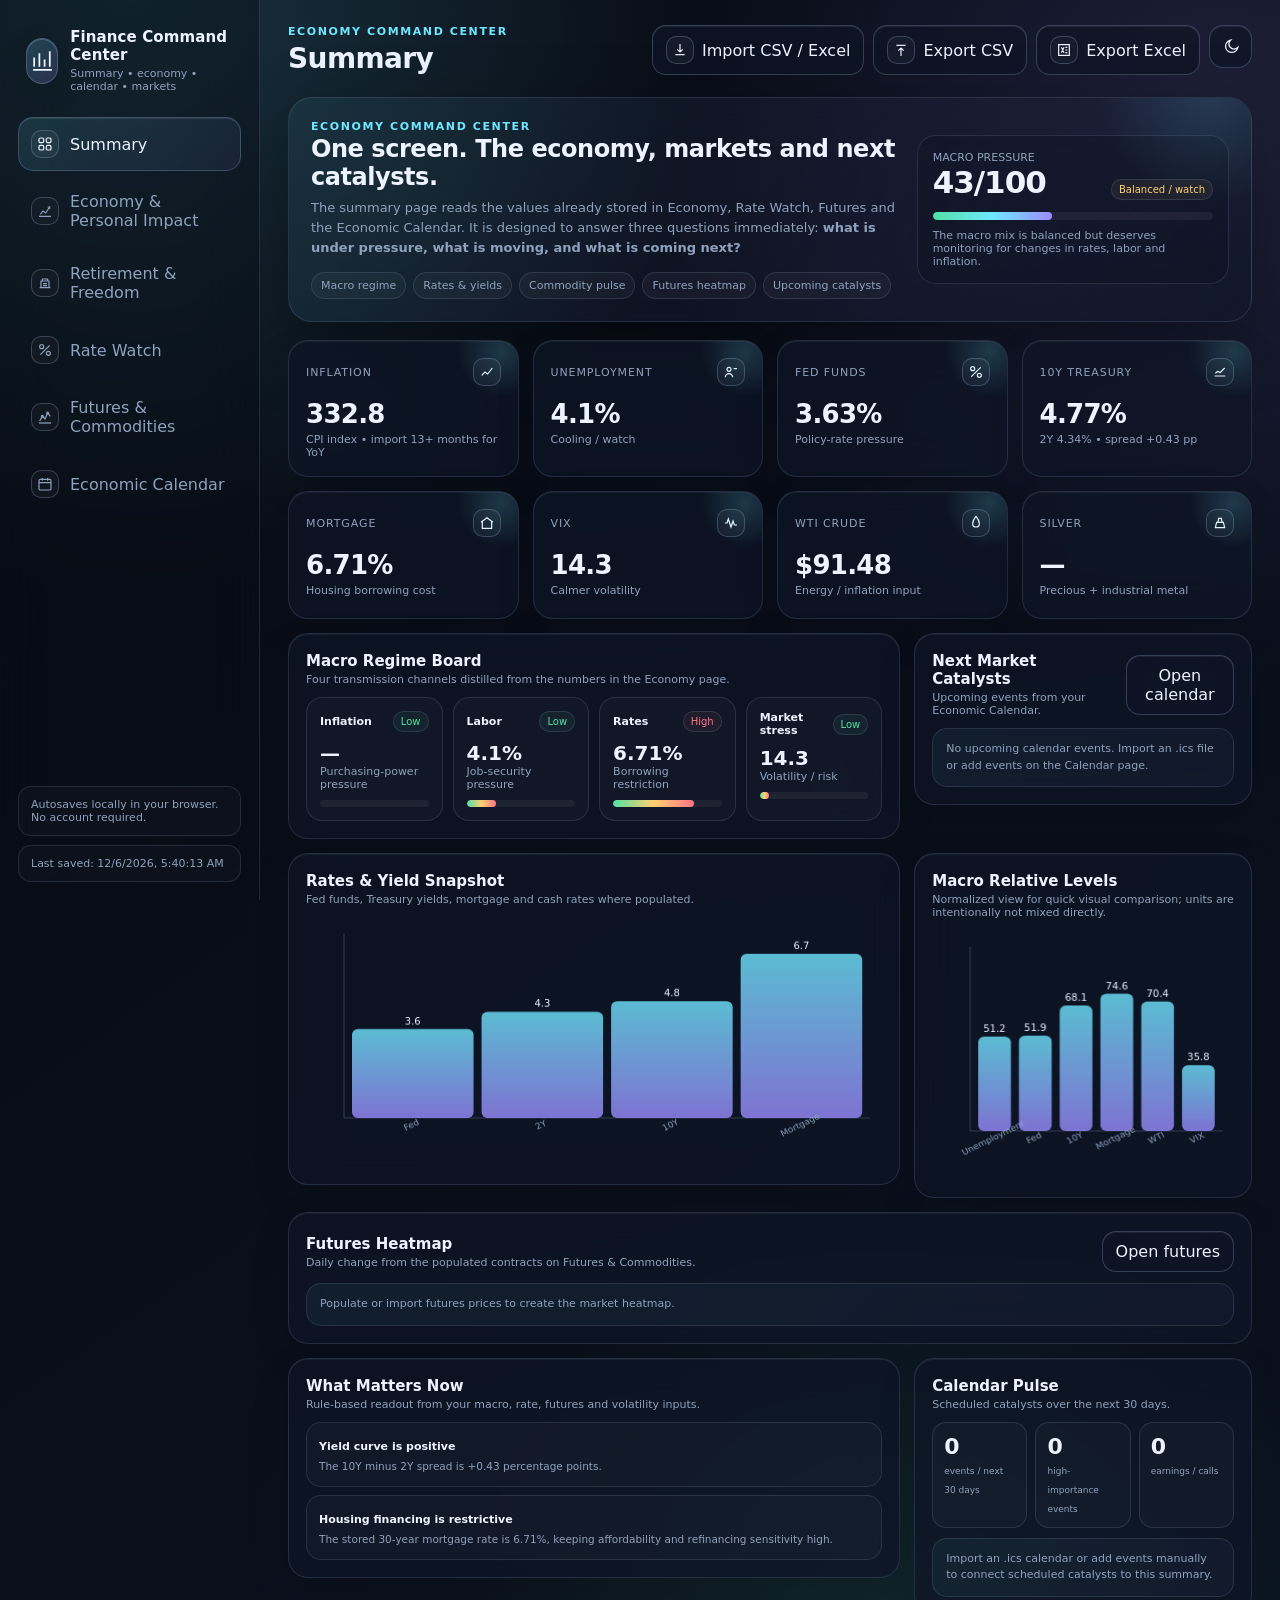
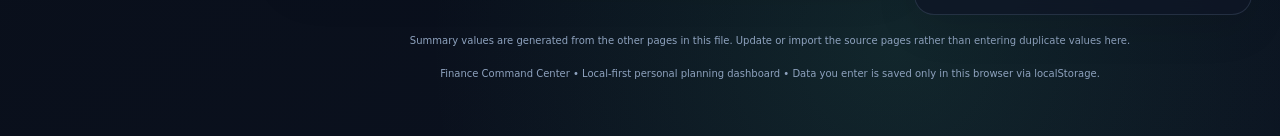
==== index.html @ bc437858 "Add files via upload" ====
<!DOCTYPE html>
<html lang="en" data-theme="dark">
<head>
<meta charset="UTF-8" />
<meta name="viewport" content="width=device-width, initial-scale=1.0" />
<title>Finance Command Center</title>
<style>
:root{
  --bg:#070b14;--bg2:#0b1220;--panel:rgba(14,22,38,.72);--panel2:rgba(18,29,49,.78);
  --text:#edf4ff;--muted:#8ea2be;--line:rgba(154,180,215,.16);--line2:rgba(154,180,215,.28);
  --accent:#6fe7ff;--accent2:#9b8cff;--good:#52e1a4;--warn:#ffd06f;--bad:#ff7485;--info:#6fb3ff;
  --shadow:0 24px 70px rgba(0,0,0,.35);--input:rgba(6,12,23,.55);--chip:rgba(111,231,255,.08);
  --orb1:rgba(111,231,255,.18);--orb2:rgba(155,140,255,.15);--orb3:rgba(82,225,164,.10);
}
html[data-theme="light"]{
  --bg:#eef4fb;--bg2:#f8fbff;--panel:rgba(255,255,255,.76);--panel2:rgba(255,255,255,.90);
  --text:#132238;--muted:#61738a;--line:rgba(33,71,112,.12);--line2:rgba(33,71,112,.23);
  --accent:#008dad;--accent2:#6d55d8;--good:#0d9d69;--warn:#b47a00;--bad:#d34255;--info:#246fc2;
  --shadow:0 24px 60px rgba(49,80,112,.15);--input:rgba(247,251,255,.86);--chip:rgba(0,141,173,.07);
  --orb1:rgba(0,141,173,.10);--orb2:rgba(109,85,216,.10);--orb3:rgba(13,157,105,.07);
}
*{box-sizing:border-box}html{scroll-behavior:smooth}body{margin:0;min-height:100vh;font-family:Inter,ui-sans-serif,system-ui,-apple-system,BlinkMacSystemFont,"Segoe UI",sans-serif;background:
 radial-gradient(circle at 10% 0%,var(--orb1),transparent 28%),radial-gradient(circle at 95% 8%,var(--orb2),transparent 27%),radial-gradient(circle at 70% 95%,var(--orb3),transparent 25%),linear-gradient(145deg,var(--bg),var(--bg2));color:var(--text);transition:.25s background,.25s color}
button,input,select{font:inherit}.app{display:grid;grid-template-columns:260px minmax(0,1fr);min-height:100vh}.sidebar{position:sticky;top:0;height:100vh;border-right:1px solid var(--line);background:rgba(8,13,23,.42);backdrop-filter:blur(26px);padding:24px 18px;z-index:20}.brand{display:flex;gap:12px;align-items:center;padding:4px 8px 24px}.brandmark{width:46px;height:46px;border:1px solid var(--line2);border-radius:16px;background:linear-gradient(135deg,rgba(111,231,255,.19),rgba(155,140,255,.18));box-shadow:inset 0 1px rgba(255,255,255,.18),0 10px 30px rgba(0,0,0,.15);display:grid;place-items:center}.brandmark svg{width:25px;height:25px}.brand h1{font-size:15px;margin:0;letter-spacing:.1px}.brand small{display:block;color:var(--muted);font-size:11px;margin-top:3px}.nav{display:flex;flex-direction:column;gap:8px}.nav-btn{width:100%;border:1px solid transparent;background:transparent;color:var(--muted);padding:12px 12px;border-radius:15px;display:flex;gap:11px;align-items:center;cursor:pointer;text-align:left;transition:.18s}.nav-btn:hover{background:var(--chip);color:var(--text);border-color:var(--line)}.nav-btn.active{color:var(--text);border-color:var(--line2);background:linear-gradient(135deg,rgba(111,231,255,.12),rgba(155,140,255,.08));box-shadow:inset 0 1px rgba(255,255,255,.09)}.nav-btn .ico,.icon-btn .ico,.btn .ico,.kpi-icon{width:28px;height:28px;border-radius:10px;border:1px solid var(--line2);display:grid;place-items:center;background:rgba(255,255,255,.035);backdrop-filter:blur(8px);flex:0 0 auto}.ico svg,.kpi-icon svg{width:16px;height:16px}.side-foot{position:absolute;left:18px;right:18px;bottom:18px;display:grid;gap:9px}.mini{font-size:11px;color:var(--muted);padding:11px 12px;border:1px solid var(--line);border-radius:13px;background:rgba(255,255,255,.025)}.main{min-width:0;padding:25px 28px 55px}.topbar{display:flex;justify-content:space-between;gap:16px;align-items:center;margin-bottom:22px}.eyebrow{font-size:11px;letter-spacing:1.6px;text-transform:uppercase;color:var(--accent);font-weight:700}.topbar h2{margin:4px 0 0;font-size:28px;letter-spacing:-.6px}.top-actions{display:flex;gap:9px;flex-wrap:wrap;justify-content:flex-end}.icon-btn,.btn{border:1px solid var(--line2);background:var(--panel);backdrop-filter:blur(18px);color:var(--text);border-radius:14px;cursor:pointer;display:inline-flex;align-items:center;gap:8px;box-shadow:inset 0 1px rgba(255,255,255,.07);transition:.18s}.icon-btn{width:43px;height:43px;justify-content:center}.btn{padding:10px 13px}.btn:hover,.icon-btn:hover{transform:translateY(-1px);border-color:rgba(111,231,255,.42)}.btn.primary{background:linear-gradient(135deg,rgba(111,231,255,.17),rgba(155,140,255,.15));border-color:rgba(111,231,255,.30)}.btn.danger{color:var(--bad)}.page{display:none;animation:fade .22s ease}.page.active{display:block}@keyframes fade{from{opacity:.3;transform:translateY(4px)}to{opacity:1;transform:none}}
.hero{border:1px solid var(--line);background:linear-gradient(135deg,rgba(111,231,255,.07),rgba(155,140,255,.05),var(--panel));backdrop-filter:blur(26px);border-radius:24px;padding:22px;box-shadow:var(--shadow);margin-bottom:18px;position:relative;overflow:hidden}.hero:after{content:"";position:absolute;width:240px;height:240px;border-radius:50%;right:-80px;top:-130px;background:radial-gradient(circle,rgba(111,231,255,.15),transparent 68%);pointer-events:none}.hero-grid{display:grid;grid-template-columns:minmax(0,1.5fr) minmax(260px,.8fr);gap:20px;align-items:center}.hero h3{margin:2px 0 7px;font-size:24px;letter-spacing:-.45px}.hero p{color:var(--muted);margin:0;max-width:830px;line-height:1.55;font-size:13px}.hero-badges{display:flex;gap:7px;flex-wrap:wrap;margin-top:14px}.badge{border:1px solid var(--line);background:rgba(255,255,255,.035);border-radius:999px;padding:6px 9px;color:var(--muted);font-size:11px}.hero-score{border:1px solid var(--line);border-radius:19px;padding:15px;background:rgba(3,8,17,.18)}.score-row{display:flex;justify-content:space-between;gap:12px;align-items:end}.score-big{font-size:31px;font-weight:800;letter-spacing:-1px}.muted{color:var(--muted)}.tiny{font-size:11px}.progress{height:8px;background:rgba(255,255,255,.055);border-radius:99px;overflow:hidden;margin-top:12px}.progress>span{display:block;height:100%;border-radius:99px;background:linear-gradient(90deg,var(--good),var(--accent),var(--accent2));width:50%;transition:.25s width}
.grid{display:grid;gap:14px}.kpi-grid{grid-template-columns:repeat(4,minmax(0,1fr));margin-bottom:14px}.card{border:1px solid var(--line);background:var(--panel);backdrop-filter:blur(22px);border-radius:20px;box-shadow:inset 0 1px rgba(255,255,255,.06),0 14px 40px rgba(0,0,0,.10);padding:17px}.kpi{min-height:128px;position:relative;overflow:hidden}.kpi:after{content:"";position:absolute;width:90px;height:90px;border-radius:50%;right:-28px;top:-34px;background:radial-gradient(circle,var(--orb1),transparent 72%)}.kpi-head{display:flex;align-items:center;justify-content:space-between;gap:8px}.kpi-title{font-size:11px;color:var(--muted);text-transform:uppercase;letter-spacing:.9px}.kpi-value{font-size:26px;font-weight:800;letter-spacing:-.7px;margin-top:13px}.kpi-sub{font-size:11px;color:var(--muted);margin-top:4px}.delta{display:inline-flex;align-items:center;gap:4px;font-size:11px;margin-top:8px}.delta.up{color:var(--good)}.delta.down{color:var(--bad)}.delta.neutral{color:var(--muted)}
.two-col{grid-template-columns:minmax(0,1.45fr) minmax(320px,.8fr);align-items:start}.three-col{grid-template-columns:repeat(3,minmax(0,1fr))}.section-title{display:flex;justify-content:space-between;gap:12px;align-items:center;margin:1px 0 11px}.section-title h4{margin:0;font-size:15px}.section-title p{margin:3px 0 0;color:var(--muted);font-size:11px}.table-wrap{overflow:auto;border:1px solid var(--line);border-radius:16px}.data-table{border-collapse:collapse;width:100%;min-width:830px;font-size:12px}.data-table th,.data-table td{padding:11px 10px;border-bottom:1px solid var(--line);vertical-align:middle}.data-table th{font-size:10px;text-transform:uppercase;letter-spacing:.8px;color:var(--muted);font-weight:650;background:rgba(255,255,255,.025);position:sticky;top:0;z-index:1;text-align:left}.data-table tr:last-child td{border-bottom:0}.data-table tbody tr:hover{background:rgba(111,231,255,.035)}.series{display:flex;align-items:center;gap:9px}.series-dot{width:8px;height:8px;border-radius:50%;background:var(--accent);box-shadow:0 0 0 4px rgba(111,231,255,.09)}.series-name strong{display:block;font-size:12px}.series-name small{color:var(--muted)}.pill{display:inline-flex;padding:4px 7px;border-radius:99px;border:1px solid var(--line);font-size:10px;white-space:nowrap}.pill.good{color:var(--good);background:rgba(82,225,164,.06)}.pill.warn{color:var(--warn);background:rgba(255,208,111,.06)}.pill.bad{color:var(--bad);background:rgba(255,116,133,.06)}.pill.info{color:var(--info);background:rgba(111,179,255,.06)}.table-input{width:105px;border:1px solid var(--line);border-radius:10px;background:var(--input);color:var(--text);padding:7px 8px;outline:none}.table-input:focus,input:focus,select:focus{border-color:rgba(111,231,255,.48);box-shadow:0 0 0 3px rgba(111,231,255,.08)}
.form-grid{display:grid;grid-template-columns:repeat(2,minmax(0,1fr));gap:10px}.field label{display:block;color:var(--muted);font-size:10px;text-transform:uppercase;letter-spacing:.65px;margin:0 0 5px}.field input,.field select{width:100%;border:1px solid var(--line);background:var(--input);color:var(--text);border-radius:12px;padding:10px 11px;outline:none}.field .hint{font-size:9px;color:var(--muted);margin-top:4px;line-height:1.35}.money::before{content:"$"}.metric-box{border:1px solid var(--line);border-radius:16px;padding:13px;background:rgba(255,255,255,.025)}.metric-box .label{font-size:10px;color:var(--muted);text-transform:uppercase;letter-spacing:.7px}.metric-box .value{font-size:22px;font-weight:800;margin-top:5px}.metric-box .sub{font-size:10px;color:var(--muted);margin-top:4px}.metric-grid{display:grid;grid-template-columns:repeat(2,minmax(0,1fr));gap:9px}.callout{border:1px solid var(--line);border-radius:15px;padding:12px 13px;background:linear-gradient(135deg,rgba(111,231,255,.055),rgba(155,140,255,.04));font-size:11px;color:var(--muted);line-height:1.5}.callout strong{color:var(--text)}.impact-list{display:grid;gap:8px}.impact{border:1px solid var(--line);border-radius:14px;padding:10px 11px;background:rgba(255,255,255,.024)}.impact-head{display:flex;justify-content:space-between;gap:10px}.impact strong{font-size:11px}.impact p{font-size:10.5px;line-height:1.45;color:var(--muted);margin:5px 0 0}
.chart-card canvas{width:100%;height:250px;display:block}.chart-legend{display:flex;gap:12px;flex-wrap:wrap;font-size:10px;color:var(--muted);margin-top:8px}.legend-dot{display:inline-block;width:8px;height:8px;border-radius:50%;margin-right:5px;background:var(--accent)}
.retire-table{min-width:720px}.retire-age{font-size:20px;font-weight:800}.bar-cell{min-width:170px}.bar-bg{height:7px;border-radius:99px;background:rgba(255,255,255,.055);overflow:hidden;margin-top:5px}.bar-fill{height:100%;background:linear-gradient(90deg,var(--accent),var(--accent2));border-radius:99px}.highlight-row{background:rgba(111,231,255,.04)}
.rate-list{display:grid;grid-template-columns:repeat(3,minmax(0,1fr));gap:10px}.rate-item{border:1px solid var(--line);border-radius:16px;padding:13px;background:rgba(255,255,255,.025)}.rate-item-head{display:flex;justify-content:space-between;gap:9px;align-items:center}.rate-item h5{margin:0;font-size:12px}.rate-item input{width:100%;margin-top:10px;border:0;border-bottom:1px solid var(--line2);background:transparent;color:var(--text);font-size:22px;font-weight:800;padding:4px 0;outline:none}.rate-item small{display:block;color:var(--muted);font-size:9px;margin-top:5px}.source-link{color:var(--accent);text-decoration:none}.source-link:hover{text-decoration:underline}
.toast{position:fixed;right:22px;bottom:22px;background:var(--panel2);border:1px solid var(--line2);backdrop-filter:blur(20px);color:var(--text);border-radius:14px;padding:11px 14px;box-shadow:var(--shadow);font-size:12px;opacity:0;pointer-events:none;transform:translateY(8px);transition:.2s;z-index:60;max-width:360px}.toast.show{opacity:1;transform:none}.modal-back{position:fixed;inset:0;background:rgba(0,0,0,.46);backdrop-filter:blur(6px);z-index:50;display:none;place-items:center;padding:20px}.modal-back.show{display:grid}.modal{width:min(780px,100%);max-height:82vh;overflow:auto;border:1px solid var(--line2);border-radius:22px;background:var(--panel2);backdrop-filter:blur(30px);box-shadow:var(--shadow);padding:20px}.modal-head{display:flex;justify-content:space-between;gap:15px;align-items:start}.modal h3{margin:0;font-size:18px}.modal p{color:var(--muted);font-size:11px;line-height:1.5}.dropzone{border:1px dashed var(--line2);border-radius:17px;padding:25px;text-align:center;background:rgba(111,231,255,.035);margin-top:13px;cursor:pointer}.dropzone.drag{border-color:var(--accent);background:rgba(111,231,255,.07)}.dropzone input{display:none}.csv-note{font-size:10px;color:var(--muted);line-height:1.6}.code-sample{white-space:pre-wrap;background:rgba(0,0,0,.18);padding:12px;border-radius:12px;border:1px solid var(--line);font:10px ui-monospace,SFMono-Regular,Menlo,monospace;color:var(--muted)}
.footer{margin-top:18px;color:var(--muted);font-size:10px;text-align:center;line-height:1.5}.mobile-nav{display:none}.futures-toolbar{display:flex;gap:9px;flex-wrap:wrap;align-items:center}.futures-toolbar select{border:1px solid var(--line);background:var(--input);color:var(--text);border-radius:12px;padding:9px 11px;outline:none}.futures-table{min-width:1100px}.future-sym{font:700 12px ui-monospace,SFMono-Regular,Menlo,monospace;color:var(--accent)}.future-cat{font-size:9px;text-transform:uppercase;letter-spacing:.7px;color:var(--muted)}.future-change{font-weight:750}.future-change.up{color:var(--good)}.future-change.down{color:var(--bad)}.future-change.flat{color:var(--muted)}.data-status{display:inline-flex;align-items:center;gap:6px;font-size:10px;color:var(--muted)}.data-status i{width:7px;height:7px;border-radius:50%;background:var(--good);box-shadow:0 0 0 4px rgba(82,225,164,.08)}

/* Summary dashboard */
.summary-kpi-grid{grid-template-columns:repeat(4,minmax(0,1fr));margin-bottom:14px}.summary-signal-grid{display:grid;grid-template-columns:repeat(4,minmax(0,1fr));gap:10px}.signal-card{border:1px solid var(--line);border-radius:16px;padding:13px;background:rgba(255,255,255,.025)}.signal-top{display:flex;align-items:center;justify-content:space-between;gap:9px}.signal-top strong{font-size:11px}.signal-value{font-size:20px;font-weight:800;margin-top:9px}.signal-meter{height:7px;background:rgba(255,255,255,.055);border-radius:99px;overflow:hidden;margin-top:9px}.signal-meter span{display:block;height:100%;border-radius:99px;background:linear-gradient(90deg,var(--good),var(--warn),var(--bad))}.summary-futures{display:grid;grid-template-columns:repeat(5,minmax(0,1fr));gap:9px}.heat{border:1px solid var(--line);border-radius:15px;padding:12px;min-height:92px;background:rgba(255,255,255,.024);position:relative;overflow:hidden}.heat:after{content:"";position:absolute;inset:auto -24px -30px auto;width:78px;height:78px;border-radius:50%;background:radial-gradient(circle,var(--heat,rgba(111,231,255,.14)),transparent 68%)}.heat.up{--heat:rgba(82,225,164,.24);border-color:rgba(82,225,164,.20)}.heat.down{--heat:rgba(255,116,133,.24);border-color:rgba(255,116,133,.20)}.heat .sym{font:800 13px ui-monospace,SFMono-Regular,Menlo,monospace;color:var(--muted)}.heat .move{font-size:19px;font-weight:850;margin-top:8px}.heat.up .move{color:var(--good)}.heat.down .move{color:var(--bad)}.heat small{display:block;color:var(--muted);font-size:9px;margin-top:3px}.summary-events{display:grid;gap:8px}.event-row{display:grid;grid-template-columns:52px 10px minmax(0,1fr) auto;align-items:center;gap:9px;border:1px solid var(--line);border-radius:14px;padding:9px 10px;background:rgba(255,255,255,.022)}.event-date{text-align:center}.event-date strong{display:block;font-size:17px;line-height:1}.event-date small{font-size:9px;text-transform:uppercase;color:var(--muted)}.event-dot{width:9px;height:9px;border-radius:50%;background:var(--event-color,var(--info));box-shadow:0 0 0 4px color-mix(in srgb,var(--event-color,var(--info)) 12%,transparent)}.event-main strong{display:block;font-size:11px}.event-main small{display:block;color:var(--muted);font-size:9.5px;margin-top:3px}.summary-callouts{display:grid;gap:8px}.summary-callout{border:1px solid var(--line);border-radius:15px;padding:12px;background:rgba(255,255,255,.025)}.summary-callout strong{font-size:11px}.summary-callout p{margin:5px 0 0;color:var(--muted);font-size:10.5px;line-height:1.45}
/* Calendar */
.calendar-shell{border:1px solid var(--line);background:var(--panel);backdrop-filter:blur(22px);border-radius:22px;box-shadow:inset 0 1px rgba(255,255,255,.06),0 14px 40px rgba(0,0,0,.10);overflow:hidden}.calendar-toolbar{display:flex;align-items:center;justify-content:space-between;gap:12px;padding:15px 16px;border-bottom:1px solid var(--line);flex-wrap:wrap}.calendar-toolbar-left,.calendar-toolbar-right{display:flex;align-items:center;gap:8px;flex-wrap:wrap}.calendar-month-title{font-size:19px;font-weight:800;letter-spacing:-.4px;min-width:180px}.cal-btn{border:1px solid var(--line);background:rgba(255,255,255,.025);color:var(--text);border-radius:11px;min-width:36px;height:36px;padding:0 10px;cursor:pointer}.cal-btn:hover{border-color:rgba(111,231,255,.4);background:var(--chip)}.calendar-filter{border:1px solid var(--line);background:var(--input);color:var(--text);border-radius:11px;padding:9px 10px;outline:none}.calendar-scroll{overflow:auto}.calendar-grid{min-width:900px;display:grid;grid-template-columns:repeat(7,minmax(0,1fr));background:var(--line);gap:1px}.calendar-dow{background:var(--panel2);padding:9px 10px;color:var(--muted);font-size:10px;font-weight:700;text-transform:uppercase;letter-spacing:.7px;text-align:center}.calendar-day{background:color-mix(in srgb,var(--panel2) 92%,transparent);min-height:138px;padding:8px;position:relative;display:flex;flex-direction:column;gap:6px}.calendar-day.outside{opacity:.42}.calendar-day.today{box-shadow:inset 0 0 0 1px var(--accent)}.calendar-day-head{display:flex;justify-content:space-between;align-items:center;gap:6px}.day-number{width:28px;height:28px;border-radius:50%;display:grid;place-items:center;font-size:11px;font-weight:700}.calendar-day.today .day-number{background:var(--accent);color:var(--bg)}.day-add{border:0;background:transparent;color:var(--muted);border-radius:8px;width:28px;height:28px;cursor:pointer;font-size:18px;line-height:1}.day-add:hover{background:var(--chip);color:var(--text)}.calendar-event{width:100%;border:0;border-left:3px solid var(--event-color,var(--info));background:color-mix(in srgb,var(--event-color,var(--info)) 11%,transparent);color:var(--text);border-radius:7px;padding:5px 6px;text-align:left;cursor:pointer;font-size:9.5px;line-height:1.25;overflow:hidden}.calendar-event:hover{background:color-mix(in srgb,var(--event-color,var(--info)) 18%,transparent)}.calendar-event .time{color:var(--muted);font-size:8.5px;margin-right:4px}.calendar-more{font-size:9px;color:var(--muted);padding-left:6px}.cal-economic{--event-color:var(--bad)}.cal-earnings{--event-color:var(--accent)}.cal-call{--event-color:var(--accent2)}.cal-split{--event-color:var(--warn)}.cal-dividend{--event-color:var(--good)}.cal-ipo{--event-color:var(--info)}.cal-other{--event-color:#9aa9bd}.calendar-legend{display:flex;gap:8px;flex-wrap:wrap;padding:11px 15px;border-top:1px solid var(--line)}.legend-chip{display:inline-flex;align-items:center;gap:6px;font-size:9px;color:var(--muted)}.legend-chip i{width:8px;height:8px;border-radius:50%;background:var(--event-color)}.agenda-list{display:grid;gap:8px}.agenda-item{border:1px solid var(--line);border-left:3px solid var(--event-color,var(--info));border-radius:14px;padding:10px 11px;background:rgba(255,255,255,.024);cursor:pointer}.agenda-item:hover{background:var(--chip)}.agenda-item strong{font-size:11px}.agenda-item p{margin:4px 0 0;color:var(--muted);font-size:9.5px;line-height:1.4}.agenda-meta{display:flex;gap:6px;flex-wrap:wrap;margin-top:7px}.calendar-stats{display:grid;grid-template-columns:repeat(3,minmax(0,1fr));gap:8px}.calendar-stat{border:1px solid var(--line);border-radius:14px;padding:11px;background:rgba(255,255,255,.025)}.calendar-stat strong{display:block;font-size:22px}.calendar-stat small{color:var(--muted);font-size:9px}.event-form{display:grid;grid-template-columns:repeat(2,minmax(0,1fr));gap:10px}.event-form .full{grid-column:1/-1}.event-form textarea{width:100%;min-height:90px;resize:vertical;border:1px solid var(--line);background:var(--input);color:var(--text);border-radius:12px;padding:10px 11px;outline:none;font:inherit}.modal-actions{display:flex;justify-content:space-between;gap:10px;flex-wrap:wrap;margin-top:14px}.modal-actions .right{display:flex;gap:8px;flex-wrap:wrap}.ics-drop{border:1px dashed var(--line2);border-radius:15px;padding:14px;background:rgba(111,231,255,.025);font-size:10px;color:var(--muted)}
@media(max-width:1120px){.kpi-grid,.summary-kpi-grid{grid-template-columns:repeat(2,minmax(0,1fr))}.summary-signal-grid{grid-template-columns:repeat(2,minmax(0,1fr))}.summary-futures{grid-template-columns:repeat(4,minmax(0,1fr))}.two-col{grid-template-columns:1fr}.rate-list{grid-template-columns:repeat(2,minmax(0,1fr))}.hero-grid{grid-template-columns:1fr}.three-col{grid-template-columns:1fr 1fr}}
@media(max-width:760px){.app{display:block}.sidebar{display:none}.main{padding:18px 14px 150px}.topbar{align-items:flex-start}.topbar h2{font-size:23px}.top-actions .btn span.label{display:none}.kpi-grid,.summary-kpi-grid,.summary-signal-grid,.three-col,.form-grid,.rate-list,.event-form{grid-template-columns:1fr}.event-form .full{grid-column:auto}.summary-futures{grid-template-columns:repeat(2,minmax(0,1fr))}.calendar-stats{grid-template-columns:1fr}.event-row{grid-template-columns:46px 9px minmax(0,1fr)}.event-row>.pill{display:none}.mobile-nav{display:grid;grid-template-columns:repeat(3,1fr);position:fixed;left:10px;right:10px;bottom:10px;z-index:40;border:1px solid var(--line2);border-radius:18px;background:var(--panel2);backdrop-filter:blur(28px);padding:6px;box-shadow:var(--shadow)}.mobile-nav button{border:0;background:transparent;color:var(--muted);border-radius:13px;padding:8px 4px;font-size:9px}.mobile-nav button.active{background:var(--chip);color:var(--text)}.mobile-nav svg{display:block;margin:0 auto 3px;width:17px;height:17px}}
</style>
</head>
<body>
<div class="app">
  <aside class="sidebar">
    <div class="brand">
      <div class="brandmark"><svg viewBox="0 0 24 24" fill="none" stroke="currentColor" stroke-width="1.7"><path d="M4 18V9m5 9V5m5 13v-7m5 7V3"/><path d="M3 21h18"/></svg></div>
      <div><h1>Finance Command Center</h1><small>Summary • economy • calendar • markets</small></div>
    </div>
    <nav class="nav">
      <button class="nav-btn active" data-page="summary"><span class="ico"><svg viewBox="0 0 24 24" fill="none" stroke="currentColor" stroke-width="1.8"><rect x="3" y="3" width="7" height="7" rx="2"/><rect x="14" y="3" width="7" height="7" rx="2"/><rect x="3" y="14" width="7" height="7" rx="2"/><rect x="14" y="14" width="7" height="7" rx="2"/></svg></span><span>Summary</span></button>
      <button class="nav-btn" data-page="economy"><span class="ico"><svg viewBox="0 0 24 24" fill="none" stroke="currentColor" stroke-width="1.8"><path d="M3 20h18M5 17l4-5 4 3 6-9"/><path d="M16 6h3v3"/></svg></span><span>Economy & Personal Impact</span></button>
      <button class="nav-btn" data-page="retirement"><span class="ico"><svg viewBox="0 0 24 24" fill="none" stroke="currentColor" stroke-width="1.8"><path d="M4 19h16M6 19V9h12v10M8 9V6h8v3"/><path d="M9 13h6M9 16h6"/></svg></span><span>Retirement & Freedom</span></button>
      <button class="nav-btn" data-page="rates"><span class="ico"><svg viewBox="0 0 24 24" fill="none" stroke="currentColor" stroke-width="1.8"><circle cx="7" cy="7" r="3"/><circle cx="17" cy="17" r="3"/><path d="M5 19L19 5"/></svg></span><span>Rate Watch</span></button>
      <button class="nav-btn" data-page="futures"><span class="ico"><svg viewBox="0 0 24 24" fill="none" stroke="currentColor" stroke-width="1.8"><path d="M4 18l4-7 4 4 4-9 4 5"/><path d="M3 21h18"/><circle cx="8" cy="11" r="1.4"/><circle cx="16" cy="6" r="1.4"/></svg></span><span>Futures & Commodities</span></button>
      <button class="nav-btn" data-page="calendar"><span class="ico"><svg viewBox="0 0 24 24" fill="none" stroke="currentColor" stroke-width="1.8"><rect x="3" y="5" width="18" height="16" rx="2"/><path d="M16 3v4M8 3v4M3 10h18"/></svg></span><span>Economic Calendar</span></button>
    </nav>
    <div class="side-foot">
      <div class="mini">Autosaves locally in your browser. No account required.</div>
      <div class="mini" id="lastSaved">Last saved: —</div>
    </div>
  </aside>

  <main class="main">
    <header class="topbar">
      <div><div class="eyebrow" id="pageEyebrow">ECONOMY COMMAND CENTER</div><h2 id="pageTitle">Summary</h2></div>
      <div class="top-actions">
        <button class="btn" id="csvBtn"><span class="ico"><svg viewBox="0 0 24 24" fill="none" stroke="currentColor" stroke-width="1.8"><path d="M12 3v12m0 0 4-4m-4 4-4-4"/><path d="M5 19h14"/></svg></span><span class="label">Import CSV / Excel</span></button>
        <button class="btn" id="exportBtn"><span class="ico"><svg viewBox="0 0 24 24" fill="none" stroke="currentColor" stroke-width="1.8"><path d="M12 21V9m0 0 4 4m-4-4-4 4"/><path d="M5 5h14"/></svg></span><span class="label">Export CSV</span></button>
        <button class="btn" id="excelExportBtn"><span class="ico"><svg viewBox="0 0 24 24" fill="none" stroke="currentColor" stroke-width="1.8"><path d="M4 4h16v16H4z"/><path d="M8 8l4 8m0-8-4 8M14 8h3M14 12h3M14 16h3"/></svg></span><span class="label">Export Excel</span></button>
        <button class="icon-btn" id="themeBtn" title="Toggle light / dark"><svg id="themeIcon" viewBox="0 0 24 24" width="18" height="18" fill="none" stroke="currentColor" stroke-width="1.8"><path d="M21 12.8A8.2 8.2 0 1 1 11.2 3a6.2 6.2 0 0 0 9.8 9.8Z"/></svg></button>
      </div>
    </header>


    <section class="page active" id="page-summary">
      <div class="hero"><div class="hero-grid"><div><div class="eyebrow">ECONOMY COMMAND CENTER</div><h3>One screen. The economy, markets and next catalysts.</h3><p>The summary page reads the values already stored in Economy, Rate Watch, Futures and the Economic Calendar. It is designed to answer three questions immediately: <strong>what is under pressure, what is moving, and what is coming next?</strong></p><div class="hero-badges"><span class="badge">Macro regime</span><span class="badge">Rates & yields</span><span class="badge">Commodity pulse</span><span class="badge">Futures heatmap</span><span class="badge">Upcoming catalysts</span></div></div><div class="hero-score"><div class="tiny muted">MACRO PRESSURE</div><div class="score-row"><div class="score-big" id="summaryPressure">—</div><span class="pill info" id="summaryRegime">Waiting for data</span></div><div class="progress"><span id="summaryPressureBar" style="width:0%"></span></div><div class="tiny muted" style="margin-top:9px" id="summaryPressureText">Your economy data will feed this score automatically.</div></div></div></div>

      <div class="grid summary-kpi-grid">
        <div class="card kpi"><div class="kpi-head"><span class="kpi-title">Inflation</span><span class="kpi-icon"><svg viewBox="0 0 24 24" fill="none" stroke="currentColor" stroke-width="1.8"><path d="M4 17l5-5 4 3 7-9"/></svg></span></div><div class="kpi-value" id="sumInflation">—</div><div class="kpi-sub" id="sumInflationSub">CPI signal</div></div>
        <div class="card kpi"><div class="kpi-head"><span class="kpi-title">Unemployment</span><span class="kpi-icon"><svg viewBox="0 0 24 24" fill="none" stroke="currentColor" stroke-width="1.8"><circle cx="9" cy="8" r="3"/><path d="M3.5 20a5.5 5.5 0 0 1 11 0M16 7h5"/></svg></span></div><div class="kpi-value" id="sumUnemployment">—</div><div class="kpi-sub" id="sumUnemploymentSub">Labor-market temperature</div></div>
        <div class="card kpi"><div class="kpi-head"><span class="kpi-title">Fed funds</span><span class="kpi-icon"><svg viewBox="0 0 24 24" fill="none" stroke="currentColor" stroke-width="1.8"><circle cx="7" cy="7" r="3"/><circle cx="17" cy="17" r="3"/><path d="M5 19L19 5"/></svg></span></div><div class="kpi-value" id="sumFed">—</div><div class="kpi-sub">Policy-rate pressure</div></div>
        <div class="card kpi"><div class="kpi-head"><span class="kpi-title">10Y Treasury</span><span class="kpi-icon"><svg viewBox="0 0 24 24" fill="none" stroke="currentColor" stroke-width="1.8"><path d="M4 18h16M5 14l4-3 3 2 7-7"/></svg></span></div><div class="kpi-value" id="sum10Y">—</div><div class="kpi-sub" id="sumCurve">2Y / 10Y curve</div></div>
        <div class="card kpi"><div class="kpi-head"><span class="kpi-title">Mortgage</span><span class="kpi-icon"><svg viewBox="0 0 24 24" fill="none" stroke="currentColor" stroke-width="1.8"><path d="M3 11l9-7 9 7"/><path d="M5 10v10h14V10"/></svg></span></div><div class="kpi-value" id="sumMortgage">—</div><div class="kpi-sub">Housing borrowing cost</div></div>
        <div class="card kpi"><div class="kpi-head"><span class="kpi-title">VIX</span><span class="kpi-icon"><svg viewBox="0 0 24 24" fill="none" stroke="currentColor" stroke-width="1.8"><path d="M3 12h3l2-6 4 12 3-9 2 6h4"/></svg></span></div><div class="kpi-value" id="sumVix">—</div><div class="kpi-sub" id="sumVixSub">Market stress</div></div>
        <div class="card kpi"><div class="kpi-head"><span class="kpi-title">WTI Crude</span><span class="kpi-icon"><svg viewBox="0 0 24 24" fill="none" stroke="currentColor" stroke-width="1.8"><path d="M12 2s5 6 5 11a5 5 0 0 1-10 0c0-5 5-11 5-11Z"/></svg></span></div><div class="kpi-value" id="sumOil">—</div><div class="kpi-sub" id="sumOilSub">Energy / inflation input</div></div>
        <div class="card kpi"><div class="kpi-head"><span class="kpi-title">Silver</span><span class="kpi-icon"><svg viewBox="0 0 24 24" fill="none" stroke="currentColor" stroke-width="1.8"><path d="M5 19h14l-2-8H7l-2 8Z"/><path d="M9 11l1-6h4l1 6"/></svg></span></div><div class="kpi-value" id="sumSilver">—</div><div class="kpi-sub" id="sumSilverSub">Precious + industrial metal</div></div>
      </div>

      <div class="grid two-col">
        <div class="card"><div class="section-title"><div><h4>Macro Regime Board</h4><p>Four transmission channels distilled from the numbers in the Economy page.</p></div></div><div class="summary-signal-grid" id="summarySignals"></div></div>
        <div class="card"><div class="section-title"><div><h4>Next Market Catalysts</h4><p>Upcoming events from your Economic Calendar.</p></div><button class="btn" data-go-page="calendar">Open calendar</button></div><div class="summary-events" id="summaryEvents"></div></div>
      </div>

      <div class="grid two-col" style="margin-top:14px">
        <div class="card chart-card"><div class="section-title"><div><h4>Rates & Yield Snapshot</h4><p>Fed funds, Treasury yields, mortgage and cash rates where populated.</p></div></div><canvas id="summaryRatesChart" height="265"></canvas></div>
        <div class="card chart-card"><div class="section-title"><div><h4>Macro Relative Levels</h4><p>Normalized view for quick visual comparison; units are intentionally not mixed directly.</p></div></div><canvas id="summaryMacroChart" height="265"></canvas></div>
      </div>

      <div class="card" style="margin-top:14px"><div class="section-title"><div><h4>Futures Heatmap</h4><p>Daily change from the populated contracts on Futures & Commodities.</p></div><button class="btn" data-go-page="futures">Open futures</button></div><div class="summary-futures" id="summaryFutures"></div></div>

      <div class="grid two-col" style="margin-top:14px">
        <div class="card"><div class="section-title"><div><h4>What Matters Now</h4><p>Rule-based readout from your macro, rate, futures and volatility inputs.</p></div></div><div class="summary-callouts" id="summaryNarrative"></div></div>
        <div class="card"><div class="section-title"><div><h4>Calendar Pulse</h4><p>Scheduled catalysts over the next 30 days.</p></div></div><div class="calendar-stats"><div class="calendar-stat"><strong id="sumCal30">0</strong><small>events / next 30 days</small></div><div class="calendar-stat"><strong id="sumCalHigh">0</strong><small>high-importance events</small></div><div class="calendar-stat"><strong id="sumCalEarnings">0</strong><small>earnings / calls</small></div></div><div class="callout" style="margin-top:10px" id="sumNextEvent">Import an .ics calendar or add events manually to connect scheduled catalysts to this summary.</div></div>
      </div>
      <div class="footer">Summary values are generated from the other pages in this file. Update or import the source pages rather than entering duplicate values here.</div>
    </section>

    <section class="page" id="page-economy">
      <div class="hero">
        <div class="hero-grid">
          <div>
            <div class="eyebrow">WHAT THE ECONOMY MEANS FOR YOU</div>
            <h3>Turn macro data into personal decisions.</h3>
            <p>This page tracks the economy and translates each signal into likely pressure on living costs, job security, borrowing, cash returns and investment risk. Enter values manually, import a CSV, or try the optional official-data refresh.</p>
            <div class="hero-badges"><span class="badge">Official snapshot preloaded</span><span class="badge">FRED / BLS series ready</span><span class="badge">CSV import</span><span class="badge">Local history</span><span class="badge">Personal impact engine</span></div>
          </div>
          <div class="hero-score">
            <div class="score-row"><div><div class="tiny muted">ECONOMIC PRESSURE METER</div><div class="score-big" id="ecoScore">—</div></div><span class="pill info" id="ecoRegime">Waiting for data</span></div>
            <div class="progress"><span id="ecoProgress" style="width:0%"></span></div>
            <div class="tiny muted" style="margin-top:9px" id="ecoScoreText">Fill or import indicators to generate your personal-impact reading.</div>
          </div>
        </div>
      </div>

      <div class="grid kpi-grid">
        <div class="card kpi"><div class="kpi-head"><span class="kpi-title">Inflation pressure</span><span class="kpi-icon"><svg viewBox="0 0 24 24" fill="none" stroke="currentColor" stroke-width="1.8"><path d="M12 3v18M8 7h6.5a3 3 0 0 1 0 6H9.5a3 3 0 0 0 0 6H16"/></svg></span></div><div class="kpi-value" id="kpiInfl">—</div><div class="kpi-sub">CPI YoY derived from imported history when available</div><div class="delta neutral" id="kpiInflDelta">Needs CPI history</div></div>
        <div class="card kpi"><div class="kpi-head"><span class="kpi-title">Labor signal</span><span class="kpi-icon"><svg viewBox="0 0 24 24" fill="none" stroke="currentColor" stroke-width="1.8"><circle cx="9" cy="8" r="3"/><path d="M3.5 20a5.5 5.5 0 0 1 11 0M16 7h5M18.5 4.5v5"/></svg></span></div><div class="kpi-value" id="kpiLabor">—</div><div class="kpi-sub">Unemployment + payroll trend + claims</div><div class="delta neutral" id="kpiLaborDelta">Waiting for labor inputs</div></div>
        <div class="card kpi"><div class="kpi-head"><span class="kpi-title">Borrowing pressure</span><span class="kpi-icon"><svg viewBox="0 0 24 24" fill="none" stroke="currentColor" stroke-width="1.8"><path d="M4 7h16M6 4h12a2 2 0 0 1 2 2v12a2 2 0 0 1-2 2H6a2 2 0 0 1-2-2V6a2 2 0 0 1 2-2Z"/><path d="M7 15h4"/></svg></span></div><div class="kpi-value" id="kpiBorrow">—</div><div class="kpi-sub">Fed funds + 10Y + mortgage rate</div><div class="delta neutral" id="kpiBorrowDelta">Waiting for rate inputs</div></div>
        <div class="card kpi"><div class="kpi-head"><span class="kpi-title">Market stress</span><span class="kpi-icon"><svg viewBox="0 0 24 24" fill="none" stroke="currentColor" stroke-width="1.8"><path d="M3 12h3l2-6 4 12 3-9 2 6h4"/></svg></span></div><div class="kpi-value" id="kpiStress">—</div><div class="kpi-sub">VIX + oil + yield-curve context</div><div class="delta neutral" id="kpiStressDelta">Waiting for market inputs</div></div>
      </div>

      <div class="grid two-col">
        <div class="card">
          <div class="section-title"><div><h4>Economic Indicator Board</h4><p>Latest value + previous value drive the trend and impact engine.</p></div><button class="btn primary" id="refreshFred"><span class="ico"><svg viewBox="0 0 24 24" fill="none" stroke="currentColor" stroke-width="1.8"><path d="M20 6v5h-5M4 18v-5h5"/><path d="M6.1 9a7 7 0 0 1 11.8-2.5L20 11M4 13l2.1 4.5A7 7 0 0 0 18 15"/></svg></span>Refresh official data</button></div>
          <div class="table-wrap"><table class="data-table"><thead><tr><th>Indicator</th><th>Latest</th><th>Previous</th><th>Trend</th><th>Personal impact</th><th>As of</th></tr></thead><tbody id="ecoTable"></tbody></table></div>
          <div class="csv-note" style="margin-top:9px">Official refresh uses public FRED CSV endpoints and may be blocked by browser/network policy when opened as a local file. CSV import/manual entry remains fully functional.</div>
        </div>
        <div class="grid">
          <div class="card"><div class="section-title"><div><h4>Your Personal Exposure</h4><p>Make the macro commentary specific to your situation.</p></div></div>
            <div class="form-grid">
              <div class="field"><label>Monthly essential bills</label><input class="fmt" data-key="personal.monthlyBills" inputmode="decimal" placeholder="3,500"></div>
              <div class="field"><label>Cash savings</label><input class="fmt" data-key="personal.cashSavings" inputmode="decimal" placeholder="25,000"></div>
              <div class="field"><label>Variable-rate debt</label><input class="fmt" data-key="personal.variableDebt" inputmode="decimal" placeholder="8,000"></div>
              <div class="field"><label>Mortgage / loan balance</label><input class="fmt" data-key="personal.loanBalance" inputmode="decimal" placeholder="250,000"></div>
              <div class="field"><label>Investment balance</label><input class="fmt" data-key="personal.investments" inputmode="decimal" placeholder="75,000"></div>
              <div class="field"><label>Job sensitivity</label><select data-key="personal.jobSensitivity"><option value="medium">Medium</option><option value="low">Low</option><option value="high">High</option></select></div>
            </div>
          </div>
          <div class="card"><div class="section-title"><div><h4>Impact Brief</h4><p>Dynamic explanation based on the values above.</p></div></div><div class="impact-list" id="impactList"></div></div>
        </div>
      </div>

      <div class="grid two-col" style="margin-top:14px">
        <div class="card chart-card"><div class="section-title"><div><h4>Macro Snapshot</h4><p>Normalized relative level — not a common unit scale.</p></div></div><canvas id="macroChart" height="250"></canvas><div class="chart-legend"><span><i class="legend-dot"></i>Current normalized level</span><span>Higher bars are not automatically “better.”</span></div></div>
        <div class="card"><div class="section-title"><div><h4>Economic Playbook</h4><p>Simple actions to review as conditions change.</p></div></div><div id="playbook" class="impact-list"></div></div>
      </div>
    </section>

    <section class="page" id="page-retirement">
      <div class="hero">
        <div class="hero-grid"><div><div class="eyebrow">RETIREMENT & FINANCIAL FREEDOM</div><h3>Compare your path to 50, 55, 60 and 65.</h3><p>Model 401(k) contributions, employer match, IRA deposits, taxable investing, salary growth, inflation, Social Security assumptions and a sustainable withdrawal rate. Results show both future dollars and today’s purchasing power.</p><div class="hero-badges"><span class="badge">401(k) + employer match</span><span class="badge">IRA</span><span class="badge">Social Security assumption</span><span class="badge">Inflation-adjusted income</span></div></div><div class="hero-score"><div class="tiny muted">PROJECTED BALANCE AT SELECTED AGE</div><div class="score-big" id="selectedRetireBalance">$0</div><div class="tiny muted" id="selectedRetireIncome">Choose assumptions below</div><div class="progress"><span id="retireProgress" style="width:0%"></span></div></div></div>
      </div>
      <div class="grid two-col">
        <div class="card">
          <div class="section-title"><div><h4>Retirement Assumptions</h4><p>All dollar inputs display with comma formatting.</p></div><button class="btn" id="retireReset">Reset model</button></div>
          <div class="form-grid" id="retireForm">
            <div class="field"><label>Current age</label><input class="fmt" data-key="retire.currentAge" inputmode="numeric" placeholder="38"></div>
            <div class="field"><label>Current retirement balance</label><input class="fmt" data-key="retire.currentBalance" inputmode="decimal" placeholder="25,000"></div>
            <div class="field"><label>Annual salary</label><input class="fmt" data-key="retire.salary" inputmode="decimal" placeholder="100,000"></div>
            <div class="field"><label>Salary growth %</label><input class="fmt decimal" data-key="retire.salaryGrowth" inputmode="decimal" placeholder="2.0"></div>
            <div class="field"><label>401(k) contribution %</label><input class="fmt decimal" data-key="retire.employeePct" inputmode="decimal" placeholder="8.0"></div>
            <div class="field"><label>Employer match %</label><input class="fmt decimal" data-key="retire.matchPct" inputmode="decimal" placeholder="4.0"><div class="hint">Simplified: percent of salary, limited by match cap.</div></div>
            <div class="field"><label>Employer match cap %</label><input class="fmt decimal" data-key="retire.matchCap" inputmode="decimal" placeholder="4.0"></div>
            <div class="field"><label>Annual IRA contribution</label><input class="fmt" data-key="retire.iraAnnual" inputmode="decimal" placeholder="7,000"></div>
            <div class="field"><label>Annual taxable investing</label><input class="fmt" data-key="retire.taxableAnnual" inputmode="decimal" placeholder="3,600"></div>
            <div class="field"><label>Expected annual return %</label><input class="fmt decimal" data-key="retire.returnPct" inputmode="decimal" placeholder="7.0"></div>
            <div class="field"><label>Inflation %</label><input class="fmt decimal" data-key="retire.inflationPct" inputmode="decimal" placeholder="2.5"></div>
            <div class="field"><label>Withdrawal rate %</label><input class="fmt decimal" data-key="retire.withdrawalPct" inputmode="decimal" placeholder="4.0"></div>
            <div class="field"><label>Social Security / month at 67</label><input class="fmt" data-key="retire.ssMonthly67" inputmode="decimal" placeholder="2,500"><div class="hint">This is your assumption, not an SSA estimate.</div></div>
            <div class="field"><label>Desired retirement age</label><select data-key="retire.selectedAge"><option>50</option><option>55</option><option selected>60</option><option>65</option></select></div>
          </div>
        </div>
        <div class="grid">
          <div class="card"><div class="section-title"><div><h4>Selected-Age Results</h4><p>Nominal and inflation-adjusted estimates.</p></div></div><div class="metric-grid">
            <div class="metric-box"><div class="label">Projected balance</div><div class="value" id="retBalance">$0</div><div class="sub">Future dollars</div></div>
            <div class="metric-box"><div class="label">Today’s dollars</div><div class="value" id="retRealBalance">$0</div><div class="sub">Inflation adjusted</div></div>
            <div class="metric-box"><div class="label">Portfolio income / mo.</div><div class="value" id="retMonthlyIncome">$0</div><div class="sub">At chosen withdrawal rate</div></div>
            <div class="metric-box"><div class="label">Est. SS at age</div><div class="value" id="retSS">$0</div><div class="sub">Simple age-adjusted assumption</div></div>
          </div></div>
          <div class="card"><div class="section-title"><div><h4>Freedom Gap</h4><p>Compare projected real income with your target spending.</p></div></div><div class="field"><label>Target monthly retirement spending (today's $)</label><input class="fmt" data-key="retire.targetMonthly" inputmode="decimal" placeholder="5,000"></div><div style="height:10px"></div><div class="callout" id="freedomGap">Enter your assumptions to calculate the gap.</div></div>
          <div class="card chart-card"><div class="section-title"><div><h4>Balance Trajectory</h4><p>Projected nominal retirement assets by age.</p></div></div><canvas id="retireChart" height="240"></canvas></div>
        </div>
      </div>
      <div class="card" style="margin-top:14px"><div class="section-title"><div><h4>Retire at 50 vs 55 vs 60 vs 65</h4><p>Same assumptions, four stopping points.</p></div></div><div class="table-wrap"><table class="data-table retire-table"><thead><tr><th>Age</th><th>Years to invest</th><th>Projected balance</th><th>Balance in today's $</th><th>Portfolio income / mo.</th><th>Est. SS / mo.</th><th>Real total income / mo.</th><th>Progress</th></tr></thead><tbody id="retireTable"></tbody></table></div></div>
      <div class="footer">Planning model only. It does not include taxes, changing legal contribution limits, sequence-of-returns risk, healthcare costs, RMD rules, or an official Social Security benefit estimate.</div>
    </section>

    <section class="page" id="page-rates">
      <div class="hero"><div class="hero-grid"><div><div class="eyebrow">RATE WATCH</div><h3>Know when a better rate is actually worth switching for.</h3><p>Track deposit yields and borrowing costs, then calculate the dollars behind a move: savings-account interest, CD/Treasury alternatives, credit-card refinancing, auto loans and mortgages.</p><div class="hero-badges"><span class="badge">Savings & CDs</span><span class="badge">Treasury yields</span><span class="badge">Credit cards</span><span class="badge">Auto & mortgage refinance</span></div></div><div class="hero-score"><div class="tiny muted">BEST ENTERED CASH YIELD</div><div class="score-big" id="bestCashRate">—</div><div class="tiny muted" id="bestCashName">Add rates below</div><div class="progress"><span id="rateProgress" style="width:0%"></span></div></div></div>
      </div>
      <div class="card"><div class="section-title"><div><h4>Rate Board</h4><p>Store the rates you actually have or are considering.</p></div><button class="btn" id="rateExport">Export rate CSV</button></div><div class="rate-list" id="rateList"></div></div>

      <div class="grid two-col" style="margin-top:14px">
        <div class="card"><div class="section-title"><div><h4>Cash Switch Calculator</h4><p>How much more will a better savings/CD rate pay?</p></div></div><div class="form-grid">
          <div class="field"><label>Cash balance</label><input class="fmt" data-key="cashCalc.balance" inputmode="decimal" placeholder="25,000"></div>
          <div class="field"><label>Months held</label><input class="fmt" data-key="cashCalc.months" inputmode="numeric" placeholder="12"></div>
          <div class="field"><label>Current APY %</label><input class="fmt decimal" data-key="cashCalc.oldRate" inputmode="decimal" placeholder="0.50"></div>
          <div class="field"><label>New APY %</label><input class="fmt decimal" data-key="cashCalc.newRate" inputmode="decimal" placeholder="4.25"></div>
        </div><div style="height:12px"></div><div class="metric-grid"><div class="metric-box"><div class="label">Current interest</div><div class="value" id="oldInterest">$0</div><div class="sub">Approx. compounding</div></div><div class="metric-box"><div class="label">New interest</div><div class="value" id="newInterest">$0</div><div class="sub">Approx. compounding</div></div><div class="metric-box"><div class="label">Extra earned</div><div class="value" id="extraInterest">$0</div><div class="sub">Before taxes</div></div><div class="metric-box"><div class="label">Monthly equivalent</div><div class="value" id="extraMonthly">$0</div><div class="sub">Average benefit</div></div></div><div style="height:10px"></div><div class="callout" id="cashAdvice">Enter both rates to compare.</div></div>
        <div class="card"><div class="section-title"><div><h4>Refinance / Debt Switch</h4><p>Compare current loan vs a new rate including fees.</p></div></div><div class="form-grid">
          <div class="field"><label>Remaining balance</label><input class="fmt" data-key="refi.balance" inputmode="decimal" placeholder="25,000"></div>
          <div class="field"><label>Months remaining</label><input class="fmt" data-key="refi.months" inputmode="numeric" placeholder="60"></div>
          <div class="field"><label>Current APR %</label><input class="fmt decimal" data-key="refi.oldApr" inputmode="decimal" placeholder="8.50"></div>
          <div class="field"><label>New APR %</label><input class="fmt decimal" data-key="refi.newApr" inputmode="decimal" placeholder="6.25"></div>
          <div class="field"><label>Refinance / transfer fees</label><input class="fmt" data-key="refi.fees" inputmode="decimal" placeholder="500"></div>
          <div class="field"><label>New term months</label><input class="fmt" data-key="refi.newMonths" inputmode="numeric" placeholder="60"></div>
        </div><div style="height:12px"></div><div class="metric-grid"><div class="metric-box"><div class="label">Old payment</div><div class="value" id="oldPmt">$0</div></div><div class="metric-box"><div class="label">New payment</div><div class="value" id="newPmt">$0</div></div><div class="metric-box"><div class="label">Monthly savings</div><div class="value" id="pmtSavings">$0</div></div><div class="metric-box"><div class="label">Net total savings</div><div class="value" id="totalSavings">$0</div></div></div><div style="height:10px"></div><div class="callout" id="refiAdvice">Enter loan details to calculate break-even.</div></div>
      </div>

      <div class="grid two-col" style="margin-top:14px">
        <div class="card chart-card"><div class="section-title"><div><h4>Rate Comparison</h4><p>Entered APYs/APRs on one visual scale.</p></div></div><canvas id="rateChart" height="250"></canvas></div>
        <div class="card"><div class="section-title"><div><h4>Rate Decision Rules</h4><p>A checklist before moving money or refinancing.</p></div></div><div class="impact-list">
          <div class="impact"><div class="impact-head"><strong>Deposit rate</strong><span class="pill good">Compare after-tax value</span></div><p>Check minimum balances, withdrawal restrictions, insurance coverage, promotional expiration and whether the yield is APY rather than APR.</p></div>
          <div class="impact"><div class="impact-head"><strong>CD vs Treasury</strong><span class="pill info">Match the time horizon</span></div><p>Compare maturity, liquidity, early-withdrawal penalties, state-tax treatment and reinvestment risk rather than rate alone.</p></div>
          <div class="impact"><div class="impact-head"><strong>Refinance</strong><span class="pill warn">Fees can erase savings</span></div><p>Compare total interest and break-even months. A lower monthly payment can still cost more if the term is extended significantly.</p></div>
          <div class="impact"><div class="impact-head"><strong>Credit card</strong><span class="pill bad">APR compounds fast</span></div><p>Prioritize high APR debt. For balance transfers, include transfer fees and the post-promo rate before moving a balance.</p></div>
        </div></div>
      </div>
    </section>

    <section class="page" id="page-futures">
      <div class="hero"><div class="hero-grid"><div><div class="eyebrow">FUTURES & COMMODITIES</div><h3>Track the contracts that move inflation, markets and your monthly costs.</h3><p>Follow crude oil, natural gas, gasoline, silver and the other major futures that matter for inflation, transportation, industrial demand, interest rates and market risk. Enter values manually or import CSV / Excel files from a broker, data vendor or your own workbook.</p><div class="hero-badges"><span class="badge">WTI + Brent</span><span class="badge">Natural gas + RBOB gasoline</span><span class="badge">Gold + silver + copper</span><span class="badge">S&P / Nasdaq / Russell</span><span class="badge">Treasuries + dollar</span><span class="badge">Agriculture</span></div></div><div class="hero-score"><div class="tiny muted">FUTURES MARKET PULSE</div><div class="score-big" id="futurePulse">—</div><div class="tiny muted" id="futurePulseText">Import or enter futures prices</div><div class="progress"><span id="futureProgress" style="width:0%"></span></div></div></div></div>

      <div class="grid kpi-grid">
        <div class="card kpi"><div class="kpi-head"><span class="kpi-title">Oil & gasoline</span><span class="kpi-icon"><svg viewBox="0 0 24 24" fill="none" stroke="currentColor" stroke-width="1.8"><path d="M7 21h10M8 21V7h8v14M9 3h6l1 4H8l1-4Z"/><path d="M16 10h2l2 2v5a2 2 0 0 1-2 2h-2"/></svg></span></div><div class="kpi-value" id="energyPulse">—</div><div class="kpi-sub">WTI, Brent, RBOB and heating oil</div><div class="delta neutral" id="energyPulseText">Waiting for prices</div></div>
        <div class="card kpi"><div class="kpi-head"><span class="kpi-title">Natural gas</span><span class="kpi-icon"><svg viewBox="0 0 24 24" fill="none" stroke="currentColor" stroke-width="1.8"><path d="M13 2s1 4-2 7-4 5-4 8a5 5 0 0 0 10 0c0-2-1-4-4-7 0 3-1 4-2 5"/></svg></span></div><div class="kpi-value" id="gasPulse">—</div><div class="kpi-sub">Henry Hub natural gas</div><div class="delta neutral" id="gasPulseText">Waiting for NG</div></div>
        <div class="card kpi"><div class="kpi-head"><span class="kpi-title">Silver & metals</span><span class="kpi-icon"><svg viewBox="0 0 24 24" fill="none" stroke="currentColor" stroke-width="1.8"><path d="M5 19h14l-2-8H7l-2 8Z"/><path d="M9 11l1-6h4l1 6"/></svg></span></div><div class="kpi-value" id="metalsPulse">—</div><div class="kpi-sub">Gold, silver, copper and platinum</div><div class="delta neutral" id="metalsPulseText">Waiting for metals</div></div>
        <div class="card kpi"><div class="kpi-head"><span class="kpi-title">Risk appetite</span><span class="kpi-icon"><svg viewBox="0 0 24 24" fill="none" stroke="currentColor" stroke-width="1.8"><path d="M3 17l5-5 4 3 7-9"/><path d="M15 6h4v4"/></svg></span></div><div class="kpi-value" id="riskPulse">—</div><div class="kpi-sub">ES, NQ, YM and RTY index futures</div><div class="delta neutral" id="riskPulseText">Waiting for indexes</div></div>
      </div>

      <div class="grid two-col">
        <div class="card">
          <div class="section-title"><div><h4>Futures Watchlist</h4><p>Latest / previous values calculate daily change automatically. High, low and volume are optional.</p></div><div class="futures-toolbar"><select id="futureFilter" aria-label="Filter futures category"><option value="all">All contracts</option><option value="Energy">Energy</option><option value="Metals">Metals</option><option value="Equity Index">Equity Index</option><option value="Rates & FX">Rates & FX</option><option value="Agriculture">Agriculture</option></select><button class="btn" id="futureTemplate">Download import template</button></div></div>
          <div class="table-wrap"><table class="data-table futures-table"><thead><tr><th>Contract</th><th>Symbol</th><th>Category</th><th>Last</th><th>Previous</th><th>Day %</th><th>Open</th><th>High</th><th>Low</th><th>Volume</th><th>As of</th></tr></thead><tbody id="futureTable"></tbody></table></div>
          <div class="csv-note" style="margin-top:9px"><span class="data-status"><i></i>Data stays in this browser.</span> Importer understands common broker / Yahoo-style symbols including <strong>CL=F, NG=F, RB=F, GC=F, SI=F, HG=F, ES=F, NQ=F</strong>. For an OHLC history sheet with no symbol column, name the sheet or file with the contract symbol and the dashboard will use the latest two closes.</div>
        </div>
        <div class="grid">
          <div class="card chart-card"><div class="section-title"><div><h4>Daily Futures Move</h4><p>Percentage change vs previous value for populated contracts.</p></div></div><canvas id="futureChart" height="260"></canvas></div>
          <div class="card"><div class="section-title"><div><h4>Why These Futures Matter</h4><p>Automatic interpretation of the values you enter.</p></div></div><div class="impact-list" id="futureImpact"></div></div>
        </div>
      </div>

      <div class="card" style="margin-top:14px"><div class="section-title"><div><h4>Built-in Contract Coverage</h4><p>The watchlist is designed to cover inflation, consumer costs, industrial demand, interest rates and broad risk sentiment.</p></div></div><div class="impact-list">
        <div class="impact"><div class="impact-head"><strong>Energy</strong><span class="pill warn">Consumer inflation</span></div><p>WTI (CL), Brent (BZ), Natural Gas (NG), RBOB Gasoline (RB) and Heating Oil / ULSD (HO). These can flow into fuel, utility, freight and goods costs.</p></div>
        <div class="impact"><div class="impact-head"><strong>Metals</strong><span class="pill info">Inflation + growth</span></div><p>Gold (GC), Silver (SI), Copper (HG) and Platinum (PL). Copper is closely watched for industrial demand while precious metals often react to real rates, the dollar and risk demand.</p></div>
        <div class="impact"><div class="impact-head"><strong>Equity index futures</strong><span class="pill good">Risk sentiment</span></div><p>S&P 500 E-mini (ES), Nasdaq-100 E-mini (NQ), Dow E-mini (YM) and Russell 2000 E-mini (RTY) show broad U.S. equity risk appetite before and during the cash session.</p></div>
        <div class="impact"><div class="impact-head"><strong>Rates, dollar & agriculture</strong><span class="pill info">Macro transmission</span></div><p>2Y / 10Y / 30Y Treasury futures (ZT / ZN / ZB), Dollar Index (DX), Corn (ZC), Wheat (ZW) and Soybeans (ZS) add policy-rate, currency and food-price context.</p></div>
      </div></div>
      <div class="footer">Futures prices can be volatile and contract specifications differ. This page is a tracker and interpretation tool, not trading advice or a live exchange feed.</div>
    </section>


    <section class="page" id="page-calendar">
      <div class="hero"><div class="hero-grid"><div><div class="eyebrow">ECONOMIC & MARKET CALENDAR</div><h3>Your catalyst calendar for the economy and the companies you follow.</h3><p>Track CPI, PCE, jobs, FOMC, GDP, Treasury events, earnings reports, conference calls, stock splits, dividends, IPO dates and any custom market event. Import standard <strong>.ics</strong> calendar files or add events directly.</p><div class="hero-badges"><span class="badge">Economic releases</span><span class="badge">Earnings</span><span class="badge">Conference calls</span><span class="badge">Stock splits</span><span class="badge">.ICS import</span><span class="badge">Local calendar</span></div></div><div class="hero-score"><div class="tiny muted">NEXT 30 DAYS</div><div class="score-big" id="calEventCount">0</div><div class="tiny muted" id="calNextText">No upcoming events yet</div><div class="progress"><span id="calEventProgress" style="width:0%"></span></div></div></div></div>

      <div class="calendar-shell">
        <div class="calendar-toolbar">
          <div class="calendar-toolbar-left"><button class="cal-btn" id="calPrev" title="Previous month">‹</button><button class="cal-btn" id="calToday">Today</button><button class="cal-btn" id="calNext" title="Next month">›</button><div class="calendar-month-title" id="calendarMonthTitle">Month Year</div></div>
          <div class="calendar-toolbar-right"><select class="calendar-filter" id="calendarFilter"><option value="all">All events</option><option value="economic">Economic</option><option value="earnings">Earnings</option><option value="call">Conference calls</option><option value="split">Stock splits</option><option value="dividend">Dividends</option><option value="ipo">IPO / listing</option><option value="other">Other</option></select><button class="btn" id="icsImportBtn">Import .ics</button><button class="btn" id="icsExportBtn">Export .ics</button><button class="btn primary" id="addEventBtn">+ Add event</button><input type="file" id="icsFile" accept=".ics,text/calendar" hidden></div>
        </div>
        <div class="calendar-scroll"><div class="calendar-grid" id="calendarGrid"></div></div>
        <div class="calendar-legend"><span class="legend-chip cal-economic"><i></i>Economic</span><span class="legend-chip cal-earnings"><i></i>Earnings</span><span class="legend-chip cal-call"><i></i>Conference call</span><span class="legend-chip cal-split"><i></i>Stock split</span><span class="legend-chip cal-dividend"><i></i>Dividend</span><span class="legend-chip cal-ipo"><i></i>IPO / listing</span><span class="legend-chip cal-other"><i></i>Other</span></div>
      </div>

      <div class="grid two-col" style="margin-top:14px">
        <div class="card"><div class="section-title"><div><h4>Upcoming Agenda</h4><p>Next scheduled market-moving items from the calendar.</p></div></div><div class="agenda-list" id="calendarAgenda"></div></div>
        <div class="grid">
          <div class="card"><div class="section-title"><div><h4>Calendar Stats</h4><p>Fast count of what is on your radar.</p></div></div><div class="calendar-stats"><div class="calendar-stat"><strong id="calHighCount">0</strong><small>high importance</small></div><div class="calendar-stat"><strong id="calEconomicCount">0</strong><small>economic releases</small></div><div class="calendar-stat"><strong id="calCompanyCount">0</strong><small>company catalysts</small></div></div></div>
          <div class="card"><div class="section-title"><div><h4>.ICS Import</h4><p>Compatible with exported calendars from Google Calendar, Apple Calendar, Outlook and many market-calendar tools.</p></div></div><div class="ics-drop">The importer reads VEVENT entries, preserves title/date/time/location/description where available, and automatically classifies common economic, earnings, conference-call, split and dividend keywords. Duplicate UIDs are skipped.</div></div>
        </div>
      </div>
      <div class="footer">Calendar data is stored locally in this browser. Event classification is automatic but editable; always verify dates/times against the original source for trading-critical events.</div>
    </section>

    <div class="footer">Finance Command Center • Local-first personal planning dashboard • Data you enter is saved only in this browser via localStorage.</div>
  </main>
</div>

<nav class="mobile-nav">
  <button class="active" data-page="summary"><svg viewBox="0 0 24 24" fill="none" stroke="currentColor" stroke-width="1.8"><rect x="3" y="3" width="7" height="7" rx="2"/><rect x="14" y="3" width="7" height="7" rx="2"/><rect x="3" y="14" width="7" height="7" rx="2"/><rect x="14" y="14" width="7" height="7" rx="2"/></svg>Summary</button>
  <button data-page="economy"><svg viewBox="0 0 24 24" fill="none" stroke="currentColor" stroke-width="1.8"><path d="M3 20h18M5 17l4-5 4 3 6-9"/></svg>Economy</button>
  <button data-page="calendar"><svg viewBox="0 0 24 24" fill="none" stroke="currentColor" stroke-width="1.8"><rect x="3" y="5" width="18" height="16" rx="2"/><path d="M3 10h18M8 3v4M16 3v4"/></svg>Calendar</button>
  <button data-page="futures"><svg viewBox="0 0 24 24" fill="none" stroke="currentColor" stroke-width="1.8"><path d="M4 18l4-7 4 4 4-9 4 5"/><path d="M3 21h18"/></svg>Futures</button>
  <button data-page="rates"><svg viewBox="0 0 24 24" fill="none" stroke="currentColor" stroke-width="1.8"><circle cx="7" cy="7" r="3"/><circle cx="17" cy="17" r="3"/><path d="M5 19L19 5"/></svg>Rates</button>
  <button data-page="retirement"><svg viewBox="0 0 24 24" fill="none" stroke="currentColor" stroke-width="1.8"><path d="M4 19h16M6 19V9h12v10M8 9V6h8v3"/></svg>Freedom</button>
</nav>

<div class="modal-back" id="csvModal"><div class="modal">
  <div class="modal-head"><div><div class="eyebrow">CSV / EXCEL IMPORT</div><h3>Import dashboard data or futures files</h3><p>Choose CSV, XLSX or XLS. The importer scans every Excel sheet and recognizes common financial column names. Existing values are preserved unless a matching field or symbol is found.</p></div><button class="icon-btn" id="closeModal">×</button></div>
  <label class="dropzone" id="dropzone"><input type="file" id="csvFile" accept=".ics,.csv,.xlsx,.xls,.xlsb,text/calendar,text/csv,application/vnd.openxmlformats-officedocument.spreadsheetml.sheet,application/vnd.ms-excel"><strong>Drop ICS, CSV or Excel here, or click to choose</strong><div class="tiny muted" style="margin-top:7px">CSV is fully local. Excel is parsed locally by the SheetJS engine loaded by this page; your workbook is not uploaded.</div></label>
  <p class="csv-note"><strong>Futures:</strong> use Symbol/Ticker/Contract + Last/Price/Close, Previous/Prev Close, Date, Open, High, Low, Volume. Yahoo-style symbols such as CL=F, NG=F and SI=F are recognized. A single-contract OHLC file can omit Symbol if its filename or Excel sheet is named with the contract.<br><strong>Economy:</strong> indicator/series, latest/value, previous, date. <strong>Rates:</strong> category/name and rate/value. <strong>Retirement:</strong> field and value.</p>
  <div class="code-sample">section,symbol,date,last,previous,open,high,low,volume
futures,CL,2026-09-04,91.25,90.10,90.20,92.00,89.90,325000
futures,NG,2026-09-04,3.18,3.09,3.10,3.23,3.06,180000
futures,SI,2026-09-04,41.80,41.20,41.25,42.10,41.00,95000

series,date,value,previous
UNRATE,2026-08-01,4.1,4.1</div>
  <p class="csv-note"><strong>Excel note:</strong> this file references SheetJS CE 0.20.3 for XLSX/XLS support. If you open the dashboard without internet and the library has not loaded, CSV import/export still works.</p>
</div></div>

<div class="modal-back" id="eventModal"><div class="modal" style="width:min(650px,100%)">
  <div class="modal-head"><div><div class="eyebrow">CALENDAR EVENT</div><h3 id="eventModalTitle">Add market event</h3><p>Add an economic release, earnings report, conference call, split or any date you want on the radar.</p></div><button class="icon-btn" id="closeEventModal">×</button></div>
  <div class="event-form" style="margin-top:13px">
    <div class="field full"><label>Event title</label><input id="eventTitle" placeholder="CPI report / AAPL earnings / FOMC decision"></div>
    <div class="field"><label>Date</label><input id="eventDate" type="date"></div><div class="field"><label>Type</label><select id="eventType"><option value="economic">Economic</option><option value="earnings">Earnings</option><option value="call">Conference call</option><option value="split">Stock split</option><option value="dividend">Dividend</option><option value="ipo">IPO / listing</option><option value="other">Other</option></select></div>
    <div class="field"><label>Start time</label><input id="eventStart" type="time"></div><div class="field"><label>End time</label><input id="eventEnd" type="time"></div>
    <div class="field"><label>Ticker / symbol</label><input id="eventTicker" placeholder="AAPL"></div><div class="field"><label>Importance</label><select id="eventImportance"><option value="High">High</option><option value="Medium" selected>Medium</option><option value="Low">Low</option></select></div>
    <div class="field full"><label>Location / link note</label><input id="eventLocation" placeholder="BLS release / earnings webcast / conference"></div>
    <div class="field full"><label>Notes</label><textarea id="eventNotes" placeholder="Consensus, previous reading, what to watch, expected EPS, call details…"></textarea></div>
  </div>
  <div class="modal-actions"><button class="btn danger" id="deleteEventBtn" style="visibility:hidden">Delete event</button><div class="right"><button class="btn" id="cancelEventBtn">Cancel</button><button class="btn primary" id="saveEventBtn">Save event</button></div></div>
</div></div>
<div class="toast" id="toast"></div>

<script src="https://cdn.sheetjs.com/xlsx-0.20.3/package/dist/xlsx.full.min.js"></script>
<script>
(()=>{
'use strict';
const STORAGE='finance-command-center-v1';
const $=s=>document.querySelector(s), $$=s=>[...document.querySelectorAll(s)];
const defaultState={
  theme:'dark',page:'summary',personal:{jobSensitivity:'medium'},retire:{selectedAge:'60'},cashCalc:{},refi:{},calendarEvents:[],calendarFilter:'all',calendarMonth:'',_summaryHomeSet:false,
  rates:{t2y:{rate:4.34},mortgage:{rate:6.71}},futures:{},futureHistory:{},futureFilter:'all',
  eco:{
    CPIAUCSL:{latest:332.813,previous:332.568,date:'2026-07-01'},
    UNRATE:{latest:4.1,previous:4.1,date:'2026-08-01'},
    PAYEMS:{latest:159075,previous:158913,date:'2026-08-01'},
    DFF:{latest:3.63,previous:3.63,date:'2026-08-31'},
    DGS2:{latest:4.34,previous:4.39,date:'2026-09-03'},
    DGS10:{latest:4.77,previous:4.79,date:'2026-09-03'},
    MORTGAGE30US:{latest:6.71,previous:6.66,date:'2026-09-03'},
    HOUST:{latest:1239,previous:1415,date:'2026-07-01'},
    DCOILWTICO:{latest:91.48,previous:87.03,date:'2026-09-01'},
    DTWEXBGS:{latest:118.0628,previous:118.2548,date:'2026-08-21'},
    VIXCLS:{latest:14.32,previous:15.20,date:'2026-09-03'}
  },history:{},lastSaved:null
};
let state=load();
const ecoDefs=[
 {id:'CPIAUCSL',name:'Consumer Price Index',unit:'Index',group:'inflation',source:'BLS via FRED',impact:'Higher inflation reduces purchasing power and tends to keep borrowing rates restrictive.',direction:'upBad'},
 {id:'UNRATE',name:'Unemployment Rate',unit:'%',group:'labor',source:'BLS via FRED',impact:'A rising unemployment rate can signal weaker job security and slower wage growth.',direction:'upBad'},
 {id:'PAYEMS',name:'Total Nonfarm Payrolls',unit:'000s',group:'labor',source:'BLS via FRED',impact:'Growing payrolls generally support household income and job stability.',direction:'upGood'},
 {id:'ICSA',name:'Initial Jobless Claims',unit:'claims',group:'labor',source:'DOL via FRED',impact:'A persistent rise can be an early warning that layoffs are increasing.',direction:'upBad'},
 {id:'DFF',name:'Effective Fed Funds Rate',unit:'%',group:'rates',source:'Federal Reserve via FRED',impact:'Higher policy rates can lift savings yields but make variable debt and new borrowing more expensive.',direction:'upMixed'},
 {id:'DGS2',name:'2-Year Treasury Yield',unit:'%',group:'rates',source:'Federal Reserve via FRED',impact:'Reflects near-term rate expectations and competes with cash/CD yields.',direction:'upMixed'},
 {id:'DGS10',name:'10-Year Treasury Yield',unit:'%',group:'rates',source:'Federal Reserve via FRED',impact:'Influences longer-term borrowing costs and is an important reference for mortgage and asset valuation.',direction:'upMixed'},
 {id:'MORTGAGE30US',name:'30-Year Mortgage Rate',unit:'%',group:'rates',source:'Freddie Mac via FRED',impact:'Higher mortgage rates raise home affordability pressure and refinancing hurdles.',direction:'upBad'},
 {id:'HOUST',name:'Housing Starts',unit:'000s SAAR',group:'housing',source:'Census/HUD via FRED',impact:'Falling construction can signal housing weakness; rising supply may eventually ease some housing pressure.',direction:'upMixed'},
 {id:'DCOILWTICO',name:'WTI Crude Oil',unit:'$/bbl',group:'market',source:'EIA via FRED',impact:'Higher oil can feed gasoline, transport and goods costs, affecting monthly bills.',direction:'upBad'},
 {id:'GOLDAMGBD228NLBM',name:'Gold',unit:'$/oz',group:'market',source:'LBMA via FRED',impact:'Often watched as a defensive or inflation-sensitive asset; sharp moves can reflect risk demand.',direction:'upMixed'},
 {id:'DTWEXBGS',name:'Broad U.S. Dollar Index',unit:'Index',group:'market',source:'Federal Reserve via FRED',impact:'A stronger dollar can reduce import-price pressure but may weigh on overseas earnings for U.S. companies.',direction:'upMixed'},
 {id:'VIXCLS',name:'VIX',unit:'Index',group:'market',source:'CBOE via FRED',impact:'Higher VIX means markets expect more near-term volatility and portfolio swings.',direction:'upBad'}
];
const rateDefs=[
 ['savings','High-Yield Savings','APY %'],['cd','CD','APY %'],['t3m','3-Month Treasury','Yield %'],['t1y','1-Year Treasury','Yield %'],['t2y','2-Year Treasury','Yield %'],['card','Credit Card','APR %'],['auto','Auto Loan','APR %'],['mortgage','30-Year Mortgage','Rate %'],['heloc','HELOC','APR %']
];
const futureDefs=[
 ['CL','WTI Crude Oil','Energy','$/bbl'],['BZ','Brent Crude Oil','Energy','$/bbl'],['NG','Natural Gas','Energy','$/MMBtu'],['RB','RBOB Gasoline','Energy','$/gal'],['HO','Heating Oil / ULSD','Energy','$/gal'],
 ['GC','Gold','Metals','$/oz'],['SI','Silver','Metals','$/oz'],['HG','Copper','Metals','$/lb'],['PL','Platinum','Metals','$/oz'],
 ['ES','S&P 500 E-mini','Equity Index','Index'],['NQ','Nasdaq-100 E-mini','Equity Index','Index'],['YM','Dow E-mini','Equity Index','Index'],['RTY','Russell 2000 E-mini','Equity Index','Index'],
 ['ZT','2-Year Treasury Note','Rates & FX','Price'],['ZN','10-Year Treasury Note','Rates & FX','Price'],['ZB','30-Year Treasury Bond','Rates & FX','Price'],['DX','U.S. Dollar Index','Rates & FX','Index'],
 ['ZC','Corn','Agriculture','¢/bu'],['ZW','Wheat','Agriculture','¢/bu'],['ZS','Soybeans','Agriculture','¢/bu']
];
const futureMap=Object.fromEntries(futureDefs.map(d=>[d[0],d]));
function merge(a,b){for(const k in b){if(b[k]&&typeof b[k]==='object'&&!Array.isArray(b[k])){a[k]=merge(a[k]||{},b[k])}else a[k]=b[k]}return a}
function load(){try{return merge(structuredClone(defaultState),JSON.parse(localStorage.getItem(STORAGE)||'{}'))}catch{return structuredClone(defaultState)}}
function save(){state.lastSaved=new Date().toISOString();localStorage.setItem(STORAGE,JSON.stringify(state));$('#lastSaved').textContent='Last saved: '+new Date(state.lastSaved).toLocaleString();}
function toast(msg){const t=$('#toast');t.textContent=msg;t.classList.add('show');clearTimeout(toast.tm);toast.tm=setTimeout(()=>t.classList.remove('show'),2600)}
function n(v){if(v===null||v===undefined||v==='')return 0;return Number(String(v).replace(/[$,%\s]/g,'').replace(/,/g,''))||0}
function fmt(v,d=0){if(v===null||v===undefined||v===''||!isFinite(v))return '—';return Number(v).toLocaleString(undefined,{minimumFractionDigits:d,maximumFractionDigits:d})}
function money(v,d=0){return '$'+fmt(v,d)}
function pct(v,d=2){return fmt(v,d)+'%'}
function compact(v){if(!isFinite(v))return '—';return new Intl.NumberFormat('en-US',{notation:'compact',maximumFractionDigits:1}).format(v)}
function getPath(path){return path.split('.').reduce((o,k)=>o?.[k],state)}
function setPath(path,val){const p=path.split('.');let o=state;for(let i=0;i<p.length-1;i++)o=o[p[i]]||(o[p[i]]={});o[p.at(-1)]=val}
function formatInput(el){const val=n(el.value);if(el.value.trim()==='')return;const decimals=el.classList.contains('decimal');el.value=val.toLocaleString('en-US',{maximumFractionDigits:decimals?4:0});}
function bindInputs(){$$('[data-key]').forEach(el=>{const v=getPath(el.dataset.key);if(v!==undefined&&v!==null&&v!==''){el.value=v;if(el.classList.contains('fmt'))formatInput(el)}el.addEventListener('focus',()=>{if(el.classList.contains('fmt'))el.value=String(n(el.value)||'')});el.addEventListener('blur',()=>{if(el.classList.contains('fmt'))formatInput(el)});el.addEventListener('input',()=>{setPath(el.dataset.key,el.tagName==='SELECT'?el.value:n(el.value));save();recalcAll()});el.addEventListener('change',()=>{if(el.tagName==='SELECT')setPath(el.dataset.key,el.value);save();recalcAll()})})}
function setTheme(theme){state.theme=theme;document.documentElement.dataset.theme=theme;$('#themeIcon').innerHTML=theme==='dark'?'<path d="M21 12.8A8.2 8.2 0 1 1 11.2 3a6.2 6.2 0 0 0 9.8 9.8Z"/>':'<circle cx="12" cy="12" r="4"/><path d="M12 2v2M12 20v2M4.93 4.93l1.42 1.42M17.66 17.66l1.41 1.41M2 12h2M20 12h2M4.93 19.07l1.42-1.42M17.66 6.34l1.41-1.41"/>';save();drawAllCharts()}
function setPage(page){state.page=page;$$('.page').forEach(x=>x.classList.toggle('active',x.id==='page-'+page));$$('[data-page]').forEach(x=>x.classList.toggle('active',x.dataset.page===page));const titles={summary:['ECONOMY COMMAND CENTER','Summary'],economy:['PERSONAL MACRO DASHBOARD','Economy & Personal Impact'],retirement:['LONG-TERM PLAN','Retirement & Financial Freedom'],rates:['BORROWING & CASH YIELDS','Rate Watch'],futures:['COMMODITIES & MARKET SIGNALS','Futures & Commodities'],calendar:['CATALYST SCHEDULE','Economic & Market Calendar']};const t=titles[page]||titles.summary;$('#pageEyebrow').textContent=t[0];$('#pageTitle').textContent=t[1];save();if(page==='calendar')renderCalendar();if(page==='summary')renderSummary();setTimeout(drawAllCharts,50)}
function trend(def,v,p){if(!isFinite(v)||!isFinite(p)||p===0)return {text:'No comparison',cls:'info',arrow:'•'};const ch=(v-p)/Math.abs(p)*100;let good;if(def.direction==='upGood')good=ch>=0;else if(def.direction==='upBad')good=ch<=0;else good=null;return {text:(ch>=0?'▲ ':'▼ ')+Math.abs(ch).toFixed(2)+'%',cls:good===null?'info':good?'good':'bad',arrow:ch>=0?'▲':'▼',change:ch}}
function impactClass(def,v,p){const t=trend(def,v,p);return t.cls}
function renderEcoTable(){const tb=$('#ecoTable');tb.innerHTML='';ecoDefs.forEach(def=>{const d=state.eco[def.id]||{};const tr=trend(def,n(d.latest),n(d.previous));const row=document.createElement('tr');row.innerHTML=`<td><div class="series"><span class="series-dot"></span><div class="series-name"><strong>${def.name}</strong><small>${def.id} • ${def.source}</small></div></div></td><td><input class="table-input eco-input" data-id="${def.id}" data-field="latest" value="${d.latest!==undefined&&d.latest!==null&&d.latest!==''?Number(d.latest).toLocaleString('en-US',{maximumFractionDigits:4}):''}" placeholder="—"></td><td><input class="table-input eco-input" data-id="${def.id}" data-field="previous" value="${d.previous!==undefined&&d.previous!==null&&d.previous!==''?Number(d.previous).toLocaleString('en-US',{maximumFractionDigits:4}):''}" placeholder="—"></td><td><span class="pill ${tr.cls}">${tr.text}</span></td><td><span class="pill ${impactClass(def,n(d.latest),n(d.previous))}">${impactClass(def,n(d.latest),n(d.previous))==='good'?'Favorable':impactClass(def,n(d.latest),n(d.previous))==='bad'?'Pressure':'Mixed'}</span></td><td><input class="table-input eco-date" data-id="${def.id}" data-field="date" value="${d.date??''}" placeholder="YYYY-MM-DD"></td>`;tb.appendChild(row)});
 $$('.eco-input').forEach(el=>{el.addEventListener('focus',()=>el.value=String(n(el.value)||''));el.addEventListener('blur',()=>{if(el.value.trim()!=='')el.value=n(el.value).toLocaleString('en-US',{maximumFractionDigits:4})})});
 $$('.eco-input,.eco-date').forEach(el=>el.addEventListener('change',()=>{const id=el.dataset.id;state.eco[id]=state.eco[id]||{};state.eco[id][el.dataset.field]=el.classList.contains('eco-input')?n(el.value):el.value;save();recalcEconomy()}));
}
function deriveCpiYoY(){const hist=state.history.CPIAUCSL||[];if(hist.length<13)return null;const arr=[...hist].filter(x=>isFinite(n(x.value))).sort((a,b)=>new Date(a.date)-new Date(b.date));if(arr.length<13)return null;const last=arr.at(-1),target=new Date(last.date);target.setFullYear(target.getFullYear()-1);let prev=arr.reduce((best,x)=>Math.abs(new Date(x.date)-target)<Math.abs(new Date(best.date)-target)?x:best,arr[0]);return (n(last.value)/n(prev.value)-1)*100}
function recalcEconomy(){renderEcoTable();const vals=id=>state.eco[id]||{};const un=n(vals('UNRATE').latest),claims=n(vals('ICSA').latest),fed=n(vals('DFF').latest||vals('EFFR').latest),m30=n(vals('MORTGAGE30US').latest),vix=n(vals('VIXCLS').latest),oil=n(vals('DCOILWTICO').latest),y2=n(vals('DGS2').latest),y10=n(vals('DGS10').latest);const cpiYoY=deriveCpiYoY();
 $('#kpiInfl').textContent=cpiYoY!==null?pct(cpiYoY,1):vals('CPIAUCSL').latest?fmt(n(vals('CPIAUCSL').latest),1):'—';$('#kpiInflDelta').textContent=cpiYoY!==null?(cpiYoY>3?'Above a 3% reference level':cpiYoY<2?'Low inflation reading':'Moderate inflation reading'):'Import 13+ CPI observations for YoY';$('#kpiInflDelta').className='delta '+(cpiYoY===null?'neutral':cpiYoY>3?'down':'up');
 let laborText='—',laborSub='Waiting for labor inputs';if(un){laborText=pct(un,1);laborSub=un>=5?'Job market risk elevated':un>=4?'Watch labor cooling':'Low unemployment'}$('#kpiLabor').textContent=laborText;$('#kpiLaborDelta').textContent=laborSub;$('#kpiLaborDelta').className='delta '+(un>=5?'down':un?'up':'neutral');
 if(m30||fed){$('#kpiBorrow').textContent=m30?pct(m30,2):pct(fed,2);$('#kpiBorrowDelta').textContent=m30>=7?'Expensive borrowing':m30>=5.5?'Borrowing still restrictive':'Lower borrowing pressure';$('#kpiBorrowDelta').className='delta '+(m30>=7?'down':m30?'neutral':'neutral')}else{$('#kpiBorrow').textContent='—'}
 if(vix){$('#kpiStress').textContent=fmt(vix,1);$('#kpiStressDelta').textContent=vix>=30?'High volatility':vix>=20?'Elevated volatility':'Calmer volatility';$('#kpiStressDelta').className='delta '+(vix>=30?'down':vix<20?'up':'neutral')}else $('#kpiStress').textContent='—';
 let score=0,weights=0;const add=(val,w)=>{if(isFinite(val)){score+=Math.max(0,Math.min(100,val))*w;weights+=w}};if(cpiYoY!==null)add((cpiYoY/6)*100,1.3);if(un)add(((un-3)/4)*100,1.2);if(m30)add(((m30-3)/5)*100,1.1);if(vix)add(((vix-12)/28)*100,.9);if(fed)add((fed/7)*100,.7);if(oil)add(((oil-45)/80)*100,.5);if(claims)add(((claims-180000)/220000)*100,.8);let final=weights?score/weights:null;$('#ecoScore').textContent=final===null?'—':Math.round(final)+'/100';$('#ecoProgress').style.width=(final||0)+'%';let regime=final===null?'Waiting for data':final<35?'Low pressure':final<55?'Balanced / watch':final<72?'Elevated pressure':'High pressure';$('#ecoRegime').textContent=regime;$('#ecoRegime').className='pill '+(final===null?'info':final<35?'good':final<72?'warn':'bad');$('#ecoScoreText').textContent=final===null?'Fill or import indicators to generate your personal-impact reading.':final<35?'Current inputs suggest relatively manageable macro pressure.':final<55?'Conditions are mixed; focus on rate shopping and maintaining flexibility.':final<72?'Macro pressure is elevated; protect cash flow and be selective with new debt.':'High-pressure mix: prioritize liquidity, expensive debt and downside resilience.';
 renderImpacts({cpiYoY,un,claims,fed,m30,vix,oil,y2,y10,final});drawMacroChart();renderPlaybook({cpiYoY,un,claims,fed,m30,vix,oil,y2,y10,final});}
function renderImpacts(x){const bills=n(state.personal.monthlyBills),cash=n(state.personal.cashSavings),debt=n(state.personal.variableDebt),loan=n(state.personal.loanBalance),inv=n(state.personal.investments),sens=state.personal.jobSensitivity||'medium';const items=[];
 if(x.cpiYoY!==null){const annual=bills*12*x.cpiYoY/100;items.push(['Bills & purchasing power',x.cpiYoY>3?'warn':'good',`At ${pct(x.cpiYoY,1)} CPI inflation, a rough same-basket illustration on ${money(bills)} monthly essentials is about ${money(annual)} of annual price pressure if your personal basket moved at the same rate.`])}else items.push(['Bills & purchasing power','info','Import CPI history (13+ observations) to estimate year-over-year inflation pressure.']);
 if(x.un){let msg=x.un>=5?'Labor conditions look softer; increasing your emergency runway may deserve priority.':'Unemployment is not at a high-stress level from this input alone.';if(sens==='high')msg+=' Your selected job sensitivity is high, so use a larger cash buffer target.';items.push(['Job security',x.un>=5?'bad':x.un>=4?'warn':'good',msg])}
 if(x.fed&&debt){const yearly=debt*x.fed/100;items.push(['Variable-rate debt',x.fed>=4?'warn':'info',`${money(debt)} of variable debt is especially sensitive when policy rates are high. A rate equal to ${pct(x.fed,2)} would represent roughly ${money(yearly)}/yr of simple interest before fees and compounding.`])}
 if(x.m30&&loan)items.push(['Housing / refinancing',x.m30>=6.5?'bad':'warn',`${pct(x.m30,2)} mortgage rates make refinancing harder. On a ${money(loan)} balance, even a 1-point rate difference is roughly ${money(loan*.01)} per year of simple interest before amortization effects.`]);
 if(cash&&x.y2)items.push(['Cash & savings','good',`${money(cash)} in cash should be rate-shopped when Treasury/cash yields are meaningful. A 1 percentage-point APY improvement is roughly ${money(cash*.01)} per year before tax.`]);
 if(inv&&x.vix)items.push(['Investments',x.vix>=25?'warn':'info',`With ${money(inv)} invested and VIX at ${fmt(x.vix,1)}, expect ${x.vix>=25?'larger':'normal-to-moderate'} short-term price swings. VIX is a volatility signal, not a direction forecast.`]);
 $('#impactList').innerHTML=items.map(([t,c,p])=>`<div class="impact"><div class="impact-head"><strong>${t}</strong><span class="pill ${c}">${c==='good'?'Supportive':c==='bad'?'Pressure':c==='warn'?'Watch':'Context'}</span></div><p>${p}</p></div>`).join('')||'<div class="callout">Add economic and personal inputs to generate your impact brief.</div>'}
function renderPlaybook(x){const a=[];if(x.m30>=6.5||x.fed>=4)a.push(['New debt','warn','Compare APR and total cost aggressively; expensive rates make poor financing terms more damaging.']);if(x.cpiYoY>3)a.push(['Monthly budget','warn','Review recurring essentials and insurance/utilities where inflation can silently raise the baseline.']);if(x.un>=4.7||x.claims>260000)a.push(['Emergency fund','bad','Favor liquidity and a stronger cash runway while labor indicators weaken.']);if(x.y2>=3.5)a.push(['Idle cash','good','Check whether cash is sitting in a low-yield account while short-term market yields are higher.']);if(x.vix>=25)a.push(['Portfolio risk','warn','Recheck position sizing and near-term cash needs before volatility forces a sale.']);if(!a.length)a.push(['Next step','info','Add or refresh more indicators. The playbook will surface the highest-priority money actions.']);$('#playbook').innerHTML=a.map(([t,c,p])=>`<div class="impact"><div class="impact-head"><strong>${t}</strong><span class="pill ${c}">${c==='good'?'Opportunity':c==='bad'?'Priority':'Review'}</span></div><p>${p}</p></div>`).join('')}
function canvasSetup(canvas){const dpr=devicePixelRatio||1,r=canvas.getBoundingClientRect();canvas.width=Math.max(300,r.width*dpr);canvas.height=Math.max(180,Number(canvas.getAttribute('height')||250)*dpr);const c=canvas.getContext('2d');c.setTransform(dpr,0,0,dpr,0,0);return {c,w:r.width,h:Number(canvas.getAttribute('height')||250)}}
function css(name){return getComputedStyle(document.documentElement).getPropertyValue(name).trim()}
function emptyChart(c,w,h,msg){c.clearRect(0,0,w,h);c.fillStyle=css('--muted');c.font='12px system-ui';c.textAlign='center';c.fillText(msg,w/2,h/2)}
function drawBars(canvas,labels,values,max=null){const {c,w,h}=canvasSetup(canvas);c.clearRect(0,0,w,h);const valid=values.some(v=>isFinite(v)&&v!==0);if(!valid)return emptyChart(c,w,h,'Add data to populate this chart');const pad={l:38,r:12,t:18,b:52},cw=w-pad.l-pad.r,ch=h-pad.t-pad.b;max=max||Math.max(...values.filter(isFinite),1)*1.12;c.strokeStyle=css('--line2');c.lineWidth=1;c.beginPath();c.moveTo(pad.l,pad.t);c.lineTo(pad.l,pad.t+ch);c.lineTo(pad.l+cw,pad.t+ch);c.stroke();const gap=8,bw=(cw-gap*(values.length+1))/values.length;values.forEach((v,i)=>{v=isFinite(v)?v:0;const bh=Math.max(0,v/max*ch),x=pad.l+gap+i*(bw+gap),y=pad.t+ch-bh;const g=c.createLinearGradient(0,y,0,y+bh);g.addColorStop(0,css('--accent'));g.addColorStop(1,css('--accent2'));c.fillStyle=g;c.globalAlpha=.8;c.beginPath();if(c.roundRect)c.roundRect(x,y,bw,bh,6);else c.rect(x,y,bw,bh);c.fill();c.globalAlpha=1;c.fillStyle=css('--muted');c.font='9px system-ui';c.textAlign='center';c.save();c.translate(x+bw/2,pad.t+ch+10);c.rotate(-.48);c.fillText(labels[i],0,0);c.restore();c.fillStyle=css('--text');c.font='10px system-ui';c.fillText(fmt(v,1),x+bw/2,Math.max(pad.t+10,y-5))})}
function drawLine(canvas,points){const {c,w,h}=canvasSetup(canvas);c.clearRect(0,0,w,h);if(points.length<2)return emptyChart(c,w,h,'Enter retirement assumptions');const pad={l:46,r:14,t:18,b:32},cw=w-pad.l-pad.r,ch=h-pad.t-pad.b,vals=points.map(p=>p.v),min=0,max=Math.max(...vals,1)*1.06;c.strokeStyle=css('--line');c.fillStyle=css('--muted');c.font='9px system-ui';c.textAlign='right';for(let i=0;i<5;i++){const y=pad.t+ch*i/4,val=max*(1-i/4);c.beginPath();c.moveTo(pad.l,y);c.lineTo(pad.l+cw,y);c.stroke();c.fillText(compact(val),pad.l-6,y+3)}const xAt=i=>pad.l+cw*i/(points.length-1),yAt=v=>pad.t+ch-(v-min)/(max-min)*ch;c.beginPath();points.forEach((p,i)=>i?c.lineTo(xAt(i),yAt(p.v)):c.moveTo(xAt(i),yAt(p.v)));c.strokeStyle=css('--accent');c.lineWidth=2.2;c.stroke();const g=c.createLinearGradient(0,pad.t,0,pad.t+ch);g.addColorStop(0,'rgba(111,231,255,.20)');g.addColorStop(1,'rgba(111,231,255,0)');c.lineTo(pad.l+cw,pad.t+ch);c.lineTo(pad.l,pad.t+ch);c.closePath();c.fillStyle=g;c.fill();c.fillStyle=css('--muted');c.font='9px system-ui';c.textAlign='center';points.forEach((p,i)=>{if(i===0||i===points.length-1||p.age%5===0)c.fillText(p.age,xAt(i),h-9)})}
function drawMacroChart(){const vals=[];const labels=[];ecoDefs.forEach(d=>{const v=n(state.eco[d.id]?.latest);if(v){labels.push(d.id);let norm=50;if(d.id==='UNRATE')norm=Math.min(100,v/8*100);else if(d.id==='DFF'||d.id==='DGS2'||d.id==='DGS10'||d.id==='MORTGAGE30US')norm=Math.min(100,v/8*100);else if(d.id==='VIXCLS')norm=Math.min(100,v/40*100);else if(d.id==='DCOILWTICO')norm=Math.min(100,v/130*100);else norm=50;vals.push(norm)}});drawBars($('#macroChart'),labels,vals,100)}
function calcRetirement(ageTarget){const r=state.retire,age=n(r.currentAge),bal0=n(r.currentBalance),salary0=n(r.salary),sg=n(r.salaryGrowth)/100,emp=n(r.employeePct)/100,match=Math.min(n(r.matchPct),n(r.matchCap))/100,ira=n(r.iraAnnual),taxable=n(r.taxableAnnual),ret=n(r.returnPct)/100,inf=n(r.inflationPct)/100,wd=n(r.withdrawalPct)/100;if(!age||ageTarget<=age)return {age:ageTarget,years:Math.max(0,ageTarget-age),balance:bal0,real:bal0,monthly:bal0*wd/12,ss:0,realTotal:0,trajectory:[]};let bal=bal0,salary=salary0,tr=[];for(let a=age;a<ageTarget;a++){const contrib=salary*(emp+match)+ira+taxable;bal=(bal+contrib)*(1+ret);salary*=1+sg;tr.push({age:a+1,v:bal})}const years=ageTarget-age,real=bal/Math.pow(1+inf,years),monthly=bal*wd/12;let ss67=n(r.ssMonthly67),ss=0;if(ss67){if(ageTarget<62)ss=0;else if(ageTarget<67)ss=ss67*(.70+(ageTarget-62)*.06);else if(ageTarget===67)ss=ss67;else ss=ss67*(1+Math.min(ageTarget-67,3)*.08)}const realMonthly=monthly/Math.pow(1+inf,years),realSS=ss/Math.pow(1+inf,years),realTotal=realMonthly+realSS;return {age:ageTarget,years,balance:bal,real,monthly,ss,realMonthly,realSS,realTotal,trajectory:tr}}
function recalcRetirement(){const ages=[50,55,60,65],results=ages.map(calcRetirement),selected=n(state.retire.selectedAge)||60,res=calcRetirement(selected),wd=n(state.retire.withdrawalPct)/100,inf=n(state.retire.inflationPct)/100;$('#selectedRetireBalance').textContent=money(res.balance);$('#selectedRetireIncome').textContent=`≈ ${money(res.realTotal)}/mo in today's dollars incl. SS assumption`;$('#retBalance').textContent=money(res.balance);$('#retRealBalance').textContent=money(res.real);$('#retMonthlyIncome').textContent=money(res.monthly);$('#retSS').textContent=money(res.ss);const target=n(state.retire.targetMonthly),gap=res.realTotal-target;if(target){$('#freedomGap').innerHTML=gap>=0?`<strong>Projected cushion: ${money(gap)}/month.</strong> Your estimated inflation-adjusted portfolio + Social Security income is above the target by this amount.`:`<strong>Projected gap: ${money(Math.abs(gap))}/month.</strong> At these assumptions, you would need more savings, more time, a higher sustainable income source, or a lower spending target.`}else $('#freedomGap').textContent='Enter target monthly retirement spending to calculate the freedom gap.';$('#retireProgress').style.width=target?Math.min(100,res.realTotal/target*100)+'%':'0%';const maxBal=Math.max(...results.map(x=>x.balance),1);$('#retireTable').innerHTML=results.map(x=>`<tr class="${x.age===selected?'highlight-row':''}"><td><span class="retire-age">${x.age}</span></td><td>${x.years}</td><td>${money(x.balance)}</td><td>${money(x.real)}</td><td>${money(x.monthly)}</td><td>${money(x.ss)}</td><td><strong>${money(x.realTotal)}</strong></td><td class="bar-cell"><div class="tiny muted">${Math.round(x.balance/maxBal*100)}% of age-65 path</div><div class="bar-bg"><div class="bar-fill" style="width:${x.balance/maxBal*100}%"></div></div></td></tr>`).join('');drawLine($('#retireChart'),res.trajectory)}
function renderRates(){const el=$('#rateList');el.innerHTML=rateDefs.map(([id,name,unit])=>{const v=state.rates[id]?.rate??'';return `<div class="rate-item"><div class="rate-item-head"><h5>${name}</h5><span class="pill ${['savings','cd','t3m','t1y','t2y'].includes(id)?'good':'warn'}">${unit}</span></div><input class="rate-input" data-rate="${id}" inputmode="decimal" value="${v}" placeholder="0.00"><small>${['savings','cd','t3m','t1y','t2y'].includes(id)?'Cash / yield opportunity':'Borrowing cost'}</small></div>`}).join('');$$('.rate-input').forEach(inp=>inp.addEventListener('input',()=>{state.rates[inp.dataset.rate]=state.rates[inp.dataset.rate]||{};state.rates[inp.dataset.rate].rate=n(inp.value);save();recalcRates()}))}
function loanPmt(balance,apr,months){if(!balance||!months)return 0;const r=apr/100/12;if(!r)return balance/months;return balance*r/(1-Math.pow(1+r,-months))}
function recalcRates(){const cashIds=['savings','cd','t3m','t1y','t2y'],best=cashIds.map(id=>[id,n(state.rates[id]?.rate)]).sort((a,b)=>b[1]-a[1])[0];if(best&&best[1]){$('#bestCashRate').textContent=pct(best[1],2);$('#bestCashName').textContent=rateDefs.find(x=>x[0]===best[0])?.[1]||'';$('#rateProgress').style.width=Math.min(100,best[1]/7*100)+'%'}else{$('#bestCashRate').textContent='—';$('#bestCashName').textContent='Add rates below';$('#rateProgress').style.width='0%'}
 const b=n(state.cashCalc.balance),m=n(state.cashCalc.months),o=n(state.cashCalc.oldRate)/100,nn=n(state.cashCalc.newRate)/100;const old=b*(Math.pow(1+o/12,m)-1),neu=b*(Math.pow(1+nn/12,m)-1),extra=neu-old;$('#oldInterest').textContent=money(old);$('#newInterest').textContent=money(neu);$('#extraInterest').textContent=money(extra);$('#extraMonthly').textContent=money(m?extra/m:0);$('#cashAdvice').innerHTML=b&&m&&nn?`<strong>${extra>=0?'Switching improves yield':'The entered new rate is lower'}.</strong> Estimated difference over ${m} months: ${money(Math.abs(extra))} before tax, account fees or rate changes.`:'Enter balance, period and both rates to compare.';
 const rb=n(state.refi.balance),rm=n(state.refi.months),ro=n(state.refi.oldApr),rn=n(state.refi.newApr),fees=n(state.refi.fees),rnm=n(state.refi.newMonths)||rm,op=loanPmt(rb,ro,rm),np=loanPmt(rb+fees,rn,rnm),oldTotal=op*rm,newTotal=np*rnm,totalSave=oldTotal-newTotal;$('#oldPmt').textContent=money(op);$('#newPmt').textContent=money(np);$('#pmtSavings').textContent=money(op-np);$('#totalSavings').textContent=money(totalSave);let breakEven=(op-np)>0?fees/(op-np):Infinity;$('#refiAdvice').innerHTML=rb&&rm&&rn?`<strong>${totalSave>0?'Potential net savings: '+money(totalSave):'No total-cost savings under these inputs.'}</strong> ${isFinite(breakEven)?`Fee-only break-even is roughly ${breakEven.toFixed(1)} months based on payment difference.`:'Monthly payment does not fall enough to create a fee break-even.'} Extending the term can reduce payment while increasing total interest.`:'Enter balance, rates and remaining term to compare.';drawRateChart()}
function drawRateChart(){const labels=[],values=[];rateDefs.forEach(([id,name])=>{const v=n(state.rates[id]?.rate);if(v){labels.push(name);values.push(v)}});drawBars($('#rateChart'),labels,values)}
function normalizeFutureSymbol(s){let x=String(s||'').trim().toUpperCase().replace(/\s+/g,' ');x=x.replace(/=F$/,'').replace(/^CME[: ]/,'').replace(/^NYMEX[: ]/,'').replace(/^COMEX[: ]/,'');const aliases={'WTI':'CL','WTI CRUDE':'CL','WTI CRUDE OIL':'CL','CRUDE':'CL','CRUDE OIL':'CL','OIL':'CL','BRENT':'BZ','BRENT CRUDE':'BZ','NAT GAS':'NG','NATURAL GAS':'NG','HENRY HUB':'NG','RBOB':'RB','RBOB GASOLINE':'RB','GASOLINE':'RB','HEATING OIL':'HO','ULSD':'HO','GOLD':'GC','SILVER':'SI','COPPER':'HG','PLATINUM':'PL','SP500':'ES','S&P 500':'ES','S&P500':'ES','E-MINI S&P 500':'ES','NASDAQ':'NQ','NASDAQ 100':'NQ','NASDAQ-100':'NQ','DOW':'YM','DOW JONES':'YM','RUSSELL':'RTY','RUSSELL 2000':'RTY','2Y TREASURY':'ZT','2 YEAR TREASURY':'ZT','10Y TREASURY':'ZN','10 YEAR TREASURY':'ZN','30Y TREASURY':'ZB','30 YEAR TREASURY':'ZB','DOLLAR INDEX':'DX','US DOLLAR INDEX':'DX','DXY':'DX','CORN':'ZC','WHEAT':'ZW','SOYBEANS':'ZS','SOYBEAN':'ZS'};if(aliases[x])return aliases[x];if(futureMap[x])return x;const m=x.match(/^(CL|BZ|NG|RB|HO|GC|SI|HG|PL|ES|NQ|YM|RTY|ZT|ZN|ZB|DX|ZC|ZW|ZS)(?:[FGHJKMNQUVXZ]\d{1,2})?$/);return m?m[1]:''}
function lowerRow(r){const out={};Object.entries(r||{}).forEach(([k,v])=>out[String(k).trim().toLowerCase()]=v);return out}
function firstVal(r,keys){for(const k of keys){if(r[k]!==undefined&&r[k]!==null&&String(r[k]).trim()!=='')return r[k]}return ''}
function futureChange(sym){const d=state.futures[sym]||{},v=n(d.latest),p=n(d.previous);return v&&p?(v-p)/Math.abs(p)*100:null}
function renderFutureTable(){const filter=state.futureFilter||'all',tb=$('#futureTable');if(!tb)return;tb.innerHTML='';futureDefs.filter(d=>filter==='all'||d[2]===filter).forEach(([sym,name,cat,unit])=>{const d=state.futures[sym]||{},chg=futureChange(sym),cls=chg===null?'flat':chg>0?'up':chg<0?'down':'flat';const row=document.createElement('tr');row.innerHTML=`<td><div class="series"><span class="series-dot"></span><div class="series-name"><strong>${name}</strong><small>${unit}</small></div></div></td><td><span class="future-sym">${sym}</span></td><td><span class="future-cat">${cat}</span></td><td><input class="table-input future-num" data-symbol="${sym}" data-field="latest" value="${d.latest!==undefined&&d.latest!==''?Number(d.latest).toLocaleString('en-US',{maximumFractionDigits:6}):''}" placeholder="—"></td><td><input class="table-input future-num" data-symbol="${sym}" data-field="previous" value="${d.previous!==undefined&&d.previous!==''?Number(d.previous).toLocaleString('en-US',{maximumFractionDigits:6}):''}" placeholder="—"></td><td><span class="future-change ${cls}">${chg===null?'—':(chg>=0?'+':'')+chg.toFixed(2)+'%'}</span></td><td><input class="table-input future-num" data-symbol="${sym}" data-field="open" value="${d.open!==undefined&&d.open!==''?Number(d.open).toLocaleString('en-US',{maximumFractionDigits:6}):''}" placeholder="—"></td><td><input class="table-input future-num" data-symbol="${sym}" data-field="high" value="${d.high!==undefined&&d.high!==''?Number(d.high).toLocaleString('en-US',{maximumFractionDigits:6}):''}" placeholder="—"></td><td><input class="table-input future-num" data-symbol="${sym}" data-field="low" value="${d.low!==undefined&&d.low!==''?Number(d.low).toLocaleString('en-US',{maximumFractionDigits:6}):''}" placeholder="—"></td><td><input class="table-input future-num" data-symbol="${sym}" data-field="volume" value="${d.volume!==undefined&&d.volume!==''?Number(d.volume).toLocaleString('en-US',{maximumFractionDigits:0}):''}" placeholder="—"></td><td><input class="table-input future-date" data-symbol="${sym}" data-field="date" value="${d.date||''}" placeholder="YYYY-MM-DD"></td>`;tb.appendChild(row)});$$('.future-num').forEach(el=>{el.addEventListener('focus',()=>el.value=String(n(el.value)||''));el.addEventListener('blur',()=>{if(el.value.trim()!=='')el.value=n(el.value).toLocaleString('en-US',{maximumFractionDigits:el.dataset.field==='volume'?0:6})});el.addEventListener('change',()=>{const sym=el.dataset.symbol;state.futures[sym]=state.futures[sym]||{};state.futures[sym][el.dataset.field]=n(el.value);save();recalcFutures()})});$$('.future-date').forEach(el=>el.addEventListener('change',()=>{state.futures[el.dataset.symbol]=state.futures[el.dataset.symbol]||{};state.futures[el.dataset.symbol].date=el.value;save();recalcFutures()}))}
function avgFutureChanges(symbols){const vals=symbols.map(futureChange).filter(v=>v!==null&&isFinite(v));return vals.length?vals.reduce((a,b)=>a+b,0)/vals.length:null}
function setPulse(id,textId,val,positiveText,negativeText){const ve=$(id),te=$(textId);if(val===null){ve.textContent='—';te.textContent='Waiting for prices';te.className='delta neutral';return}ve.textContent=(val>=0?'+':'')+val.toFixed(2)+'%';te.textContent=val>0?positiveText:val<0?negativeText:'Flat';te.className='delta '+(val>0?'up':val<0?'down':'neutral')}
function recalcFutures(){if(!$('#futureTable'))return;renderFutureTable();const energy=avgFutureChanges(['CL','BZ','RB','HO']),gas=futureChange('NG'),metals=avgFutureChanges(['GC','SI','HG','PL']),risk=avgFutureChanges(['ES','NQ','YM','RTY']);setPulse('#energyPulse','#energyPulseText',energy,'Energy complex higher','Energy complex lower');setPulse('#gasPulse','#gasPulseText',gas,'Natural gas higher','Natural gas lower');setPulse('#metalsPulse','#metalsPulseText',metals,'Metals complex higher','Metals complex lower');setPulse('#riskPulse','#riskPulseText',risk,'Risk appetite stronger','Risk appetite weaker');const all=futureDefs.map(d=>futureChange(d[0])).filter(v=>v!==null&&isFinite(v));if(all.length){const avg=all.reduce((a,b)=>a+b,0)/all.length,mag=all.reduce((a,b)=>a+Math.abs(b),0)/all.length;$('#futurePulse').textContent=(avg>=0?'+':'')+avg.toFixed(2)+'%';$('#futurePulseText').textContent=`${all.length} populated contracts • average absolute move ${mag.toFixed(2)}%`;$('#futureProgress').style.width=Math.min(100,mag*18)+'%'}else{$('#futurePulse').textContent='—';$('#futurePulseText').textContent='Import or enter futures prices';$('#futureProgress').style.width='0%'}renderFutureImpact({energy,gas,metals,risk,silver:futureChange('SI'),copper:futureChange('HG'),dollar:futureChange('DX'),tenyear:futureChange('ZN')});if(state.page==='futures')drawFutureChart()}
function renderFutureImpact(x){const out=[];if(x.energy!==null)out.push(['Energy & your bills',x.energy>1?'warn':x.energy< -1?'good':'info',x.energy>0?`Energy futures are averaging ${x.energy.toFixed(2)}% higher. If the move persists, gasoline, transportation and freight-sensitive costs can face upward pressure.`:`Energy futures are averaging ${Math.abs(x.energy).toFixed(2)}% lower, which can ease fuel and freight pressure if sustained.`]);else out.push(['Energy & your bills','info','Enter or import CL, BZ, RB and HO prices to read the energy-cost signal.']);if(x.gas!==null)out.push(['Natural gas','info',`NG is ${x.gas>=0?'+':''}${x.gas.toFixed(2)}% versus the previous value. Natural-gas moves matter for heating, electricity generation and some industrial input costs.`]);if(x.silver!==null||x.copper!==null){const pieces=[];if(x.silver!==null)pieces.push(`silver ${x.silver>=0?'+':''}${x.silver.toFixed(2)}%`);if(x.copper!==null)pieces.push(`copper ${x.copper>=0?'+':''}${x.copper.toFixed(2)}%`);out.push(['Silver & industrial metals','info',`${pieces.join(' • ')}. Silver combines precious-metal and industrial demand exposure; copper is widely watched as a cyclical industrial-demand signal.`])}if(x.risk!==null)out.push(['Equity risk sentiment',x.risk>=0?'good':'bad',`Major U.S. index futures are averaging ${x.risk>=0?'+':''}${x.risk.toFixed(2)}%. This is a quick risk-on / risk-off read, not a forecast of the cash-session close.`]);if(x.dollar!==null||x.tenyear!==null)out.push(['Rates & dollar transmission','info','Treasury futures and Dollar Index futures help connect policy expectations to borrowing conditions, commodity pricing and multinational earnings. Treasury futures prices generally move opposite yields.']);$('#futureImpact').innerHTML=out.map(([t,c,p])=>`<div class="impact"><div class="impact-head"><strong>${t}</strong><span class="pill ${c}">${c==='good'?'Favorable':c==='bad'?'Risk-off':c==='warn'?'Watch':'Context'}</span></div><p>${p}</p></div>`).join('')}
function drawFutureChart(){const labels=[],values=[];futureDefs.forEach(([sym,name])=>{const c=futureChange(sym);if(c!==null){labels.push(sym);values.push(c)}});const c=$('#futureChart');if(c)drawBars(c,labels,values)}
function futureTemplateCSV(){let csv='section,symbol,name,category,date,last,previous,open,high,low,volume\n';futureDefs.forEach(([sym,name,cat])=>csv+=`futures,${sym},"${name}","${cat}",,,,,,,\n`);download('futures-import-template.csv',csv,'text/csv')}

function ecoSnapshot(){const g=id=>state.eco[id]||{},un=n(g('UNRATE').latest),claims=n(g('ICSA').latest),fed=n(g('DFF').latest),m30=n(g('MORTGAGE30US').latest),vix=n(g('VIXCLS').latest),oil=n(g('DCOILWTICO').latest),y2=n(g('DGS2').latest),y10=n(g('DGS10').latest),cpiYoY=deriveCpiYoY();let score=0,weights=0;const add=(val,w)=>{if(isFinite(val)){score+=Math.max(0,Math.min(100,val))*w;weights+=w}};if(cpiYoY!==null)add((cpiYoY/6)*100,1.3);if(un)add(((un-3)/4)*100,1.2);if(m30)add(((m30-3)/5)*100,1.1);if(vix)add(((vix-12)/28)*100,.9);if(fed)add((fed/7)*100,.7);if(oil)add(((oil-45)/80)*100,.5);if(claims)add(((claims-180000)/220000)*100,.8);return {cpiYoY,un,claims,fed,m30,vix,oil,y2,y10,final:weights?score/weights:null}}
function signalCard(title,value,sub,level){const pctv=Math.max(0,Math.min(100,level||0));const cls=pctv<35?'good':pctv<65?'warn':'bad';return `<div class="signal-card"><div class="signal-top"><strong>${title}</strong><span class="pill ${cls}">${pctv<35?'Low':pctv<65?'Watch':'High'}</span></div><div class="signal-value">${value}</div><div class="tiny muted">${sub}</div><div class="signal-meter"><span style="width:${pctv}%"></span></div></div>`}
function renderSummary(){if(!$('#page-summary'))return;const x=ecoSnapshot(),f=id=>state.eco[id]||{},silver=state.futures.SI||{},silverCh=futureChange('SI'),oilF=state.futures.CL||{},oilVal=n(oilF.latest)||x.oil;$('#summaryPressure').textContent=x.final===null?'—':Math.round(x.final)+'/100';$('#summaryPressureBar').style.width=(x.final||0)+'%';const regime=x.final===null?'Waiting for data':x.final<35?'Low pressure':x.final<55?'Balanced / watch':x.final<72?'Elevated pressure':'High pressure';$('#summaryRegime').textContent=regime;$('#summaryRegime').className='pill '+(x.final===null?'info':x.final<35?'good':x.final<72?'warn':'bad');$('#summaryPressureText').textContent=x.final===null?'Update the Economy page to build the macro score.':x.final<35?'Inflation, labor, rates and volatility are relatively manageable under the current inputs.':x.final<55?'The macro mix is balanced but deserves monitoring for changes in rates, labor and inflation.':x.final<72?'Conditions are restrictive enough to pressure borrowing, cash flow or risk assets.':'The current mix is high-pressure; liquidity, debt cost and downside risk deserve attention.';
 $('#sumInflation').textContent=x.cpiYoY!==null?pct(x.cpiYoY,1):(n(f('CPIAUCSL').latest)?fmt(n(f('CPIAUCSL').latest),1):'—');$('#sumInflationSub').textContent=x.cpiYoY!==null?'CPI year over year':'CPI index • import 13+ months for YoY';$('#sumUnemployment').textContent=x.un?pct(x.un,1):'—';$('#sumUnemploymentSub').textContent=x.un>=5?'Labor risk elevated':x.un>=4?'Cooling / watch':'Labor relatively firm';$('#sumFed').textContent=x.fed?pct(x.fed,2):'—';$('#sum10Y').textContent=x.y10?pct(x.y10,2):'—';$('#sumCurve').textContent=x.y2&&x.y10?`2Y ${pct(x.y2,2)} • spread ${(x.y10-x.y2>=0?'+':'')+(x.y10-x.y2).toFixed(2)} pp`:'2Y / 10Y curve';$('#sumMortgage').textContent=x.m30?pct(x.m30,2):'—';$('#sumVix').textContent=x.vix?fmt(x.vix,1):'—';$('#sumVixSub').textContent=x.vix>=30?'High stress':x.vix>=20?'Elevated volatility':x.vix?'Calmer volatility':'Market stress';$('#sumOil').textContent=oilVal?money(oilVal,2):'—';const och=futureChange('CL');$('#sumOilSub').textContent=och!==null?`${och>=0?'+':''}${och.toFixed(2)}% vs previous`:'Energy / inflation input';$('#sumSilver').textContent=n(silver.latest)?money(n(silver.latest),2):'—';$('#sumSilverSub').textContent=silverCh!==null?`${silverCh>=0?'+':''}${silverCh.toFixed(2)}% vs previous`:'Precious + industrial metal';
 const inflLevel=x.cpiYoY===null?0:Math.min(100,x.cpiYoY/6*100),laborLevel=x.un?Math.max(0,Math.min(100,(x.un-3)/4*100)):0,ratesLevel=x.m30?Math.max(0,Math.min(100,(x.m30-3)/5*100)):x.fed?Math.min(100,x.fed/7*100):0,stressLevel=x.vix?Math.max(0,Math.min(100,(x.vix-12)/28*100)):0;$('#summarySignals').innerHTML=[signalCard('Inflation',x.cpiYoY!==null?pct(x.cpiYoY,1):'—','Purchasing-power pressure',inflLevel),signalCard('Labor',x.un?pct(x.un,1):'—','Job-security pressure',laborLevel),signalCard('Rates',x.m30?pct(x.m30,2):x.fed?pct(x.fed,2):'—','Borrowing restriction',ratesLevel),signalCard('Market stress',x.vix?fmt(x.vix,1):'—','Volatility / risk',stressLevel)].join('');
 const futures=futureDefs.map(([sym,name,cat])=>({sym,name,cat,change:futureChange(sym),latest:n(state.futures[sym]?.latest)})).filter(x=>x.change!==null).sort((a,b)=>Math.abs(b.change)-Math.abs(a.change)).slice(0,15);$('#summaryFutures').innerHTML=futures.length?futures.map(o=>`<div class="heat ${o.change>0?'up':o.change<0?'down':''}"><div class="sym">${o.sym}</div><div class="move">${o.change>=0?'+':''}${o.change.toFixed(2)}%</div><small>${o.name}</small></div>`).join(''):'<div class="callout" style="grid-column:1/-1">Populate or import futures prices to create the market heatmap.</div>';
 const now=startOfDay(new Date()),in30=addDays(now,30),up=calendarEventsSorted().filter(e=>eventDateObj(e)>=now&&eventDateObj(e)<=in30),high=up.filter(e=>e.importance==='High').length,co=up.filter(e=>['earnings','call'].includes(e.type)).length;$('#sumCal30').textContent=up.length;$('#sumCalHigh').textContent=high;$('#sumCalEarnings').textContent=co;$('#summaryEvents').innerHTML=up.slice(0,6).map(summaryEventRow).join('')||'<div class="callout">No upcoming calendar events. Import an .ics file or add events on the Calendar page.</div>';$('#sumNextEvent').innerHTML=up.length?`<strong>Next:</strong> ${escapeHtml(up[0].title)} • ${formatEventDate(up[0],true)}`:'Import an .ics calendar or add events manually to connect scheduled catalysts to this summary.';
 const nar=[];if(x.cpiYoY!==null&&x.cpiYoY>3)nar.push(['Inflation remains a constraint',`CPI is running at ${pct(x.cpiYoY,1)} YoY in the stored history. Watch whether energy and wage-sensitive data reinforce or ease that pressure.`]);if(x.y2&&x.y10)nar.push([x.y10<x.y2?'Yield curve is inverted':'Yield curve is positive',`The 10Y minus 2Y spread is ${(x.y10-x.y2>=0?'+':'')+(x.y10-x.y2).toFixed(2)} percentage points.`]);if(x.m30>=6)nar.push(['Housing financing is restrictive',`The stored 30-year mortgage rate is ${pct(x.m30,2)}, keeping affordability and refinancing sensitivity high.`]);if(x.vix>=20)nar.push(['Volatility deserves attention',`VIX is ${fmt(x.vix,1)}, above calmer-market territory.`]);if(och!==null&&Math.abs(och)>=2)nar.push(['Energy is moving',`WTI futures are ${och>=0?'up':'down'} ${Math.abs(och).toFixed(2)}% versus the previous stored value, relevant to inflation expectations and transportation costs.`]);if(up[0])nar.push(['Next catalyst',`${up[0].title} is scheduled ${formatEventDate(up[0],true)}${up[0].importance==='High'?' and is marked high importance':''}.`]);if(!nar.length)nar.push(['Build the readout','Add more economy history, futures prices and calendar events. This panel will automatically surface the strongest signals.']);$('#summaryNarrative').innerHTML=nar.slice(0,6).map(([t,p])=>`<div class="summary-callout"><strong>${escapeHtml(t)}</strong><p>${escapeHtml(p)}</p></div>`).join('');drawSummaryCharts()}
function drawSummaryCharts(){if(state.page!=='summary')return;const rates=[['Fed',n(state.eco.DFF?.latest)],['2Y',n(state.eco.DGS2?.latest)||n(state.rates.t2y?.rate)],['10Y',n(state.eco.DGS10?.latest)],['Mortgage',n(state.eco.MORTGAGE30US?.latest)||n(state.rates.mortgage?.rate)],['Savings',n(state.rates.savings?.rate)],['CD',n(state.rates.cd?.rate)]].filter(x=>x[1]);drawBars($('#summaryRatesChart'),rates.map(x=>x[0]),rates.map(x=>x[1]));const x=ecoSnapshot(),series=[];if(x.cpiYoY!==null)series.push(['CPI YoY',Math.min(100,x.cpiYoY/6*100)]);if(x.un)series.push(['Unemployment',Math.min(100,x.un/8*100)]);if(x.fed)series.push(['Fed',Math.min(100,x.fed/7*100)]);if(x.y10)series.push(['10Y',Math.min(100,x.y10/7*100)]);if(x.m30)series.push(['Mortgage',Math.min(100,x.m30/9*100)]);if(x.oil)series.push(['WTI',Math.min(100,x.oil/130*100)]);if(x.vix)series.push(['VIX',Math.min(100,x.vix/40*100)]);drawBars($('#summaryMacroChart'),series.map(x=>x[0]),series.map(x=>x[1]),100)}
function escapeHtml(v){return String(v??'').replace(/[&<>"']/g,m=>({'&':'&amp;','<':'&lt;','>':'&gt;','"':'&quot;',"'":'&#39;'}[m]))}
function startOfDay(d){return new Date(d.getFullYear(),d.getMonth(),d.getDate())}function addDays(d,n){const x=new Date(d);x.setDate(x.getDate()+n);return x}function isoDateLocal(d){return `${d.getFullYear()}-${String(d.getMonth()+1).padStart(2,'0')}-${String(d.getDate()).padStart(2,'0')}`}
function eventDateObj(e){const [y,m,d]=String(e.date||'').split('-').map(Number);return y?new Date(y,m-1,d):new Date(8640000000000000)}
function calendarEventsSorted(){return [...(state.calendarEvents||[])].filter(e=>e&&e.date).sort((a,b)=>{const da=eventDateObj(a)-eventDateObj(b);return da||String(a.start||'').localeCompare(String(b.start||''))||String(a.title||'').localeCompare(String(b.title||''))})}
function typeLabel(t){return ({economic:'Economic',earnings:'Earnings',call:'Conference call',split:'Stock split',dividend:'Dividend',ipo:'IPO / listing',other:'Other'})[t]||'Other'}
function normalizeEventType(v){const x=String(v||'').trim().toLowerCase();if(x.includes('econ'))return 'economic';if(x.includes('earning')||x.includes('profit'))return 'earnings';if(x.includes('conference')||x.includes('call')||x.includes('webcast'))return 'call';if(x.includes('split'))return 'split';if(x.includes('dividend'))return 'dividend';if(x.includes('ipo')||x.includes('listing'))return 'ipo';return ['economic','earnings','call','split','dividend','ipo','other'].includes(x)?x:'other'}
function inferTickerFromTitle(title,type){if(!['earnings','call','split','dividend','ipo'].includes(type))return '';const t=String(title||'');let m=t.match(/\(([A-Z]{1,5})\)/);if(m)return m[1];m=t.match(/^([A-Z]{1,5})(?=\s|:|\-|$)/);if(m&&!['EARNINGS','CALL','STOCK','SPLIT','IPO'].includes(m[1]))return m[1];return ''}
function eventClass(t){return 'cal-'+(t||'other')}
function formatEventDate(e,withYear=false){const d=eventDateObj(e),date=d.toLocaleDateString(undefined,{month:'short',day:'numeric',year:withYear?'numeric':undefined});return `${date}${e.start?' • '+formatTime(e.start):''}`}
function formatTime(v){if(!v)return '';const [h,m]=v.split(':').map(Number),d=new Date(2000,0,1,h||0,m||0);return d.toLocaleTimeString(undefined,{hour:'numeric',minute:'2-digit'})}
function summaryEventRow(e){const d=eventDateObj(e);return `<div class="event-row ${eventClass(e.type)}"><div class="event-date"><strong>${d.getDate()}</strong><small>${d.toLocaleDateString(undefined,{month:'short'})}</small></div><span class="event-dot"></span><div class="event-main"><strong>${escapeHtml(e.title)}</strong><small>${escapeHtml(typeLabel(e.type))}${e.ticker?' • '+escapeHtml(e.ticker):''}${e.start?' • '+formatTime(e.start):''}</small></div><span class="pill ${e.importance==='High'?'bad':e.importance==='Low'?'info':'warn'}">${escapeHtml(e.importance||'Medium')}</span></div>`}
function monthBase(){if(state.calendarMonth&&/^\d{4}-\d{2}$/.test(state.calendarMonth)){const [y,m]=state.calendarMonth.split('-').map(Number);return new Date(y,m-1,1)}const d=new Date();return new Date(d.getFullYear(),d.getMonth(),1)}
function setCalendarMonth(d){state.calendarMonth=`${d.getFullYear()}-${String(d.getMonth()+1).padStart(2,'0')}`;save();renderCalendar()}
function renderCalendar(){if(!$('#calendarGrid'))return;const base=monthBase(),year=base.getFullYear(),month=base.getMonth(),first=new Date(year,month,1),start=new Date(year,month,1-first.getDay()),today=isoDateLocal(new Date()),filter=state.calendarFilter||'all';$('#calendarMonthTitle').textContent=base.toLocaleDateString(undefined,{month:'long',year:'numeric'});$('#calendarFilter').value=filter;const dow=['Sun','Mon','Tue','Wed','Thu','Fri','Sat'];let html=dow.map(x=>`<div class="calendar-dow">${x}</div>`).join('');const evs=calendarEventsSorted().filter(e=>filter==='all'||e.type===filter);for(let i=0;i<42;i++){const d=addDays(start,i),iso=isoDateLocal(d),dayEvents=evs.filter(e=>e.date===iso);html+=`<div class="calendar-day ${d.getMonth()===month?'':'outside'} ${iso===today?'today':''}" data-date="${iso}"><div class="calendar-day-head"><span class="day-number">${d.getDate()}</span><button class="day-add" type="button" data-add-date="${iso}" aria-label="Add event on ${iso}">+</button></div>${dayEvents.slice(0,4).map(e=>`<button class="calendar-event ${eventClass(e.type)}" type="button" data-event-id="${escapeHtml(e.id)}" title="${escapeHtml(e.title)}"><span class="time">${e.start?formatTime(e.start):'All day'}</span>${escapeHtml(e.title)}</button>`).join('')}${dayEvents.length>4?`<div class="calendar-more">+${dayEvents.length-4} more</div>`:''}</div>`}$('#calendarGrid').innerHTML=html;$$('[data-add-date]').forEach(b=>b.addEventListener('click',()=>openEventModal(null,b.dataset.addDate)));$$('[data-event-id]').forEach(b=>b.addEventListener('click',()=>openEventModal(b.dataset.eventId)));renderAgenda();renderCalendarStats()}
function renderAgenda(){const now=startOfDay(new Date()),evs=calendarEventsSorted().filter(e=>eventDateObj(e)>=now).slice(0,15);$('#calendarAgenda').innerHTML=evs.length?evs.map(e=>`<div class="agenda-item ${eventClass(e.type)}" data-agenda-id="${escapeHtml(e.id)}"><strong>${escapeHtml(e.title)}</strong><p>${formatEventDate(e,true)}${e.ticker?' • '+escapeHtml(e.ticker):''}${e.location?' • '+escapeHtml(e.location):''}</p><div class="agenda-meta"><span class="pill info">${typeLabel(e.type)}</span><span class="pill ${e.importance==='High'?'bad':e.importance==='Low'?'info':'warn'}">${escapeHtml(e.importance||'Medium')}</span></div></div>`).join(''):'<div class="callout">No upcoming events. Import an .ics calendar or add one manually.</div>';$$('[data-agenda-id]').forEach(x=>x.addEventListener('click',()=>openEventModal(x.dataset.agendaId)))}
function renderCalendarStats(){const now=startOfDay(new Date()),in30=addDays(now,30),evs=calendarEventsSorted().filter(e=>eventDateObj(e)>=now&&eventDateObj(e)<=in30);$('#calEventCount').textContent=evs.length;$('#calEventProgress').style.width=Math.min(100,evs.length*5)+'%';$('#calNextText').textContent=evs[0]?`Next: ${evs[0].title} • ${formatEventDate(evs[0])}`:'No upcoming events yet';$('#calHighCount').textContent=evs.filter(e=>e.importance==='High').length;$('#calEconomicCount').textContent=evs.filter(e=>e.type==='economic').length;$('#calCompanyCount').textContent=evs.filter(e=>['earnings','call','split','dividend','ipo'].includes(e.type)).length}
let editingEventId=null;function openEventModal(id=null,date=''){editingEventId=id;const e=id?(state.calendarEvents||[]).find(x=>x.id===id):null;$('#eventModalTitle').textContent=e?'Edit market event':'Add market event';$('#eventTitle').value=e?.title||'';$('#eventDate').value=e?.date||date||isoDateLocal(new Date());$('#eventType').value=e?.type||'economic';$('#eventStart').value=e?.start||'';$('#eventEnd').value=e?.end||'';$('#eventTicker').value=e?.ticker||'';$('#eventImportance').value=e?.importance||'Medium';$('#eventLocation').value=e?.location||'';$('#eventNotes').value=e?.notes||'';$('#deleteEventBtn').style.visibility=e?'visible':'hidden';$('#eventModal').classList.add('show');setTimeout(()=>$('#eventTitle').focus(),20)}
function closeEventModal(){$('#eventModal').classList.remove('show');editingEventId=null}
function saveEventFromModal(){const title=$('#eventTitle').value.trim(),date=$('#eventDate').value;if(!title||!date)return toast('Event title and date are required.');const obj={id:editingEventId||('evt-'+Date.now().toString(36)+'-'+Math.random().toString(36).slice(2,7)),uid:editingEventId?((state.calendarEvents||[]).find(x=>x.id===editingEventId)?.uid||''):'',title,date,type:$('#eventType').value,start:$('#eventStart').value,end:$('#eventEnd').value,ticker:$('#eventTicker').value.trim().toUpperCase(),importance:$('#eventImportance').value,location:$('#eventLocation').value.trim(),notes:$('#eventNotes').value.trim()};state.calendarEvents=state.calendarEvents||[];const ix=state.calendarEvents.findIndex(x=>x.id===editingEventId);if(ix>=0)state.calendarEvents[ix]=obj;else state.calendarEvents.push(obj);save();closeEventModal();renderCalendar();renderSummary();toast(ix>=0?'Event updated.':'Event added.')}
function deleteEditingEvent(){if(!editingEventId)return;state.calendarEvents=(state.calendarEvents||[]).filter(e=>e.id!==editingEventId);save();closeEventModal();renderCalendar();renderSummary();toast('Event deleted.')}
function classifyCalendarEvent(title,desc=''){const x=(title+' '+desc).toLowerCase();if(/conference call|earnings call|investor call|webcast|investor day/.test(x))return 'call';if(/stock split|reverse split|split ratio/.test(x))return 'split';if(/ex-dividend|ex dividend|dividend/.test(x))return 'dividend';if(/\bipo\b|initial public offering|listing day|direct listing/.test(x))return 'ipo';if(/earnings|quarterly results|financial results|\beps\b|q[1-4]\s+(results|earnings)/.test(x))return 'earnings';if(/cpi|consumer price|pce|inflation|fomc|federal reserve|fed decision|payroll|nonfarm|jobless|unemployment|employment report|gdp|ppi|retail sales|ism|pmi|jolts|housing starts|consumer confidence|treasury auction|economic/.test(x))return 'economic';return 'other'}
function inferImportance(title,desc=''){const x=(title+' '+desc).toLowerCase();if(/fomc|cpi|pce|nonfarm|payroll|employment report|gdp|fed decision|rate decision|earnings/.test(x))return 'High';if(/ppi|retail sales|jobless|ism|pmi|jolts|conference call|stock split/.test(x))return 'Medium';return 'Medium'}
function icsUnescape(v){return String(v||'').replace(/\\n/gi,'\n').replace(/\\,/g,',').replace(/\\;/g,';').replace(/\\\\/g,'\\')}
function parseIcsDate(value,prop=''){const v=String(value||'').trim();if(/^\d{8}$/.test(v))return {date:`${v.slice(0,4)}-${v.slice(4,6)}-${v.slice(6,8)}`,time:''};const m=v.match(/^(\d{4})(\d{2})(\d{2})T(\d{2})(\d{2})(\d{2})?Z?$/);if(!m)return {date:'',time:''};if(v.endsWith('Z')){const d=new Date(Date.UTC(+m[1],+m[2]-1,+m[3],+m[4],+m[5],+(m[6]||0)));return {date:isoDateLocal(d),time:`${String(d.getHours()).padStart(2,'0')}:${String(d.getMinutes()).padStart(2,'0')}`}}return {date:`${m[1]}-${m[2]}-${m[3]}`,time:`${m[4]}:${m[5]}`}}
function parseICS(text){const unfolded=String(text||'').replace(/\r?\n[ \t]/g,''),lines=unfolded.split(/\r?\n/),events=[];let cur=null;for(const line of lines){if(line==='BEGIN:VEVENT'){cur={};continue}if(line==='END:VEVENT'){if(cur){const st=parseIcsDate(cur.DTSTART||'',cur.DTSTART_PROP||''),en=parseIcsDate(cur.DTEND||'',cur.DTEND_PROP||''),title=icsUnescape(cur.SUMMARY||'Untitled event'),notes=icsUnescape(cur.DESCRIPTION||''),type=classifyCalendarEvent(title,notes),ticker=inferTickerFromTitle(title,type);events.push({id:'ics-'+Date.now().toString(36)+'-'+Math.random().toString(36).slice(2,8),uid:cur.UID||'',title,date:st.date,start:st.time,end:en.time,type,ticker,importance:inferImportance(title,notes),location:icsUnescape(cur.LOCATION||''),notes})}cur=null;continue}if(!cur)continue;const i=line.indexOf(':');if(i<0)continue;const left=line.slice(0,i),value=line.slice(i+1),key=left.split(';')[0].toUpperCase();if(['DTSTART','DTEND'].includes(key)){cur[key]=value;cur[key+'_PROP']=left}else if(['SUMMARY','DESCRIPTION','LOCATION','UID'].includes(key))cur[key]=value}return events.filter(e=>e.date)}
async function importICSFile(file){if(!file)return;try{const parsed=parseICS(await file.text());if(!parsed.length)return toast('No VEVENT entries were found in that .ics file.');state.calendarEvents=state.calendarEvents||[];const seen=new Set(state.calendarEvents.map(e=>e.uid||`${e.date}|${e.start}|${e.title}`));let added=0;for(const e of parsed){const k=e.uid||`${e.date}|${e.start}|${e.title}`;if(seen.has(k))continue;seen.add(k);state.calendarEvents.push(e);added++}save();renderCalendar();renderSummary();toast(`Imported ${added} new calendar event${added===1?'':'s'}${parsed.length-added?`; ${parsed.length-added} duplicate${parsed.length-added===1?'':'s'} skipped`:''}.`)}catch(err){console.error(err);toast('Could not read that .ics file.')}}
function icsEscape(v){return String(v||'').replace(/\\/g,'\\\\').replace(/\n/g,'\\n').replace(/,/g,'\\,').replace(/;/g,'\\;')}
function exportICS(){const evs=calendarEventsSorted();if(!evs.length)return toast('There are no calendar events to export.');let out='BEGIN:VCALENDAR\r\nVERSION:2.0\r\nPRODID:-//Finance Command Center//Market Calendar//EN\r\nCALSCALE:GREGORIAN\r\nMETHOD:PUBLISH\r\n';const stamp=new Date().toISOString().replace(/[-:]/g,'').replace(/\.\d{3}Z$/,'Z');for(const e of evs){const ds=e.date.replace(/-/g,''),start=e.start?ds+'T'+e.start.replace(':','')+'00':ds,end=e.end?ds+'T'+e.end.replace(':','')+'00':'';out+='BEGIN:VEVENT\r\nUID:'+(e.uid||e.id+'@finance-command-center')+'\r\nDTSTAMP:'+stamp+'\r\n'+(e.start?'DTSTART:'+start+'\r\n':'DTSTART;VALUE=DATE:'+ds+'\r\n')+(end?'DTEND:'+end+'\r\n':'')+'SUMMARY:'+icsEscape(e.title)+'\r\n'+(e.location?'LOCATION:'+icsEscape(e.location)+'\r\n':'')+(e.notes?'DESCRIPTION:'+icsEscape(e.notes)+'\r\n':'')+'CATEGORIES:'+icsEscape(typeLabel(e.type))+','+icsEscape(e.importance||'Medium')+'\r\nEND:VEVENT\r\n'}out+='END:VCALENDAR\r\n';download('Finance_Command_Center_Calendar.ics',out,'text/calendar;charset=utf-8')}

function recalcAll(){recalcEconomy();recalcRetirement();recalcRates();recalcFutures();renderSummary();drawAllCharts()}
function drawAllCharts(){if(state.page==='summary')drawSummaryCharts();if(state.page==='economy')drawMacroChart();if(state.page==='retirement')recalcRetirement();if(state.page==='rates')drawRateChart();if(state.page==='futures')drawFutureChart();if(state.page==='calendar')renderCalendar()}
async function fetchFredSeries(id){const sid=id==='DFF'?'DFF':id;const url=`https://fred.stlouisfed.org/graph/fredgraph.csv?id=${encodeURIComponent(sid)}`;const res=await fetch(url,{cache:'no-store'});if(!res.ok)throw new Error('HTTP '+res.status);const text=await res.text();const lines=text.trim().split(/\r?\n/).slice(1).map(line=>{const i=line.indexOf(',');return {date:line.slice(0,i),value:line.slice(i+1)}}).filter(x=>x.value&&x.value!=='.'&&isFinite(n(x.value)));if(!lines.length)throw new Error('No data');return lines}
async function refreshFred(){const btn=$('#refreshFred');btn.disabled=true;btn.textContent='Refreshing…';let ok=0,fail=0;for(const def of ecoDefs){try{const arr=await fetchFredSeries(def.id);state.history[def.id]=arr.slice(-120);const latest=arr.at(-1),prev=arr.at(-2)||latest;state.eco[def.id]={latest:n(latest.value),previous:n(prev.value),date:latest.date};ok++}catch(e){fail++}}save();recalcEconomy();btn.disabled=false;btn.innerHTML='<span class="ico"><svg viewBox="0 0 24 24" fill="none" stroke="currentColor" stroke-width="1.8"><path d="M20 6v5h-5M4 18v-5h5"/><path d="M6.1 9a7 7 0 0 1 11.8-2.5L20 11M4 13l2.1 4.5A7 7 0 0 0 18 15"/></svg></span>Refresh official data';toast(ok?`Updated ${ok} series${fail?`; ${fail} blocked/unavailable`:''}`:'Browser blocked the official refresh. Use CSV import or manual entry.');}
function parseCSV(text){const rows=[];let row=[],cell='',q=false;for(let i=0;i<text.length;i++){const ch=text[i],nx=text[i+1];if(ch==='"'){if(q&&nx==='"'){cell+='"';i++}else q=!q}else if(ch===','&&!q){row.push(cell.trim());cell=''}else if((ch==='\n'||ch==='\r')&&!q){if(ch==='\r'&&nx==='\n')i++;row.push(cell.trim());if(row.some(Boolean))rows.push(row);row=[];cell=''}else cell+=ch}row.push(cell.trim());if(row.some(Boolean))rows.push(row);if(!rows.length)return [];const headers=rows.shift().map(h=>h.trim().toLowerCase());return rows.map(r=>Object.fromEntries(headers.map((h,i)=>[h,r[i]??''])))}
function normalizeSeries(s){s=String(s||'').trim().toUpperCase();const map={'CPI':'CPIAUCSL','UNEMPLOYMENT':'UNRATE','UNEMPLOYMENT RATE':'UNRATE','PAYROLLS':'PAYEMS','NONFARM PAYROLLS':'PAYEMS','JOBLESS CLAIMS':'ICSA','CLAIMS':'ICSA','FED FUNDS':'DFF','FEDERAL FUNDS':'DFF','2Y':'DGS2','2 YEAR':'DGS2','10Y':'DGS10','10 YEAR':'DGS10','MORTGAGE':'MORTGAGE30US','HOUSING STARTS':'HOUST','OIL':'DCOILWTICO','WTI':'DCOILWTICO','GOLD':'GOLDAMGBD228NLBM','DXY':'DTWEXBGS','DOLLAR':'DTWEXBGS','VIX':'VIXCLS'};return map[s]||s}
function contextFutureSymbol(meta={}){const txt=(String(meta.sheetName||'')+' '+String(meta.fileName||'')).toUpperCase().replace(/\.CSV$|\.XLSX$|\.XLS$|\.XLSB$/g,'');for(const [sym,name] of futureDefs){if(normalizeFutureSymbol(txt)===sym)return sym;if(txt.includes(sym+'=F')||txt===sym||txt.includes(' '+sym+' ')||txt.includes(name.toUpperCase()))return sym}return normalizeFutureSymbol(txt)}
function importRows(inputRows,meta={}){const rows=inputRows.map(lowerRow),ctxSym=contextFutureSymbol(meta),calendarContext=/calendar|events?/i.test(String(meta.sheetName||'')+' '+String(meta.fileName||''));let changes=0;const futureGroups={};for(const r of rows){const section=String(firstVal(r,['section','type','dataset'])||'').toLowerCase();if(calendarContext||section.includes('calendar')||section==='event'){const date=String(firstVal(r,['date','event date','eventdate'])||'').slice(0,10),title=String(firstVal(r,['title','event','summary','name'])||'').trim();if(date&&title){const typ=normalizeEventType(firstVal(r,['event type','eventtype','type','category'])),obj={id:'evt-'+Date.now().toString(36)+'-'+Math.random().toString(36).slice(2,7),uid:String(firstVal(r,['uid'])||''),date,title,start:String(firstVal(r,['start','start time','starttime'])||'').slice(0,5),end:String(firstVal(r,['end','end time','endtime'])||'').slice(0,5),type:typ==='other'?classifyCalendarEvent(title,String(firstVal(r,['notes','description'])||'')):typ,importance:String(firstVal(r,['importance','priority'])||'Medium'),ticker:String(firstVal(r,['ticker','symbol'])||'').toUpperCase(),location:String(firstVal(r,['location'])||''),notes:String(firstVal(r,['notes','description'])||'')};state.calendarEvents=state.calendarEvents||[];const key=obj.uid||`${obj.date}|${obj.start}|${obj.title}`;if(!state.calendarEvents.some(e=>(e.uid||`${e.date}|${e.start}|${e.title}`)===key)){state.calendarEvents.push(obj);changes++}continue}}let rawSym=firstVal(r,['symbol','ticker','contract','future','instrument']);let fsym=normalizeFutureSymbol(rawSym||((section.includes('future')||section.includes('commod'))?firstVal(r,['name','indicator']):''))||ctxSym;const hasOHLC=['last','price','close','settle','settlement','open','high','low','volume'].some(k=>String(r[k]??'').trim()!=='');const shouldFuture=!!fsym&&(hasOHLC||section.includes('future')||section.includes('commod')||rawSym!==''||ctxSym!=='');if(shouldFuture&&futureMap[fsym]){futureGroups[fsym]=futureGroups[fsym]||[];futureGroups[fsym].push(r);continue}
 const series=normalizeSeries(firstVal(r,['series','indicator','id','name']));if(ecoDefs.some(d=>d.id===series)){state.eco[series]=state.eco[series]||{};const val=firstVal(r,['latest','value','rate','close']);if(val!==''){state.eco[series].latest=n(val);changes++}const prev=firstVal(r,['previous','prev','previous close','prev close','prevclose']);if(prev!=='')state.eco[series].previous=n(prev);const date=firstVal(r,['date','asof','as of','timestamp']);if(date)state.eco[series].date=String(date);if(date&&val!==''){state.history[series]=state.history[series]||[];state.history[series].push({date:String(date),value:n(val)})}continue}
 const name=String(firstVal(r,['name','category','type'])||'').toLowerCase();const rd=rateDefs.find(x=>name.includes(x[1].toLowerCase())||name===x[0]||name.includes(x[0]));const rv=firstVal(r,['rate','value','latest']);if(rd&&rv!==''){state.rates[rd[0]]=state.rates[rd[0]]||{};state.rates[rd[0]].rate=n(rv);changes++;continue}
 const field=String(firstVal(r,['field','key'])||'').trim();const value=firstVal(r,['value','latest']);if(field&&value!==''){if(field.startsWith('retire.'))setPath(field,n(value));else if(Object.prototype.hasOwnProperty.call(state.retire,field))state.retire[field]=n(value);changes++}}
 for(const [sym,group] of Object.entries(futureGroups)){const prepared=group.map((r,i)=>{const price=firstVal(r,['last','price','close','settle','settlement','value','latest']);const date=firstVal(r,['date','datetime','timestamp','as of','asof']);return {r,i,price,date:String(date||'')}}).filter(x=>x.price!==''&&isFinite(n(x.price)));if(!prepared.length)continue;prepared.sort((a,b)=>{if(a.date&&b.date){const da=Date.parse(a.date),db=Date.parse(b.date);if(isFinite(da)&&isFinite(db))return da-db}return a.i-b.i});const last=prepared.at(-1),prevRow=prepared.at(-2),r=last.r;state.futures[sym]=state.futures[sym]||{};const d=state.futures[sym];d.latest=n(last.price);const explicitPrev=firstVal(r,['previous','prev','previous close','prev close','prevclose','prior close','prior']);if(explicitPrev!=='')d.previous=n(explicitPrev);else if(prevRow)d.previous=n(prevRow.price);for(const [field,keys] of Object.entries({open:['open'],high:['high'],low:['low'],volume:['volume','vol']})){const v=firstVal(r,keys);if(v!=='')d[field]=n(v)}if(last.date)d.date=last.date;state.futureHistory[sym]=prepared.slice(-250).map(x=>({date:x.date,value:n(x.price)}));changes++}
 return changes}
function finalizeImport(changes,detail=''){save();renderRates();bindFreshValues();recalcAll();$('#csvModal').classList.remove('show');toast(changes?`Imported ${changes} matching item${changes===1?'':'s'}${detail?` from ${detail}`:''}.`:'No recognized dashboard fields were found in that file.')}
function importCSV(text,meta={}){const rows=parseCSV(text);if(!rows.length)return toast('CSV appears empty.');finalizeImport(importRows(rows,meta),meta.fileName||'CSV')}
async function importFile(file){if(!file)return;const ext=(file.name.split('.').pop()||'').toLowerCase();try{if(ext==='ics'){await importICSFile(file);$('#csvModal').classList.remove('show');return}if(ext==='csv'||file.type==='text/csv'){importCSV(await file.text(),{fileName:file.name});return}if(!['xlsx','xls','xlsb'].includes(ext))return toast('Choose an ICS, CSV, XLSX, XLS or XLSB file.');if(!window.XLSX)return toast('Excel engine is unavailable. Check internet access or save the sheet as CSV.');const data=await file.arrayBuffer(),wb=XLSX.read(data,{type:'array',cellDates:true});let changes=0,used=0;for(const sheetName of wb.SheetNames){const ws=wb.Sheets[sheetName],rows=XLSX.utils.sheet_to_json(ws,{defval:'',raw:false});if(!rows.length)continue;changes+=importRows(rows,{fileName:file.name,sheetName});used++}finalizeImport(changes,`${used} Excel sheet${used===1?'':'s'}`)}catch(err){console.error(err);toast('Could not read that file: '+(err?.message||'unknown error'))}}
function csvEscape(v){const x=String(v??'');return /[",\n\r]/.test(x)?'"'+x.replace(/"/g,'""')+'"':x}
function exportCSV(){const cols=['section','id','symbol','name','category','date','start','end','type','importance','ticker','title','location','notes','latest','previous','open','high','low','volume','rate','field','value'],rows=[];const row=o=>cols.map(k=>csvEscape(o[k]??'')).join(',');ecoDefs.forEach(d=>{const v=state.eco[d.id]||{};rows.push({section:'economy',id:d.id,name:d.name,date:v.date||'',latest:v.latest??'',previous:v.previous??''})});futureDefs.forEach(([sym,name,cat])=>{const v=state.futures[sym]||{};rows.push({section:'futures',symbol:sym,name,category:cat,date:v.date||'',latest:v.latest??'',previous:v.previous??'',open:v.open??'',high:v.high??'',low:v.low??'',volume:v.volume??''})});rateDefs.forEach(([id,name])=>rows.push({section:'rate',id,name,rate:state.rates[id]?.rate??''}));Object.entries(state.retire).forEach(([field,value])=>rows.push({section:'retirement',field,value}));calendarEventsSorted().forEach(e=>rows.push({section:'calendar',date:e.date,start:e.start||'',end:e.end||'',type:e.type,importance:e.importance||'',ticker:e.ticker||'',title:e.title,location:e.location||'',notes:e.notes||''}));const csv=cols.join(',')+'\n'+rows.map(row).join('\n')+'\n';download('finance-command-center-export.csv',csv,'text/csv')}

function exportRateCSV(){let csv='name,rate\n';rateDefs.forEach(([id,name])=>csv+=[name,state.rates[id]?.rate??''].map(csvEscape).join(',')+'\n');download('rate-watch.csv',csv,'text/csv')}
function exportExcel(){if(!window.XLSX){toast('Excel engine is unavailable. Exporting CSV instead.');exportCSV();return}const wb=XLSX.utils.book_new();const eco=ecoDefs.map(d=>{const v=state.eco[d.id]||{};return {Series:d.id,Indicator:d.name,Date:v.date||'',Latest:v.latest??'',Previous:v.previous??'',Source:d.source}});const fut=futureDefs.map(([sym,name,cat,unit])=>{const v=state.futures[sym]||{};return {Symbol:sym,Contract:name,Category:cat,Unit:unit,Date:v.date||'',Last:v.latest??'',Previous:v.previous??'',Open:v.open??'',High:v.high??'',Low:v.low??'',Volume:v.volume??'',DayChangePct:futureChange(sym)??''}});const rates=rateDefs.map(([id,name,unit])=>({ID:id,Name:name,Unit:unit,Rate:state.rates[id]?.rate??''}));const retirement=Object.entries(state.retire).map(([Field,Value])=>({Field,Value}));XLSX.utils.book_append_sheet(wb,XLSX.utils.json_to_sheet(eco),'Economy');XLSX.utils.book_append_sheet(wb,XLSX.utils.json_to_sheet(fut),'Futures');XLSX.utils.book_append_sheet(wb,XLSX.utils.json_to_sheet(rates),'Rates');const calendar=calendarEventsSorted().map(e=>({Date:e.date,Start:e.start||'',End:e.end||'',Type:typeLabel(e.type),Importance:e.importance||'',Ticker:e.ticker||'',Title:e.title,Location:e.location||'',Notes:e.notes||''}));XLSX.utils.book_append_sheet(wb,XLSX.utils.json_to_sheet(retirement),'Retirement');XLSX.utils.book_append_sheet(wb,XLSX.utils.json_to_sheet(calendar),'Calendar');XLSX.writeFile(wb,'Finance_Command_Center.xlsx')}
function download(name,text,type){const a=document.createElement('a');a.href=URL.createObjectURL(new Blob([text],{type}));a.download=name;a.click();setTimeout(()=>URL.revokeObjectURL(a.href),1000)}
function bindFreshValues(){$$('[data-key]').forEach(el=>{const v=getPath(el.dataset.key);if(v!==undefined&&v!==null&&v!==''){el.value=v;if(el.classList.contains('fmt'))formatInput(el)}})}
function init(){if(!state._summaryHomeSet){state.page='summary';state._summaryHomeSet=true}setTheme(state.theme||'dark');renderEcoTable();renderRates();renderFutureTable();bindInputs();bindFreshValues();setPage(state.page||'summary');if(state.lastSaved)$('#lastSaved').textContent='Last saved: '+new Date(state.lastSaved).toLocaleString();recalcAll();
 $$('.nav-btn,.mobile-nav button').forEach(b=>b.addEventListener('click',()=>setPage(b.dataset.page)));$$('[data-go-page]').forEach(b=>b.addEventListener('click',()=>setPage(b.dataset.goPage)));$('#themeBtn').addEventListener('click',()=>setTheme(state.theme==='dark'?'light':'dark'));$('#refreshFred').addEventListener('click',refreshFred);$('#csvBtn').addEventListener('click',()=>$('#csvModal').classList.add('show'));$('#closeModal').addEventListener('click',()=>$('#csvModal').classList.remove('show'));$('#csvModal').addEventListener('click',e=>{if(e.target.id==='csvModal')e.currentTarget.classList.remove('show')});$('#exportBtn').addEventListener('click',exportCSV);$('#excelExportBtn').addEventListener('click',exportExcel);$('#rateExport').addEventListener('click',exportRateCSV);$('#futureTemplate').addEventListener('click',futureTemplateCSV);$('#futureFilter').value=state.futureFilter||'all';$('#futureFilter').addEventListener('change',e=>{state.futureFilter=e.target.value;save();renderFutureTable()});$('#retireReset').addEventListener('click',()=>{state.retire={selectedAge:'60'};save();$$('[data-key^=\"retire.\"]').forEach(x=>{x.value=x.tagName==='SELECT'?'60':''});recalcRetirement();toast('Retirement model reset.')});
 $('#calPrev').addEventListener('click',()=>{const d=monthBase();d.setMonth(d.getMonth()-1);setCalendarMonth(d)});$('#calNext').addEventListener('click',()=>{const d=monthBase();d.setMonth(d.getMonth()+1);setCalendarMonth(d)});$('#calToday').addEventListener('click',()=>setCalendarMonth(new Date()));$('#calendarFilter').addEventListener('change',e=>{state.calendarFilter=e.target.value;save();renderCalendar()});$('#addEventBtn').addEventListener('click',()=>openEventModal());$('#closeEventModal').addEventListener('click',closeEventModal);$('#cancelEventBtn').addEventListener('click',closeEventModal);$('#saveEventBtn').addEventListener('click',saveEventFromModal);$('#deleteEventBtn').addEventListener('click',deleteEditingEvent);$('#eventModal').addEventListener('click',e=>{if(e.target.id==='eventModal')closeEventModal()});$('#icsImportBtn').addEventListener('click',()=>$('#icsFile').click());$('#icsFile').addEventListener('change',()=>{$('#icsFile').files[0]&&importICSFile($('#icsFile').files[0]);$('#icsFile').value=''});$('#icsExportBtn').addEventListener('click',exportICS);
 const dz=$('#dropzone'),fi=$('#csvFile');dz.addEventListener('click',()=>fi.click());fi.addEventListener('change',()=>fi.files[0]&&importFile(fi.files[0]));['dragenter','dragover'].forEach(ev=>dz.addEventListener(ev,e=>{e.preventDefault();dz.classList.add('drag')}));['dragleave','drop'].forEach(ev=>dz.addEventListener(ev,e=>{e.preventDefault();dz.classList.remove('drag')}));dz.addEventListener('drop',e=>e.dataTransfer.files[0]&&importFile(e.dataTransfer.files[0]));window.addEventListener('resize',()=>{clearTimeout(window.__rt);window.__rt=setTimeout(drawAllCharts,120)});
}
init();
})();
</script>
</body>
</html>
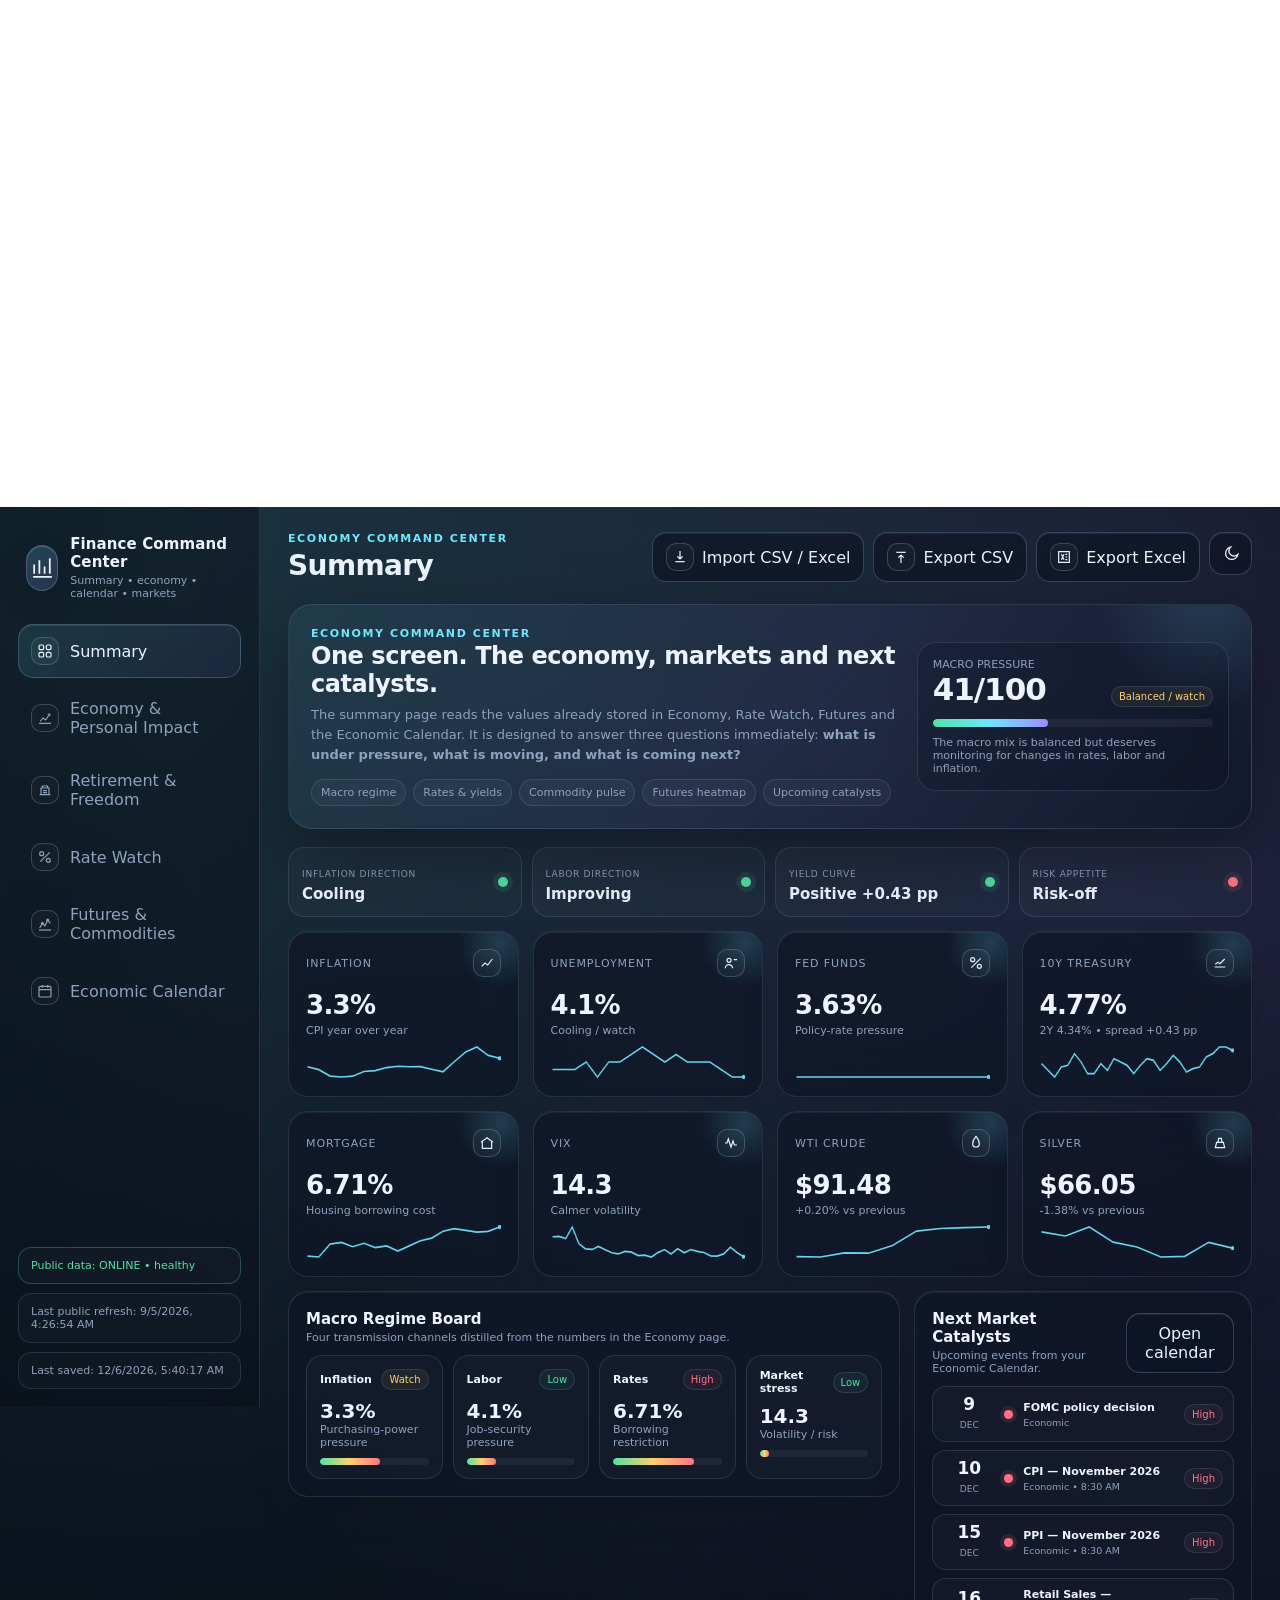
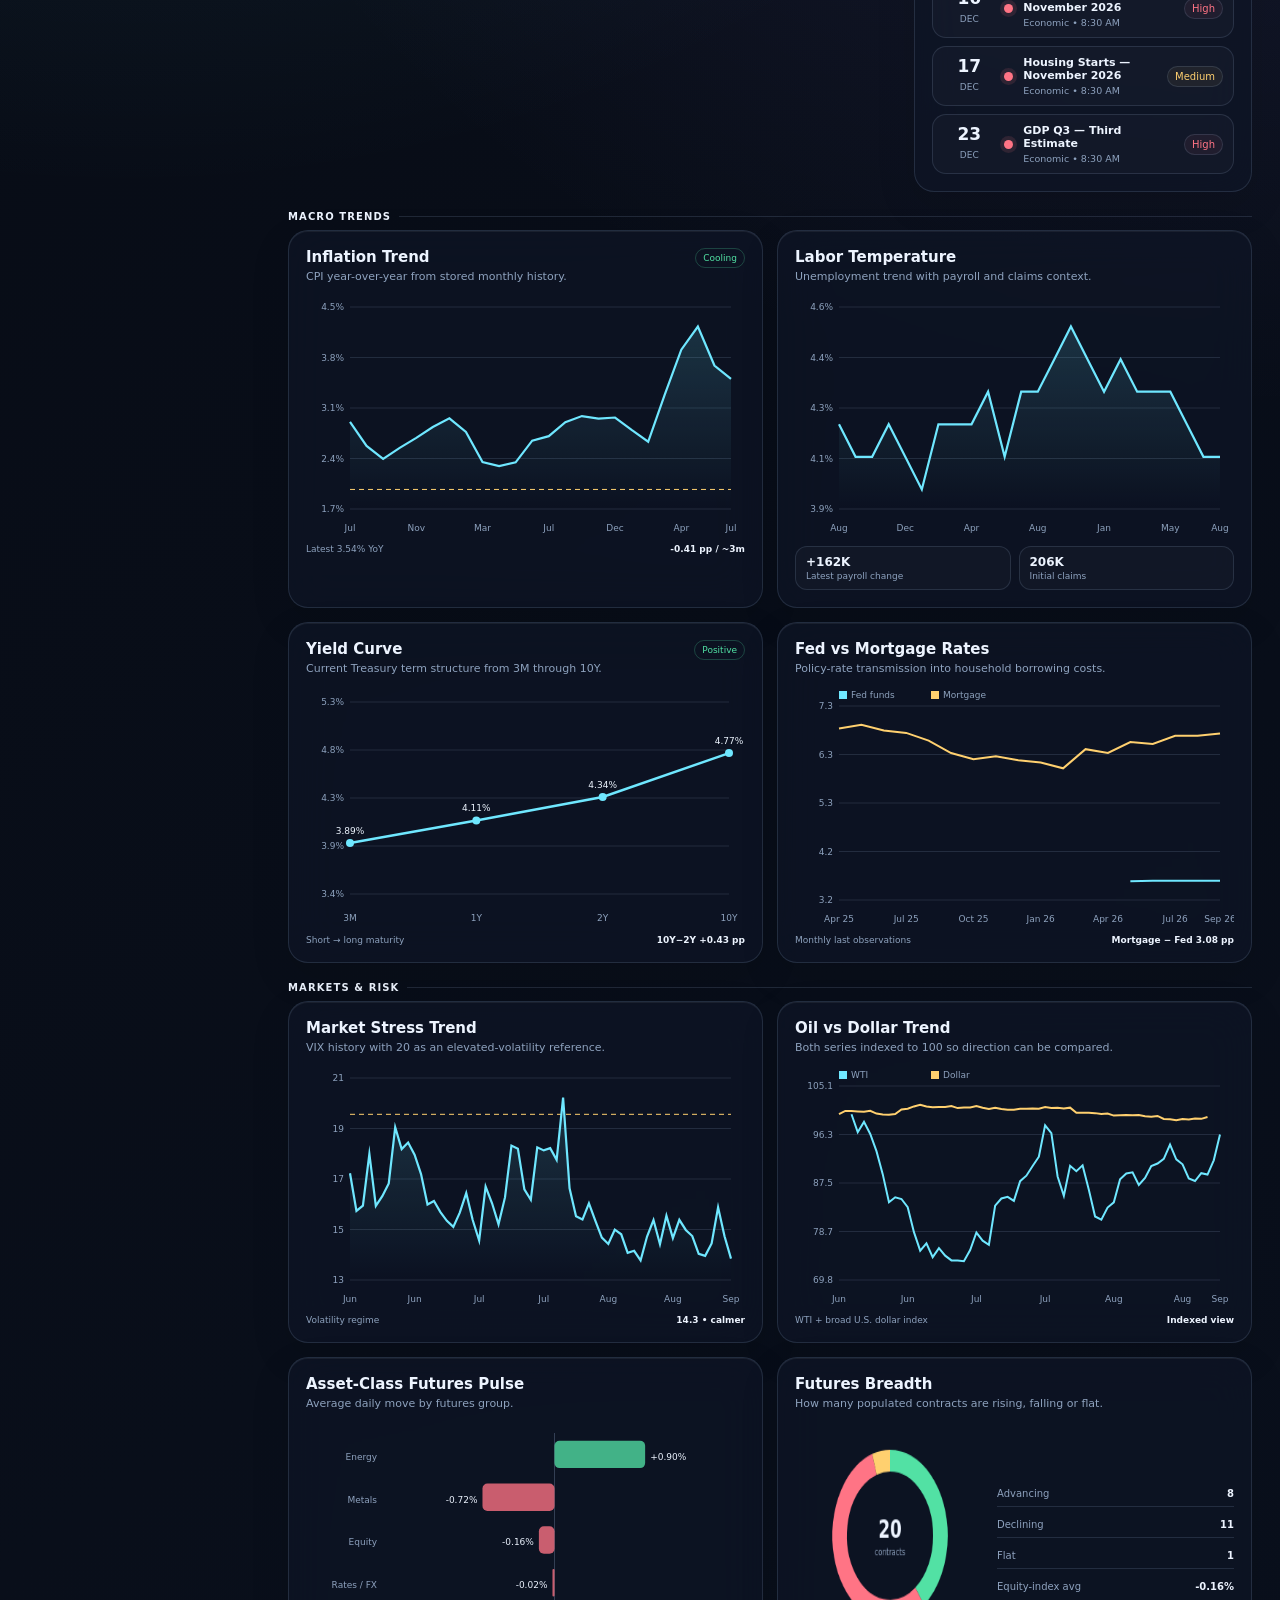
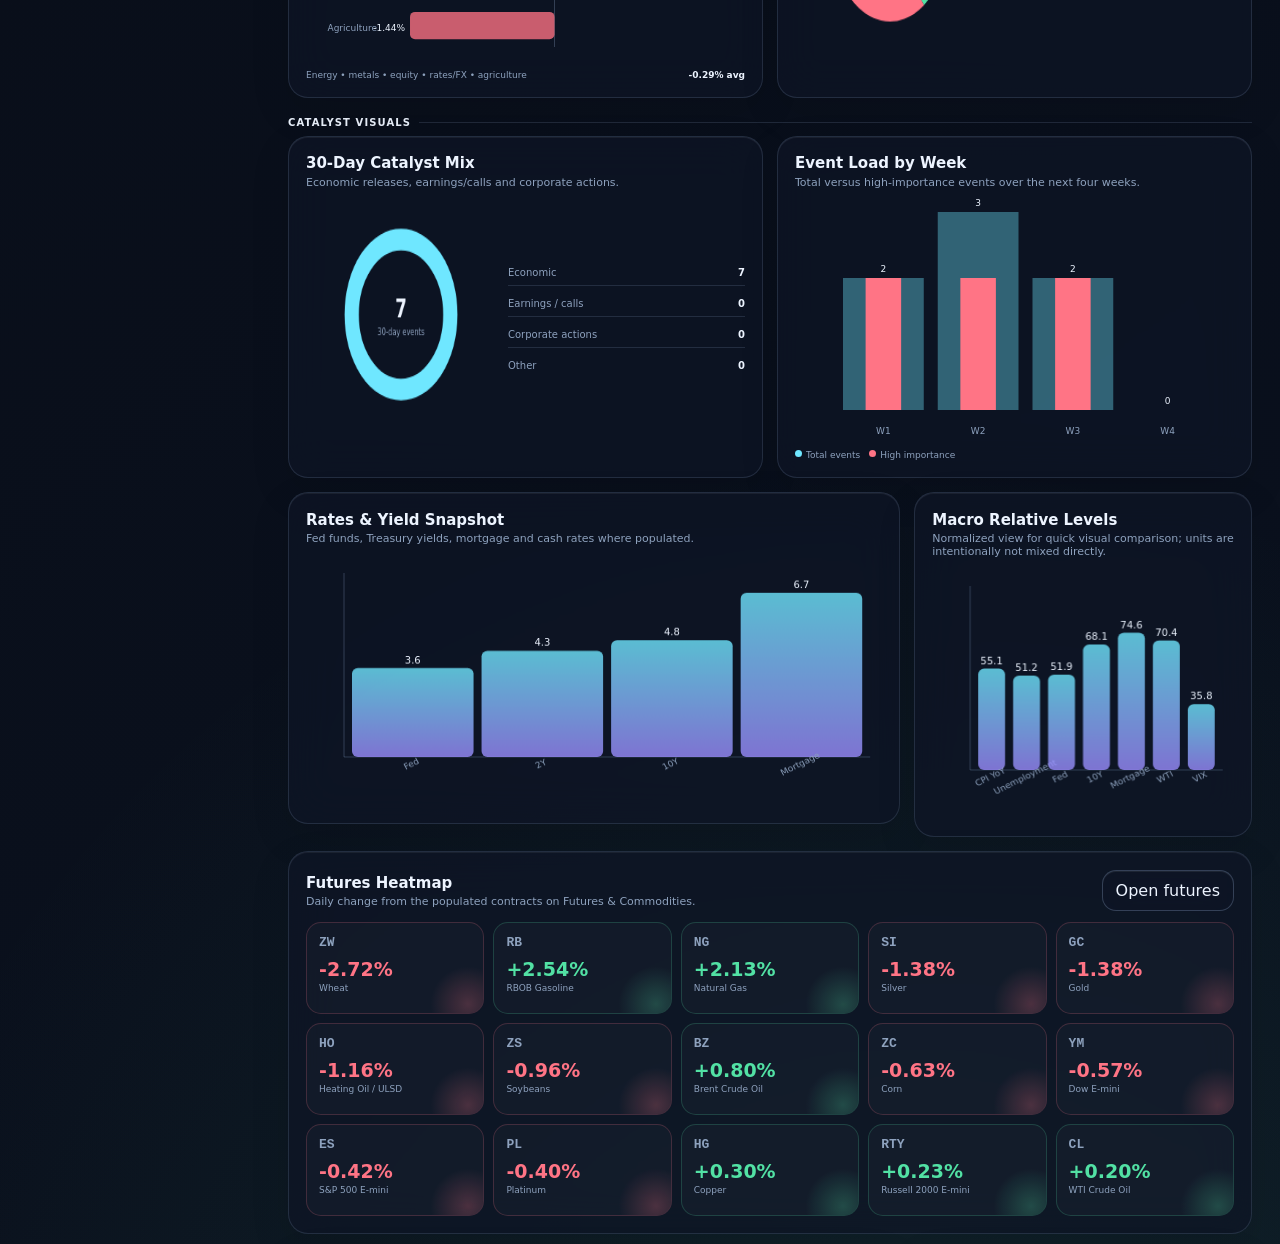
==== commit 7c725569: "chore: refresh dashboard data" ====
--- a/index.html
+++ b/index.html
@@ -30,7 +30,7 @@
 .retire-table{min-width:720px}.retire-age{font-size:20px;font-weight:800}.bar-cell{min-width:170px}.bar-bg{height:7px;border-radius:99px;background:rgba(255,255,255,.055);overflow:hidden;margin-top:5px}.bar-fill{height:100%;background:linear-gradient(90deg,var(--accent),var(--accent2));border-radius:99px}.highlight-row{background:rgba(111,231,255,.04)}
 .rate-list{display:grid;grid-template-columns:repeat(3,minmax(0,1fr));gap:10px}.rate-item{border:1px solid var(--line);border-radius:16px;padding:13px;background:rgba(255,255,255,.025)}.rate-item-head{display:flex;justify-content:space-between;gap:9px;align-items:center}.rate-item h5{margin:0;font-size:12px}.rate-item input{width:100%;margin-top:10px;border:0;border-bottom:1px solid var(--line2);background:transparent;color:var(--text);font-size:22px;font-weight:800;padding:4px 0;outline:none}.rate-item small{display:block;color:var(--muted);font-size:9px;margin-top:5px}.source-link{color:var(--accent);text-decoration:none}.source-link:hover{text-decoration:underline}
 .toast{position:fixed;right:22px;bottom:22px;background:var(--panel2);border:1px solid var(--line2);backdrop-filter:blur(20px);color:var(--text);border-radius:14px;padding:11px 14px;box-shadow:var(--shadow);font-size:12px;opacity:0;pointer-events:none;transform:translateY(8px);transition:.2s;z-index:60;max-width:360px}.toast.show{opacity:1;transform:none}.modal-back{position:fixed;inset:0;background:rgba(0,0,0,.46);backdrop-filter:blur(6px);z-index:50;display:none;place-items:center;padding:20px}.modal-back.show{display:grid}.modal{width:min(780px,100%);max-height:82vh;overflow:auto;border:1px solid var(--line2);border-radius:22px;background:var(--panel2);backdrop-filter:blur(30px);box-shadow:var(--shadow);padding:20px}.modal-head{display:flex;justify-content:space-between;gap:15px;align-items:start}.modal h3{margin:0;font-size:18px}.modal p{color:var(--muted);font-size:11px;line-height:1.5}.dropzone{border:1px dashed var(--line2);border-radius:17px;padding:25px;text-align:center;background:rgba(111,231,255,.035);margin-top:13px;cursor:pointer}.dropzone.drag{border-color:var(--accent);background:rgba(111,231,255,.07)}.dropzone input{display:none}.csv-note{font-size:10px;color:var(--muted);line-height:1.6}.code-sample{white-space:pre-wrap;background:rgba(0,0,0,.18);padding:12px;border-radius:12px;border:1px solid var(--line);font:10px ui-monospace,SFMono-Regular,Menlo,monospace;color:var(--muted)}
-.footer{margin-top:18px;color:var(--muted);font-size:10px;text-align:center;line-height:1.5}.mobile-nav{display:none}.futures-toolbar{display:flex;gap:9px;flex-wrap:wrap;align-items:center}.futures-toolbar select{border:1px solid var(--line);background:var(--input);color:var(--text);border-radius:12px;padding:9px 11px;outline:none}.futures-table{min-width:1100px}.future-sym{font:700 12px ui-monospace,SFMono-Regular,Menlo,monospace;color:var(--accent)}.future-cat{font-size:9px;text-transform:uppercase;letter-spacing:.7px;color:var(--muted)}.future-change{font-weight:750}.future-change.up{color:var(--good)}.future-change.down{color:var(--bad)}.future-change.flat{color:var(--muted)}.data-status{display:inline-flex;align-items:center;gap:6px;font-size:10px;color:var(--muted)}.data-status i{width:7px;height:7px;border-radius:50%;background:var(--good);box-shadow:0 0 0 4px rgba(82,225,164,.08)}
+.footer{margin-top:18px;color:var(--muted);font-size:10px;text-align:center;line-height:1.5}.mobile-nav{display:none}.futures-toolbar{display:flex;gap:9px;flex-wrap:wrap;align-items:center}.futures-toolbar select{border:1px solid var(--line);background:var(--input);color:var(--text);border-radius:12px;padding:9px 11px;outline:none}.futures-table{min-width:1100px}.future-sym{font:700 12px ui-monospace,SFMono-Regular,Menlo,monospace;color:var(--accent)}.future-cat{font-size:9px;text-transform:uppercase;letter-spacing:.7px;color:var(--muted)}.future-change{font-weight:750}.future-change.up{color:var(--good)}.future-change.down{color:var(--bad)}.future-change.flat{color:var(--muted)}.data-status{display:inline-flex;align-items:center;gap:6px;font-size:10px;color:var(--muted)}.data-status i{width:7px;height:7px;border-radius:50%;background:var(--good);box-shadow:0 0 0 4px rgba(82,225,164,.08)}.mini.public-ok{border-color:rgba(82,225,164,.28);color:var(--good)}.mini.public-warn{border-color:rgba(255,208,111,.30);color:var(--warn)}.mini.public-offline{border-color:rgba(111,179,255,.28);color:var(--info)}
 
 /* Summary dashboard */
 .summary-kpi-grid{grid-template-columns:repeat(4,minmax(0,1fr));margin-bottom:14px}.summary-signal-grid{display:grid;grid-template-columns:repeat(4,minmax(0,1fr));gap:10px}.signal-card{border:1px solid var(--line);border-radius:16px;padding:13px;background:rgba(255,255,255,.025)}.signal-top{display:flex;align-items:center;justify-content:space-between;gap:9px}.signal-top strong{font-size:11px}.signal-value{font-size:20px;font-weight:800;margin-top:9px}.signal-meter{height:7px;background:rgba(255,255,255,.055);border-radius:99px;overflow:hidden;margin-top:9px}.signal-meter span{display:block;height:100%;border-radius:99px;background:linear-gradient(90deg,var(--good),var(--warn),var(--bad))}.summary-futures{display:grid;grid-template-columns:repeat(5,minmax(0,1fr));gap:9px}.heat{border:1px solid var(--line);border-radius:15px;padding:12px;min-height:92px;background:rgba(255,255,255,.024);position:relative;overflow:hidden}.heat:after{content:"";position:absolute;inset:auto -24px -30px auto;width:78px;height:78px;border-radius:50%;background:radial-gradient(circle,var(--heat,rgba(111,231,255,.14)),transparent 68%)}.heat.up{--heat:rgba(82,225,164,.24);border-color:rgba(82,225,164,.20)}.heat.down{--heat:rgba(255,116,133,.24);border-color:rgba(255,116,133,.20)}.heat .sym{font:800 13px ui-monospace,SFMono-Regular,Menlo,monospace;color:var(--muted)}.heat .move{font-size:19px;font-weight:850;margin-top:8px}.heat.up .move{color:var(--good)}.heat.down .move{color:var(--bad)}.heat small{display:block;color:var(--muted);font-size:9px;margin-top:3px}.summary-events{display:grid;gap:8px}.event-row{display:grid;grid-template-columns:52px 10px minmax(0,1fr) auto;align-items:center;gap:9px;border:1px solid var(--line);border-radius:14px;padding:9px 10px;background:rgba(255,255,255,.022)}.event-date{text-align:center}.event-date strong{display:block;font-size:17px;line-height:1}.event-date small{font-size:9px;text-transform:uppercase;color:var(--muted)}.event-dot{width:9px;height:9px;border-radius:50%;background:var(--event-color,var(--info));box-shadow:0 0 0 4px color-mix(in srgb,var(--event-color,var(--info)) 12%,transparent)}.event-main strong{display:block;font-size:11px}.event-main small{display:block;color:var(--muted);font-size:9.5px;margin-top:3px}.summary-callouts{display:grid;gap:8px}.summary-callout{border:1px solid var(--line);border-radius:15px;padding:12px;background:rgba(255,255,255,.025)}.summary-callout strong{font-size:11px}.summary-callout p{margin:5px 0 0;color:var(--muted);font-size:10.5px;line-height:1.45}
@@ -39,6 +39,7 @@
 @media(max-width:1120px){.kpi-grid,.summary-kpi-grid{grid-template-columns:repeat(2,minmax(0,1fr))}.summary-signal-grid{grid-template-columns:repeat(2,minmax(0,1fr))}.summary-futures{grid-template-columns:repeat(4,minmax(0,1fr))}.two-col{grid-template-columns:1fr}.rate-list{grid-template-columns:repeat(2,minmax(0,1fr))}.hero-grid{grid-template-columns:1fr}.three-col{grid-template-columns:1fr 1fr}}
 @media(max-width:760px){.app{display:block}.sidebar{display:none}.main{padding:18px 14px 150px}.topbar{align-items:flex-start}.topbar h2{font-size:23px}.top-actions .btn span.label{display:none}.kpi-grid,.summary-kpi-grid,.summary-signal-grid,.three-col,.form-grid,.rate-list,.event-form{grid-template-columns:1fr}.event-form .full{grid-column:auto}.summary-futures{grid-template-columns:repeat(2,minmax(0,1fr))}.calendar-stats{grid-template-columns:1fr}.event-row{grid-template-columns:46px 9px minmax(0,1fr)}.event-row>.pill{display:none}.mobile-nav{display:grid;grid-template-columns:repeat(3,1fr);position:fixed;left:10px;right:10px;bottom:10px;z-index:40;border:1px solid var(--line2);border-radius:18px;background:var(--panel2);backdrop-filter:blur(28px);padding:6px;box-shadow:var(--shadow)}.mobile-nav button{border:0;background:transparent;color:var(--muted);border-radius:13px;padding:8px 4px;font-size:9px}.mobile-nav button.active{background:var(--chip);color:var(--text)}.mobile-nav svg{display:block;margin:0 auto 3px;width:17px;height:17px}}
 </style>
+<link rel="stylesheet" href="summary-plus.css">
 </head>
 <body>
 <div class="app">
@@ -56,7 +57,8 @@
       <button class="nav-btn" data-page="calendar"><span class="ico"><svg viewBox="0 0 24 24" fill="none" stroke="currentColor" stroke-width="1.8"><rect x="3" y="5" width="18" height="16" rx="2"/><path d="M16 3v4M8 3v4M3 10h18"/></svg></span><span>Economic Calendar</span></button>
     </nav>
     <div class="side-foot">
-      <div class="mini">Autosaves locally in your browser. No account required.</div>
+      <div class="mini" id="publicDataStatus">Public data: loading…</div>
+      <div class="mini" id="publicDataTime">Last public refresh: —</div>
       <div class="mini" id="lastSaved">Last saved: —</div>
     </div>
   </aside>
@@ -347,7 +349,7 @@
     VIXCLS:{latest:14.32,previous:15.20,date:'2026-09-03'}
   },history:{},lastSaved:null
 };
-let state=load();
+let state=load();window.__FCC_STATE=state;
 const ecoDefs=[
  {id:'CPIAUCSL',name:'Consumer Price Index',unit:'Index',group:'inflation',source:'BLS via FRED',impact:'Higher inflation reduces purchasing power and tends to keep borrowing rates restrictive.',direction:'upBad'},
  {id:'UNRATE',name:'Unemployment Rate',unit:'%',group:'labor',source:'BLS via FRED',impact:'A rising unemployment rate can signal weaker job security and slower wage growth.',direction:'upBad'},
@@ -507,5 +509,7 @@
 init();
 })();
 </script>
+<script src="summary-plus.js"></script>
+<script src="auto-data.js"></script>
 </body>
 </html>
--- a/summary-plus.css
+++ b/summary-plus.css
@@ -0,0 +1,4 @@
+/* Summary Plus — visual intelligence layer */
+.summary-plus-strip{display:grid;grid-template-columns:repeat(4,minmax(0,1fr));gap:10px;margin:0 0 14px}.sp-strip-card{border:1px solid var(--line);border-radius:16px;padding:12px 13px;background:linear-gradient(135deg,rgba(255,255,255,.032),rgba(111,231,255,.025));display:flex;align-items:center;justify-content:space-between;gap:10px;min-height:70px}.sp-strip-label{font-size:9px;text-transform:uppercase;letter-spacing:.75px;color:var(--muted)}.sp-strip-card strong{display:block;font-size:15px;margin-top:4px}.sp-dot{width:10px;height:10px;border-radius:50%;background:var(--info);box-shadow:0 0 0 5px rgba(111,179,255,.10);flex:0 0 auto}.sp-dot.good{background:var(--good);box-shadow:0 0 0 5px rgba(82,225,164,.10)}.sp-dot.warn{background:var(--warn);box-shadow:0 0 0 5px rgba(255,208,111,.10)}.sp-dot.bad{background:var(--bad);box-shadow:0 0 0 5px rgba(255,116,133,.10)}
+.sp-section-label{margin:19px 0 8px;display:flex;align-items:center;gap:8px;color:var(--muted);font-size:9px;text-transform:uppercase;letter-spacing:1.1px}.sp-section-label:after{content:"";height:1px;background:var(--line);flex:1}.sp-section-label strong{color:var(--text);font-size:10px}.sp-grid{display:grid;grid-template-columns:repeat(2,minmax(0,1fr));gap:14px}.sp-chart{min-height:326px}.sp-chart canvas{width:100%;height:250px;display:block}.sp-chart-head{display:flex;justify-content:space-between;gap:10px;align-items:flex-start;margin-bottom:4px}.sp-chart-head h4{margin:0;font-size:15px}.sp-chart-head p{margin:3px 0 0;color:var(--muted);font-size:11px;line-height:1.4}.sp-caption{display:flex;justify-content:space-between;gap:8px;flex-wrap:wrap;margin-top:5px;font-size:9px;color:var(--muted)}.sp-caption strong{color:var(--text)}.sp-trend-stats{display:grid;grid-template-columns:repeat(2,minmax(0,1fr));gap:8px;margin-top:7px}.sp-trend-stat{border:1px solid var(--line);border-radius:12px;padding:8px 10px;background:rgba(255,255,255,.022)}.sp-trend-stat strong{display:block;font-size:12px}.sp-trend-stat small{display:block;color:var(--muted);font-size:9px;margin-top:2px}.sp-breadth-layout{display:grid;grid-template-columns:minmax(190px,.75fr) minmax(0,1.25fr);gap:12px;align-items:center}.sp-breadth-legend{display:grid;gap:5px}.sp-breadth-row{display:flex;justify-content:space-between;gap:10px;border-bottom:1px solid var(--line);padding:7px 0;font-size:10px}.sp-breadth-row:last-child{border-bottom:0}.sp-breadth-row span{color:var(--muted)}.sp-kpi-spark{width:100%;height:34px!important;display:block;margin-top:8px;opacity:.92}.sp-data-badge{display:inline-flex;padding:4px 7px;border-radius:99px;border:1px solid var(--line);font-size:9px;color:var(--muted);white-space:nowrap}.sp-data-badge.good{color:var(--good);border-color:rgba(82,225,164,.24)}.sp-data-badge.warn{color:var(--warn);border-color:rgba(255,208,111,.24)}.sp-calendar-legend{display:flex;gap:9px;flex-wrap:wrap;font-size:9px;color:var(--muted);margin-top:6px}.sp-calendar-legend i{display:inline-block;width:7px;height:7px;border-radius:50%;margin-right:4px;vertical-align:1px}.sp-metric-ribbon{display:grid;grid-template-columns:repeat(3,minmax(0,1fr));gap:8px;margin-top:8px}.sp-metric-ribbon div{border:1px solid var(--line);border-radius:11px;padding:8px;background:rgba(255,255,255,.02)}.sp-metric-ribbon strong{display:block;font-size:12px}.sp-metric-ribbon small{font-size:8.5px;color:var(--muted)}
+@media(max-width:1120px){.summary-plus-strip{grid-template-columns:repeat(2,minmax(0,1fr))}}@media(max-width:760px){.summary-plus-strip,.sp-grid,.sp-breadth-layout,.sp-trend-stats,.sp-metric-ribbon{grid-template-columns:1fr}.sp-chart{min-height:300px}.sp-chart canvas{height:225px}}
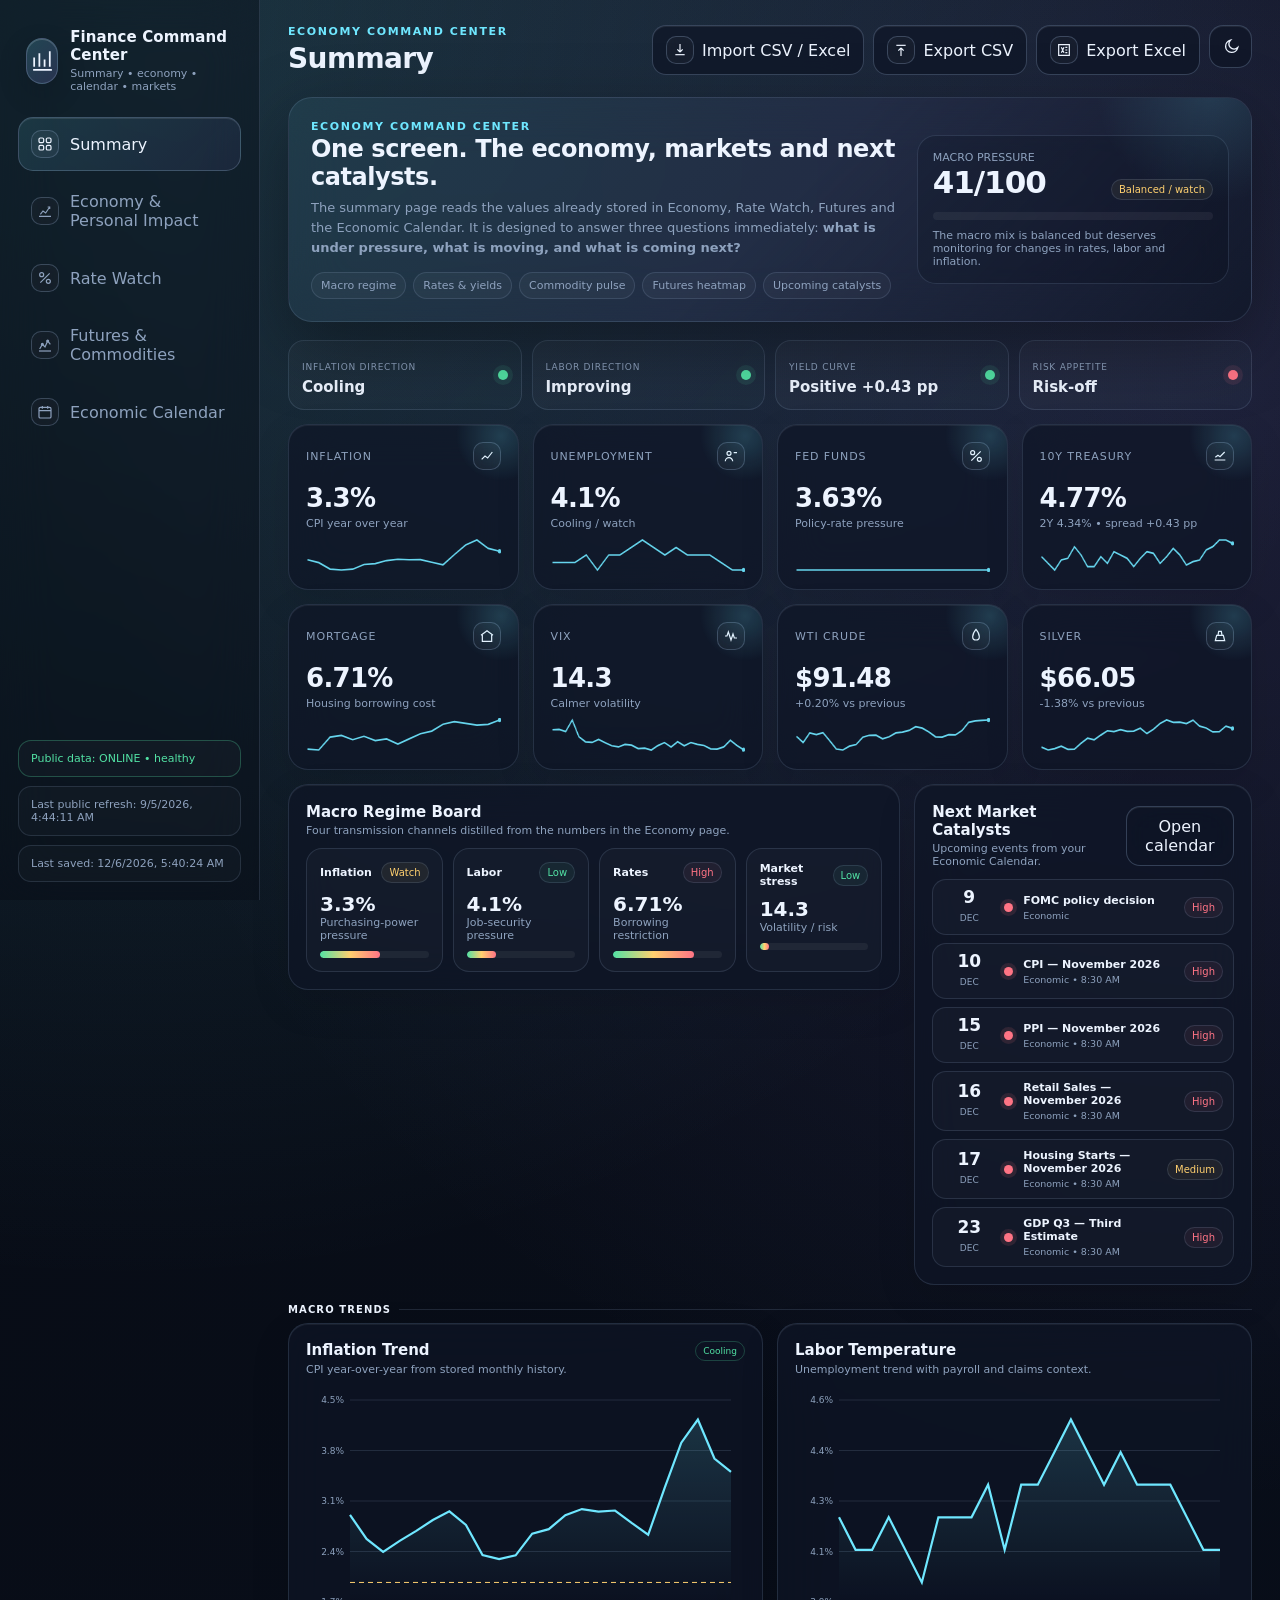
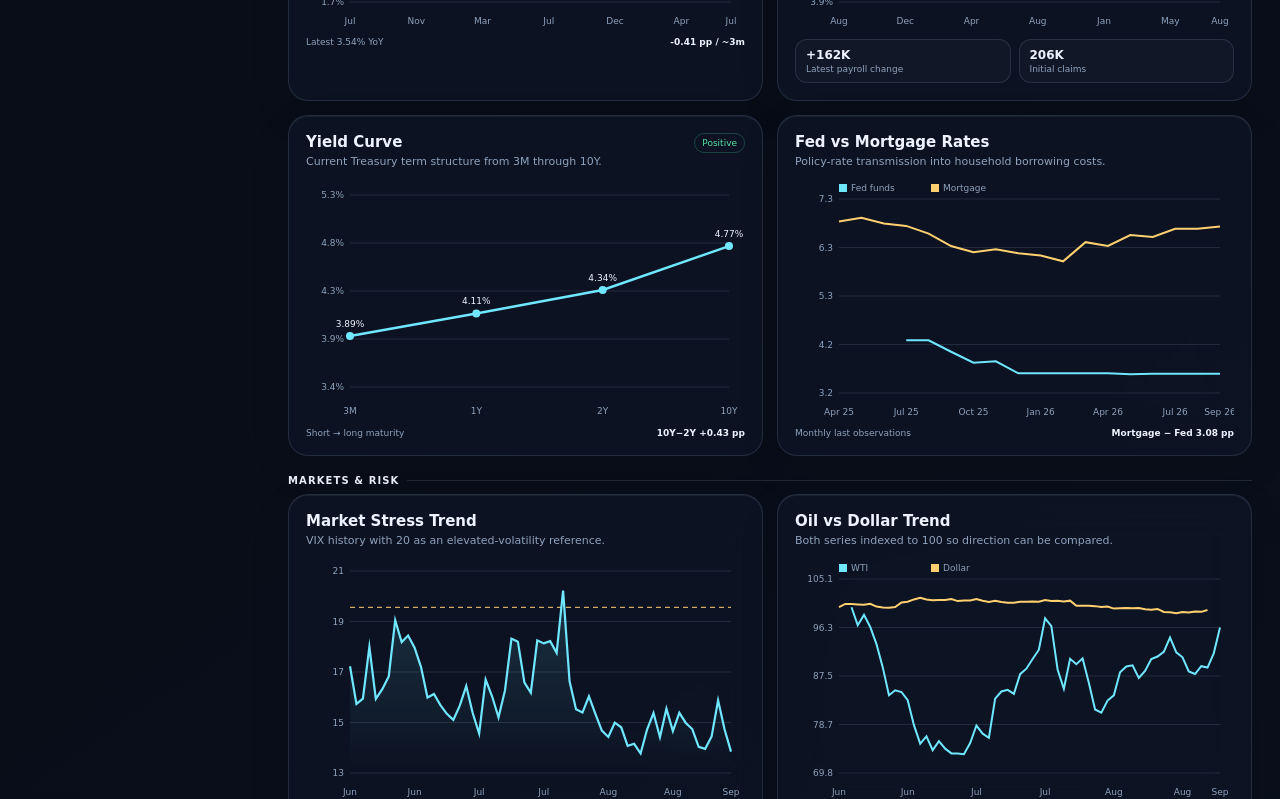
==== commit 65f0d972: "chore: refresh dashboard data" ====
--- a/index.html
+++ b/index.html
@@ -51,7 +51,6 @@
     <nav class="nav">
       <button class="nav-btn active" data-page="summary"><span class="ico"><svg viewBox="0 0 24 24" fill="none" stroke="currentColor" stroke-width="1.8"><rect x="3" y="3" width="7" height="7" rx="2"/><rect x="14" y="3" width="7" height="7" rx="2"/><rect x="3" y="14" width="7" height="7" rx="2"/><rect x="14" y="14" width="7" height="7" rx="2"/></svg></span><span>Summary</span></button>
       <button class="nav-btn" data-page="economy"><span class="ico"><svg viewBox="0 0 24 24" fill="none" stroke="currentColor" stroke-width="1.8"><path d="M3 20h18M5 17l4-5 4 3 6-9"/><path d="M16 6h3v3"/></svg></span><span>Economy & Personal Impact</span></button>
-      <button class="nav-btn" data-page="retirement"><span class="ico"><svg viewBox="0 0 24 24" fill="none" stroke="currentColor" stroke-width="1.8"><path d="M4 19h16M6 19V9h12v10M8 9V6h8v3"/><path d="M9 13h6M9 16h6"/></svg></span><span>Retirement & Freedom</span></button>
       <button class="nav-btn" data-page="rates"><span class="ico"><svg viewBox="0 0 24 24" fill="none" stroke="currentColor" stroke-width="1.8"><circle cx="7" cy="7" r="3"/><circle cx="17" cy="17" r="3"/><path d="M5 19L19 5"/></svg></span><span>Rate Watch</span></button>
       <button class="nav-btn" data-page="futures"><span class="ico"><svg viewBox="0 0 24 24" fill="none" stroke="currentColor" stroke-width="1.8"><path d="M4 18l4-7 4 4 4-9 4 5"/><path d="M3 21h18"/><circle cx="8" cy="11" r="1.4"/><circle cx="16" cy="6" r="1.4"/></svg></span><span>Futures & Commodities</span></button>
       <button class="nav-btn" data-page="calendar"><span class="ico"><svg viewBox="0 0 24 24" fill="none" stroke="currentColor" stroke-width="1.8"><rect x="3" y="5" width="18" height="16" rx="2"/><path d="M16 3v4M8 3v4M3 10h18"/></svg></span><span>Economic Calendar</span></button>
@@ -159,45 +158,6 @@
       </div>
     </section>
 
-    <section class="page" id="page-retirement">
-      <div class="hero">
-        <div class="hero-grid"><div><div class="eyebrow">RETIREMENT & FINANCIAL FREEDOM</div><h3>Compare your path to 50, 55, 60 and 65.</h3><p>Model 401(k) contributions, employer match, IRA deposits, taxable investing, salary growth, inflation, Social Security assumptions and a sustainable withdrawal rate. Results show both future dollars and today’s purchasing power.</p><div class="hero-badges"><span class="badge">401(k) + employer match</span><span class="badge">IRA</span><span class="badge">Social Security assumption</span><span class="badge">Inflation-adjusted income</span></div></div><div class="hero-score"><div class="tiny muted">PROJECTED BALANCE AT SELECTED AGE</div><div class="score-big" id="selectedRetireBalance">$0</div><div class="tiny muted" id="selectedRetireIncome">Choose assumptions below</div><div class="progress"><span id="retireProgress" style="width:0%"></span></div></div></div>
-      </div>
-      <div class="grid two-col">
-        <div class="card">
-          <div class="section-title"><div><h4>Retirement Assumptions</h4><p>All dollar inputs display with comma formatting.</p></div><button class="btn" id="retireReset">Reset model</button></div>
-          <div class="form-grid" id="retireForm">
-            <div class="field"><label>Current age</label><input class="fmt" data-key="retire.currentAge" inputmode="numeric" placeholder="38"></div>
-            <div class="field"><label>Current retirement balance</label><input class="fmt" data-key="retire.currentBalance" inputmode="decimal" placeholder="25,000"></div>
-            <div class="field"><label>Annual salary</label><input class="fmt" data-key="retire.salary" inputmode="decimal" placeholder="100,000"></div>
-            <div class="field"><label>Salary growth %</label><input class="fmt decimal" data-key="retire.salaryGrowth" inputmode="decimal" placeholder="2.0"></div>
-            <div class="field"><label>401(k) contribution %</label><input class="fmt decimal" data-key="retire.employeePct" inputmode="decimal" placeholder="8.0"></div>
-            <div class="field"><label>Employer match %</label><input class="fmt decimal" data-key="retire.matchPct" inputmode="decimal" placeholder="4.0"><div class="hint">Simplified: percent of salary, limited by match cap.</div></div>
-            <div class="field"><label>Employer match cap %</label><input class="fmt decimal" data-key="retire.matchCap" inputmode="decimal" placeholder="4.0"></div>
-            <div class="field"><label>Annual IRA contribution</label><input class="fmt" data-key="retire.iraAnnual" inputmode="decimal" placeholder="7,000"></div>
-            <div class="field"><label>Annual taxable investing</label><input class="fmt" data-key="retire.taxableAnnual" inputmode="decimal" placeholder="3,600"></div>
-            <div class="field"><label>Expected annual return %</label><input class="fmt decimal" data-key="retire.returnPct" inputmode="decimal" placeholder="7.0"></div>
-            <div class="field"><label>Inflation %</label><input class="fmt decimal" data-key="retire.inflationPct" inputmode="decimal" placeholder="2.5"></div>
-            <div class="field"><label>Withdrawal rate %</label><input class="fmt decimal" data-key="retire.withdrawalPct" inputmode="decimal" placeholder="4.0"></div>
-            <div class="field"><label>Social Security / month at 67</label><input class="fmt" data-key="retire.ssMonthly67" inputmode="decimal" placeholder="2,500"><div class="hint">This is your assumption, not an SSA estimate.</div></div>
-            <div class="field"><label>Desired retirement age</label><select data-key="retire.selectedAge"><option>50</option><option>55</option><option selected>60</option><option>65</option></select></div>
-          </div>
-        </div>
-        <div class="grid">
-          <div class="card"><div class="section-title"><div><h4>Selected-Age Results</h4><p>Nominal and inflation-adjusted estimates.</p></div></div><div class="metric-grid">
-            <div class="metric-box"><div class="label">Projected balance</div><div class="value" id="retBalance">$0</div><div class="sub">Future dollars</div></div>
-            <div class="metric-box"><div class="label">Today’s dollars</div><div class="value" id="retRealBalance">$0</div><div class="sub">Inflation adjusted</div></div>
-            <div class="metric-box"><div class="label">Portfolio income / mo.</div><div class="value" id="retMonthlyIncome">$0</div><div class="sub">At chosen withdrawal rate</div></div>
-            <div class="metric-box"><div class="label">Est. SS at age</div><div class="value" id="retSS">$0</div><div class="sub">Simple age-adjusted assumption</div></div>
-          </div></div>
-          <div class="card"><div class="section-title"><div><h4>Freedom Gap</h4><p>Compare projected real income with your target spending.</p></div></div><div class="field"><label>Target monthly retirement spending (today's $)</label><input class="fmt" data-key="retire.targetMonthly" inputmode="decimal" placeholder="5,000"></div><div style="height:10px"></div><div class="callout" id="freedomGap">Enter your assumptions to calculate the gap.</div></div>
-          <div class="card chart-card"><div class="section-title"><div><h4>Balance Trajectory</h4><p>Projected nominal retirement assets by age.</p></div></div><canvas id="retireChart" height="240"></canvas></div>
-        </div>
-      </div>
-      <div class="card" style="margin-top:14px"><div class="section-title"><div><h4>Retire at 50 vs 55 vs 60 vs 65</h4><p>Same assumptions, four stopping points.</p></div></div><div class="table-wrap"><table class="data-table retire-table"><thead><tr><th>Age</th><th>Years to invest</th><th>Projected balance</th><th>Balance in today's $</th><th>Portfolio income / mo.</th><th>Est. SS / mo.</th><th>Real total income / mo.</th><th>Progress</th></tr></thead><tbody id="retireTable"></tbody></table></div></div>
-      <div class="footer">Planning model only. It does not include taxes, changing legal contribution limits, sequence-of-returns risk, healthcare costs, RMD rules, or an official Social Security benefit estimate.</div>
-    </section>
-
     <section class="page" id="page-rates">
       <div class="hero"><div class="hero-grid"><div><div class="eyebrow">RATE WATCH</div><h3>Know when a better rate is actually worth switching for.</h3><p>Track deposit yields and borrowing costs, then calculate the dollars behind a move: savings-account interest, CD/Treasury alternatives, credit-card refinancing, auto loans and mortgages.</p><div class="hero-badges"><span class="badge">Savings & CDs</span><span class="badge">Treasury yields</span><span class="badge">Credit cards</span><span class="badge">Auto & mortgage refinance</span></div></div><div class="hero-score"><div class="tiny muted">BEST ENTERED CASH YIELD</div><div class="score-big" id="bestCashRate">—</div><div class="tiny muted" id="bestCashName">Add rates below</div><div class="progress"><span id="rateProgress" style="width:0%"></span></div></div></div>
       </div>
@@ -295,7 +255,6 @@
   <button data-page="calendar"><svg viewBox="0 0 24 24" fill="none" stroke="currentColor" stroke-width="1.8"><rect x="3" y="5" width="18" height="16" rx="2"/><path d="M3 10h18M8 3v4M16 3v4"/></svg>Calendar</button>
   <button data-page="futures"><svg viewBox="0 0 24 24" fill="none" stroke="currentColor" stroke-width="1.8"><path d="M4 18l4-7 4 4 4-9 4 5"/><path d="M3 21h18"/></svg>Futures</button>
   <button data-page="rates"><svg viewBox="0 0 24 24" fill="none" stroke="currentColor" stroke-width="1.8"><circle cx="7" cy="7" r="3"/><circle cx="17" cy="17" r="3"/><path d="M5 19L19 5"/></svg>Rates</button>
-  <button data-page="retirement"><svg viewBox="0 0 24 24" fill="none" stroke="currentColor" stroke-width="1.8"><path d="M4 19h16M6 19V9h12v10M8 9V6h8v3"/></svg>Freedom</button>
 </nav>
 
 <div class="modal-back" id="csvModal"><div class="modal">
@@ -390,7 +349,7 @@
 function formatInput(el){const val=n(el.value);if(el.value.trim()==='')return;const decimals=el.classList.contains('decimal');el.value=val.toLocaleString('en-US',{maximumFractionDigits:decimals?4:0});}
 function bindInputs(){$$('[data-key]').forEach(el=>{const v=getPath(el.dataset.key);if(v!==undefined&&v!==null&&v!==''){el.value=v;if(el.classList.contains('fmt'))formatInput(el)}el.addEventListener('focus',()=>{if(el.classList.contains('fmt'))el.value=String(n(el.value)||'')});el.addEventListener('blur',()=>{if(el.classList.contains('fmt'))formatInput(el)});el.addEventListener('input',()=>{setPath(el.dataset.key,el.tagName==='SELECT'?el.value:n(el.value));save();recalcAll()});el.addEventListener('change',()=>{if(el.tagName==='SELECT')setPath(el.dataset.key,el.value);save();recalcAll()})})}
 function setTheme(theme){state.theme=theme;document.documentElement.dataset.theme=theme;$('#themeIcon').innerHTML=theme==='dark'?'<path d="M21 12.8A8.2 8.2 0 1 1 11.2 3a6.2 6.2 0 0 0 9.8 9.8Z"/>':'<circle cx="12" cy="12" r="4"/><path d="M12 2v2M12 20v2M4.93 4.93l1.42 1.42M17.66 17.66l1.41 1.41M2 12h2M20 12h2M4.93 19.07l1.42-1.42M17.66 6.34l1.41-1.41"/>';save();drawAllCharts()}
-function setPage(page){state.page=page;$$('.page').forEach(x=>x.classList.toggle('active',x.id==='page-'+page));$$('[data-page]').forEach(x=>x.classList.toggle('active',x.dataset.page===page));const titles={summary:['ECONOMY COMMAND CENTER','Summary'],economy:['PERSONAL MACRO DASHBOARD','Economy & Personal Impact'],retirement:['LONG-TERM PLAN','Retirement & Financial Freedom'],rates:['BORROWING & CASH YIELDS','Rate Watch'],futures:['COMMODITIES & MARKET SIGNALS','Futures & Commodities'],calendar:['CATALYST SCHEDULE','Economic & Market Calendar']};const t=titles[page]||titles.summary;$('#pageEyebrow').textContent=t[0];$('#pageTitle').textContent=t[1];save();if(page==='calendar')renderCalendar();if(page==='summary')renderSummary();setTimeout(drawAllCharts,50)}
+function setPage(page){if(page==='retirement')page='summary';state.page=page;$$('.page').forEach(x=>x.classList.toggle('active',x.id==='page-'+page));$$('[data-page]').forEach(x=>x.classList.toggle('active',x.dataset.page===page));const titles={summary:['ECONOMY COMMAND CENTER','Summary'],economy:['PERSONAL MACRO DASHBOARD','Economy & Personal Impact'],rates:['BORROWING & CASH YIELDS','Rate Watch'],futures:['COMMODITIES & MARKET SIGNALS','Futures & Commodities'],calendar:['CATALYST SCHEDULE','Economic & Market Calendar']};const t=titles[page]||titles.summary;$('#pageEyebrow').textContent=t[0];$('#pageTitle').textContent=t[1];save();if(page==='calendar')renderCalendar();if(page==='summary')renderSummary();setTimeout(drawAllCharts,50)}
 function trend(def,v,p){if(!isFinite(v)||!isFinite(p)||p===0)return {text:'No comparison',cls:'info',arrow:'•'};const ch=(v-p)/Math.abs(p)*100;let good;if(def.direction==='upGood')good=ch>=0;else if(def.direction==='upBad')good=ch<=0;else good=null;return {text:(ch>=0?'▲ ':'▼ ')+Math.abs(ch).toFixed(2)+'%',cls:good===null?'info':good?'good':'bad',arrow:ch>=0?'▲':'▼',change:ch}}
 function impactClass(def,v,p){const t=trend(def,v,p);return t.cls}
 function renderEcoTable(){const tb=$('#ecoTable');tb.innerHTML='';ecoDefs.forEach(def=>{const d=state.eco[def.id]||{};const tr=trend(def,n(d.latest),n(d.previous));const row=document.createElement('tr');row.innerHTML=`<td><div class="series"><span class="series-dot"></span><div class="series-name"><strong>${def.name}</strong><small>${def.id} • ${def.source}</small></div></div></td><td><input class="table-input eco-input" data-id="${def.id}" data-field="latest" value="${d.latest!==undefined&&d.latest!==null&&d.latest!==''?Number(d.latest).toLocaleString('en-US',{maximumFractionDigits:4}):''}" placeholder="—"></td><td><input class="table-input eco-input" data-id="${def.id}" data-field="previous" value="${d.previous!==undefined&&d.previous!==null&&d.previous!==''?Number(d.previous).toLocaleString('en-US',{maximumFractionDigits:4}):''}" placeholder="—"></td><td><span class="pill ${tr.cls}">${tr.text}</span></td><td><span class="pill ${impactClass(def,n(d.latest),n(d.previous))}">${impactClass(def,n(d.latest),n(d.previous))==='good'?'Favorable':impactClass(def,n(d.latest),n(d.previous))==='bad'?'Pressure':'Mixed'}</span></td><td><input class="table-input eco-date" data-id="${def.id}" data-field="date" value="${d.date??''}" placeholder="YYYY-MM-DD"></td>`;tb.appendChild(row)});
@@ -420,8 +379,6 @@
 function drawBars(canvas,labels,values,max=null){const {c,w,h}=canvasSetup(canvas);c.clearRect(0,0,w,h);const valid=values.some(v=>isFinite(v)&&v!==0);if(!valid)return emptyChart(c,w,h,'Add data to populate this chart');const pad={l:38,r:12,t:18,b:52},cw=w-pad.l-pad.r,ch=h-pad.t-pad.b;max=max||Math.max(...values.filter(isFinite),1)*1.12;c.strokeStyle=css('--line2');c.lineWidth=1;c.beginPath();c.moveTo(pad.l,pad.t);c.lineTo(pad.l,pad.t+ch);c.lineTo(pad.l+cw,pad.t+ch);c.stroke();const gap=8,bw=(cw-gap*(values.length+1))/values.length;values.forEach((v,i)=>{v=isFinite(v)?v:0;const bh=Math.max(0,v/max*ch),x=pad.l+gap+i*(bw+gap),y=pad.t+ch-bh;const g=c.createLinearGradient(0,y,0,y+bh);g.addColorStop(0,css('--accent'));g.addColorStop(1,css('--accent2'));c.fillStyle=g;c.globalAlpha=.8;c.beginPath();if(c.roundRect)c.roundRect(x,y,bw,bh,6);else c.rect(x,y,bw,bh);c.fill();c.globalAlpha=1;c.fillStyle=css('--muted');c.font='9px system-ui';c.textAlign='center';c.save();c.translate(x+bw/2,pad.t+ch+10);c.rotate(-.48);c.fillText(labels[i],0,0);c.restore();c.fillStyle=css('--text');c.font='10px system-ui';c.fillText(fmt(v,1),x+bw/2,Math.max(pad.t+10,y-5))})}
 function drawLine(canvas,points){const {c,w,h}=canvasSetup(canvas);c.clearRect(0,0,w,h);if(points.length<2)return emptyChart(c,w,h,'Enter retirement assumptions');const pad={l:46,r:14,t:18,b:32},cw=w-pad.l-pad.r,ch=h-pad.t-pad.b,vals=points.map(p=>p.v),min=0,max=Math.max(...vals,1)*1.06;c.strokeStyle=css('--line');c.fillStyle=css('--muted');c.font='9px system-ui';c.textAlign='right';for(let i=0;i<5;i++){const y=pad.t+ch*i/4,val=max*(1-i/4);c.beginPath();c.moveTo(pad.l,y);c.lineTo(pad.l+cw,y);c.stroke();c.fillText(compact(val),pad.l-6,y+3)}const xAt=i=>pad.l+cw*i/(points.length-1),yAt=v=>pad.t+ch-(v-min)/(max-min)*ch;c.beginPath();points.forEach((p,i)=>i?c.lineTo(xAt(i),yAt(p.v)):c.moveTo(xAt(i),yAt(p.v)));c.strokeStyle=css('--accent');c.lineWidth=2.2;c.stroke();const g=c.createLinearGradient(0,pad.t,0,pad.t+ch);g.addColorStop(0,'rgba(111,231,255,.20)');g.addColorStop(1,'rgba(111,231,255,0)');c.lineTo(pad.l+cw,pad.t+ch);c.lineTo(pad.l,pad.t+ch);c.closePath();c.fillStyle=g;c.fill();c.fillStyle=css('--muted');c.font='9px system-ui';c.textAlign='center';points.forEach((p,i)=>{if(i===0||i===points.length-1||p.age%5===0)c.fillText(p.age,xAt(i),h-9)})}
 function drawMacroChart(){const vals=[];const labels=[];ecoDefs.forEach(d=>{const v=n(state.eco[d.id]?.latest);if(v){labels.push(d.id);let norm=50;if(d.id==='UNRATE')norm=Math.min(100,v/8*100);else if(d.id==='DFF'||d.id==='DGS2'||d.id==='DGS10'||d.id==='MORTGAGE30US')norm=Math.min(100,v/8*100);else if(d.id==='VIXCLS')norm=Math.min(100,v/40*100);else if(d.id==='DCOILWTICO')norm=Math.min(100,v/130*100);else norm=50;vals.push(norm)}});drawBars($('#macroChart'),labels,vals,100)}
-function calcRetirement(ageTarget){const r=state.retire,age=n(r.currentAge),bal0=n(r.currentBalance),salary0=n(r.salary),sg=n(r.salaryGrowth)/100,emp=n(r.employeePct)/100,match=Math.min(n(r.matchPct),n(r.matchCap))/100,ira=n(r.iraAnnual),taxable=n(r.taxableAnnual),ret=n(r.returnPct)/100,inf=n(r.inflationPct)/100,wd=n(r.withdrawalPct)/100;if(!age||ageTarget<=age)return {age:ageTarget,years:Math.max(0,ageTarget-age),balance:bal0,real:bal0,monthly:bal0*wd/12,ss:0,realTotal:0,trajectory:[]};let bal=bal0,salary=salary0,tr=[];for(let a=age;a<ageTarget;a++){const contrib=salary*(emp+match)+ira+taxable;bal=(bal+contrib)*(1+ret);salary*=1+sg;tr.push({age:a+1,v:bal})}const years=ageTarget-age,real=bal/Math.pow(1+inf,years),monthly=bal*wd/12;let ss67=n(r.ssMonthly67),ss=0;if(ss67){if(ageTarget<62)ss=0;else if(ageTarget<67)ss=ss67*(.70+(ageTarget-62)*.06);else if(ageTarget===67)ss=ss67;else ss=ss67*(1+Math.min(ageTarget-67,3)*.08)}const realMonthly=monthly/Math.pow(1+inf,years),realSS=ss/Math.pow(1+inf,years),realTotal=realMonthly+realSS;return {age:ageTarget,years,balance:bal,real,monthly,ss,realMonthly,realSS,realTotal,trajectory:tr}}
-function recalcRetirement(){const ages=[50,55,60,65],results=ages.map(calcRetirement),selected=n(state.retire.selectedAge)||60,res=calcRetirement(selected),wd=n(state.retire.withdrawalPct)/100,inf=n(state.retire.inflationPct)/100;$('#selectedRetireBalance').textContent=money(res.balance);$('#selectedRetireIncome').textContent=`≈ ${money(res.realTotal)}/mo in today's dollars incl. SS assumption`;$('#retBalance').textContent=money(res.balance);$('#retRealBalance').textContent=money(res.real);$('#retMonthlyIncome').textContent=money(res.monthly);$('#retSS').textContent=money(res.ss);const target=n(state.retire.targetMonthly),gap=res.realTotal-target;if(target){$('#freedomGap').innerHTML=gap>=0?`<strong>Projected cushion: ${money(gap)}/month.</strong> Your estimated inflation-adjusted portfolio + Social Security income is above the target by this amount.`:`<strong>Projected gap: ${money(Math.abs(gap))}/month.</strong> At these assumptions, you would need more savings, more time, a higher sustainable income source, or a lower spending target.`}else $('#freedomGap').textContent='Enter target monthly retirement spending to calculate the freedom gap.';$('#retireProgress').style.width=target?Math.min(100,res.realTotal/target*100)+'%':'0%';const maxBal=Math.max(...results.map(x=>x.balance),1);$('#retireTable').innerHTML=results.map(x=>`<tr class="${x.age===selected?'highlight-row':''}"><td><span class="retire-age">${x.age}</span></td><td>${x.years}</td><td>${money(x.balance)}</td><td>${money(x.real)}</td><td>${money(x.monthly)}</td><td>${money(x.ss)}</td><td><strong>${money(x.realTotal)}</strong></td><td class="bar-cell"><div class="tiny muted">${Math.round(x.balance/maxBal*100)}% of age-65 path</div><div class="bar-bg"><div class="bar-fill" style="width:${x.balance/maxBal*100}%"></div></div></td></tr>`).join('');drawLine($('#retireChart'),res.trajectory)}
 function renderRates(){const el=$('#rateList');el.innerHTML=rateDefs.map(([id,name,unit])=>{const v=state.rates[id]?.rate??'';return `<div class="rate-item"><div class="rate-item-head"><h5>${name}</h5><span class="pill ${['savings','cd','t3m','t1y','t2y'].includes(id)?'good':'warn'}">${unit}</span></div><input class="rate-input" data-rate="${id}" inputmode="decimal" value="${v}" placeholder="0.00"><small>${['savings','cd','t3m','t1y','t2y'].includes(id)?'Cash / yield opportunity':'Borrowing cost'}</small></div>`}).join('');$$('.rate-input').forEach(inp=>inp.addEventListener('input',()=>{state.rates[inp.dataset.rate]=state.rates[inp.dataset.rate]||{};state.rates[inp.dataset.rate].rate=n(inp.value);save();recalcRates()}))}
 function loanPmt(balance,apr,months){if(!balance||!months)return 0;const r=apr/100/12;if(!r)return balance/months;return balance*r/(1-Math.pow(1+r,-months))}
 function recalcRates(){const cashIds=['savings','cd','t3m','t1y','t2y'],best=cashIds.map(id=>[id,n(state.rates[id]?.rate)]).sort((a,b)=>b[1]-a[1])[0];if(best&&best[1]){$('#bestCashRate').textContent=pct(best[1],2);$('#bestCashName').textContent=rateDefs.find(x=>x[0]===best[0])?.[1]||'';$('#rateProgress').style.width=Math.min(100,best[1]/7*100)+'%'}else{$('#bestCashRate').textContent='—';$('#bestCashName').textContent='Add rates below';$('#rateProgress').style.width='0%'}
@@ -478,8 +435,8 @@
 function icsEscape(v){return String(v||'').replace(/\\/g,'\\\\').replace(/\n/g,'\\n').replace(/,/g,'\\,').replace(/;/g,'\\;')}
 function exportICS(){const evs=calendarEventsSorted();if(!evs.length)return toast('There are no calendar events to export.');let out='BEGIN:VCALENDAR\r\nVERSION:2.0\r\nPRODID:-//Finance Command Center//Market Calendar//EN\r\nCALSCALE:GREGORIAN\r\nMETHOD:PUBLISH\r\n';const stamp=new Date().toISOString().replace(/[-:]/g,'').replace(/\.\d{3}Z$/,'Z');for(const e of evs){const ds=e.date.replace(/-/g,''),start=e.start?ds+'T'+e.start.replace(':','')+'00':ds,end=e.end?ds+'T'+e.end.replace(':','')+'00':'';out+='BEGIN:VEVENT\r\nUID:'+(e.uid||e.id+'@finance-command-center')+'\r\nDTSTAMP:'+stamp+'\r\n'+(e.start?'DTSTART:'+start+'\r\n':'DTSTART;VALUE=DATE:'+ds+'\r\n')+(end?'DTEND:'+end+'\r\n':'')+'SUMMARY:'+icsEscape(e.title)+'\r\n'+(e.location?'LOCATION:'+icsEscape(e.location)+'\r\n':'')+(e.notes?'DESCRIPTION:'+icsEscape(e.notes)+'\r\n':'')+'CATEGORIES:'+icsEscape(typeLabel(e.type))+','+icsEscape(e.importance||'Medium')+'\r\nEND:VEVENT\r\n'}out+='END:VCALENDAR\r\n';download('Finance_Command_Center_Calendar.ics',out,'text/calendar;charset=utf-8')}
 
-function recalcAll(){recalcEconomy();recalcRetirement();recalcRates();recalcFutures();renderSummary();drawAllCharts()}
-function drawAllCharts(){if(state.page==='summary')drawSummaryCharts();if(state.page==='economy')drawMacroChart();if(state.page==='retirement')recalcRetirement();if(state.page==='rates')drawRateChart();if(state.page==='futures')drawFutureChart();if(state.page==='calendar')renderCalendar()}
+function recalcAll(){recalcEconomy();recalcRates();recalcFutures();renderSummary();drawAllCharts()}
+function drawAllCharts(){if(state.page==='summary')drawSummaryCharts();if(state.page==='economy')drawMacroChart();if(state.page==='rates')drawRateChart();if(state.page==='futures')drawFutureChart();if(state.page==='calendar')renderCalendar()}
 async function fetchFredSeries(id){const sid=id==='DFF'?'DFF':id;const url=`https://fred.stlouisfed.org/graph/fredgraph.csv?id=${encodeURIComponent(sid)}`;const res=await fetch(url,{cache:'no-store'});if(!res.ok)throw new Error('HTTP '+res.status);const text=await res.text();const lines=text.trim().split(/\r?\n/).slice(1).map(line=>{const i=line.indexOf(',');return {date:line.slice(0,i),value:line.slice(i+1)}}).filter(x=>x.value&&x.value!=='.'&&isFinite(n(x.value)));if(!lines.length)throw new Error('No data');return lines}
 async function refreshFred(){const btn=$('#refreshFred');btn.disabled=true;btn.textContent='Refreshing…';let ok=0,fail=0;for(const def of ecoDefs){try{const arr=await fetchFredSeries(def.id);state.history[def.id]=arr.slice(-120);const latest=arr.at(-1),prev=arr.at(-2)||latest;state.eco[def.id]={latest:n(latest.value),previous:n(prev.value),date:latest.date};ok++}catch(e){fail++}}save();recalcEconomy();btn.disabled=false;btn.innerHTML='<span class="ico"><svg viewBox="0 0 24 24" fill="none" stroke="currentColor" stroke-width="1.8"><path d="M20 6v5h-5M4 18v-5h5"/><path d="M6.1 9a7 7 0 0 1 11.8-2.5L20 11M4 13l2.1 4.5A7 7 0 0 0 18 15"/></svg></span>Refresh official data';toast(ok?`Updated ${ok} series${fail?`; ${fail} blocked/unavailable`:''}`:'Browser blocked the official refresh. Use CSV import or manual entry.');}
 function parseCSV(text){const rows=[];let row=[],cell='',q=false;for(let i=0;i<text.length;i++){const ch=text[i],nx=text[i+1];if(ch==='"'){if(q&&nx==='"'){cell+='"';i++}else q=!q}else if(ch===','&&!q){row.push(cell.trim());cell=''}else if((ch==='\n'||ch==='\r')&&!q){if(ch==='\r'&&nx==='\n')i++;row.push(cell.trim());if(row.some(Boolean))rows.push(row);row=[];cell=''}else cell+=ch}row.push(cell.trim());if(row.some(Boolean))rows.push(row);if(!rows.length)return [];const headers=rows.shift().map(h=>h.trim().toLowerCase());return rows.map(r=>Object.fromEntries(headers.map((h,i)=>[h,r[i]??''])))}
@@ -495,14 +452,14 @@
 function importCSV(text,meta={}){const rows=parseCSV(text);if(!rows.length)return toast('CSV appears empty.');finalizeImport(importRows(rows,meta),meta.fileName||'CSV')}
 async function importFile(file){if(!file)return;const ext=(file.name.split('.').pop()||'').toLowerCase();try{if(ext==='ics'){await importICSFile(file);$('#csvModal').classList.remove('show');return}if(ext==='csv'||file.type==='text/csv'){importCSV(await file.text(),{fileName:file.name});return}if(!['xlsx','xls','xlsb'].includes(ext))return toast('Choose an ICS, CSV, XLSX, XLS or XLSB file.');if(!window.XLSX)return toast('Excel engine is unavailable. Check internet access or save the sheet as CSV.');const data=await file.arrayBuffer(),wb=XLSX.read(data,{type:'array',cellDates:true});let changes=0,used=0;for(const sheetName of wb.SheetNames){const ws=wb.Sheets[sheetName],rows=XLSX.utils.sheet_to_json(ws,{defval:'',raw:false});if(!rows.length)continue;changes+=importRows(rows,{fileName:file.name,sheetName});used++}finalizeImport(changes,`${used} Excel sheet${used===1?'':'s'}`)}catch(err){console.error(err);toast('Could not read that file: '+(err?.message||'unknown error'))}}
 function csvEscape(v){const x=String(v??'');return /[",\n\r]/.test(x)?'"'+x.replace(/"/g,'""')+'"':x}
-function exportCSV(){const cols=['section','id','symbol','name','category','date','start','end','type','importance','ticker','title','location','notes','latest','previous','open','high','low','volume','rate','field','value'],rows=[];const row=o=>cols.map(k=>csvEscape(o[k]??'')).join(',');ecoDefs.forEach(d=>{const v=state.eco[d.id]||{};rows.push({section:'economy',id:d.id,name:d.name,date:v.date||'',latest:v.latest??'',previous:v.previous??''})});futureDefs.forEach(([sym,name,cat])=>{const v=state.futures[sym]||{};rows.push({section:'futures',symbol:sym,name,category:cat,date:v.date||'',latest:v.latest??'',previous:v.previous??'',open:v.open??'',high:v.high??'',low:v.low??'',volume:v.volume??''})});rateDefs.forEach(([id,name])=>rows.push({section:'rate',id,name,rate:state.rates[id]?.rate??''}));Object.entries(state.retire).forEach(([field,value])=>rows.push({section:'retirement',field,value}));calendarEventsSorted().forEach(e=>rows.push({section:'calendar',date:e.date,start:e.start||'',end:e.end||'',type:e.type,importance:e.importance||'',ticker:e.ticker||'',title:e.title,location:e.location||'',notes:e.notes||''}));const csv=cols.join(',')+'\n'+rows.map(row).join('\n')+'\n';download('finance-command-center-export.csv',csv,'text/csv')}
+function exportCSV(){const cols=['section','id','symbol','name','category','date','start','end','type','importance','ticker','title','location','notes','latest','previous','open','high','low','volume','rate','field','value'],rows=[];const row=o=>cols.map(k=>csvEscape(o[k]??'')).join(',');ecoDefs.forEach(d=>{const v=state.eco[d.id]||{};rows.push({section:'economy',id:d.id,name:d.name,date:v.date||'',latest:v.latest??'',previous:v.previous??''})});futureDefs.forEach(([sym,name,cat])=>{const v=state.futures[sym]||{};rows.push({section:'futures',symbol:sym,name,category:cat,date:v.date||'',latest:v.latest??'',previous:v.previous??'',open:v.open??'',high:v.high??'',low:v.low??'',volume:v.volume??''})});rateDefs.forEach(([id,name])=>rows.push({section:'rate',id,name,rate:state.rates[id]?.rate??''}));calendarEventsSorted().forEach(e=>rows.push({section:'calendar',date:e.date,start:e.start||'',end:e.end||'',type:e.type,importance:e.importance||'',ticker:e.ticker||'',title:e.title,location:e.location||'',notes:e.notes||''}));const csv=cols.join(',')+'\n'+rows.map(row).join('\n')+'\n';download('finance-command-center-export.csv',csv,'text/csv')}
 
 function exportRateCSV(){let csv='name,rate\n';rateDefs.forEach(([id,name])=>csv+=[name,state.rates[id]?.rate??''].map(csvEscape).join(',')+'\n');download('rate-watch.csv',csv,'text/csv')}
-function exportExcel(){if(!window.XLSX){toast('Excel engine is unavailable. Exporting CSV instead.');exportCSV();return}const wb=XLSX.utils.book_new();const eco=ecoDefs.map(d=>{const v=state.eco[d.id]||{};return {Series:d.id,Indicator:d.name,Date:v.date||'',Latest:v.latest??'',Previous:v.previous??'',Source:d.source}});const fut=futureDefs.map(([sym,name,cat,unit])=>{const v=state.futures[sym]||{};return {Symbol:sym,Contract:name,Category:cat,Unit:unit,Date:v.date||'',Last:v.latest??'',Previous:v.previous??'',Open:v.open??'',High:v.high??'',Low:v.low??'',Volume:v.volume??'',DayChangePct:futureChange(sym)??''}});const rates=rateDefs.map(([id,name,unit])=>({ID:id,Name:name,Unit:unit,Rate:state.rates[id]?.rate??''}));const retirement=Object.entries(state.retire).map(([Field,Value])=>({Field,Value}));XLSX.utils.book_append_sheet(wb,XLSX.utils.json_to_sheet(eco),'Economy');XLSX.utils.book_append_sheet(wb,XLSX.utils.json_to_sheet(fut),'Futures');XLSX.utils.book_append_sheet(wb,XLSX.utils.json_to_sheet(rates),'Rates');const calendar=calendarEventsSorted().map(e=>({Date:e.date,Start:e.start||'',End:e.end||'',Type:typeLabel(e.type),Importance:e.importance||'',Ticker:e.ticker||'',Title:e.title,Location:e.location||'',Notes:e.notes||''}));XLSX.utils.book_append_sheet(wb,XLSX.utils.json_to_sheet(retirement),'Retirement');XLSX.utils.book_append_sheet(wb,XLSX.utils.json_to_sheet(calendar),'Calendar');XLSX.writeFile(wb,'Finance_Command_Center.xlsx')}
+function exportExcel(){if(!window.XLSX){toast('Excel engine is unavailable. Exporting CSV instead.');exportCSV();return}const wb=XLSX.utils.book_new();const eco=ecoDefs.map(d=>{const v=state.eco[d.id]||{};return {Series:d.id,Indicator:d.name,Date:v.date||'',Latest:v.latest??'',Previous:v.previous??'',Source:d.source}});const fut=futureDefs.map(([sym,name,cat,unit])=>{const v=state.futures[sym]||{};return {Symbol:sym,Contract:name,Category:cat,Unit:unit,Date:v.date||'',Last:v.latest??'',Previous:v.previous??'',Open:v.open??'',High:v.high??'',Low:v.low??'',Volume:v.volume??'',DayChangePct:futureChange(sym)??''}});const rates=rateDefs.map(([id,name,unit])=>({ID:id,Name:name,Unit:unit,Rate:state.rates[id]?.rate??''}));XLSX.utils.book_append_sheet(wb,XLSX.utils.json_to_sheet(eco),'Economy');XLSX.utils.book_append_sheet(wb,XLSX.utils.json_to_sheet(fut),'Futures');XLSX.utils.book_append_sheet(wb,XLSX.utils.json_to_sheet(rates),'Rates');const calendar=calendarEventsSorted().map(e=>({Date:e.date,Start:e.start||'',End:e.end||'',Type:typeLabel(e.type),Importance:e.importance||'',Ticker:e.ticker||'',Title:e.title,Location:e.location||'',Notes:e.notes||''}));XLSX.utils.book_append_sheet(wb,XLSX.utils.json_to_sheet(calendar),'Calendar');XLSX.writeFile(wb,'Finance_Command_Center.xlsx')}
 function download(name,text,type){const a=document.createElement('a');a.href=URL.createObjectURL(new Blob([text],{type}));a.download=name;a.click();setTimeout(()=>URL.revokeObjectURL(a.href),1000)}
 function bindFreshValues(){$$('[data-key]').forEach(el=>{const v=getPath(el.dataset.key);if(v!==undefined&&v!==null&&v!==''){el.value=v;if(el.classList.contains('fmt'))formatInput(el)}})}
 function init(){if(!state._summaryHomeSet){state.page='summary';state._summaryHomeSet=true}setTheme(state.theme||'dark');renderEcoTable();renderRates();renderFutureTable();bindInputs();bindFreshValues();setPage(state.page||'summary');if(state.lastSaved)$('#lastSaved').textContent='Last saved: '+new Date(state.lastSaved).toLocaleString();recalcAll();
- $$('.nav-btn,.mobile-nav button').forEach(b=>b.addEventListener('click',()=>setPage(b.dataset.page)));$$('[data-go-page]').forEach(b=>b.addEventListener('click',()=>setPage(b.dataset.goPage)));$('#themeBtn').addEventListener('click',()=>setTheme(state.theme==='dark'?'light':'dark'));$('#refreshFred').addEventListener('click',refreshFred);$('#csvBtn').addEventListener('click',()=>$('#csvModal').classList.add('show'));$('#closeModal').addEventListener('click',()=>$('#csvModal').classList.remove('show'));$('#csvModal').addEventListener('click',e=>{if(e.target.id==='csvModal')e.currentTarget.classList.remove('show')});$('#exportBtn').addEventListener('click',exportCSV);$('#excelExportBtn').addEventListener('click',exportExcel);$('#rateExport').addEventListener('click',exportRateCSV);$('#futureTemplate').addEventListener('click',futureTemplateCSV);$('#futureFilter').value=state.futureFilter||'all';$('#futureFilter').addEventListener('change',e=>{state.futureFilter=e.target.value;save();renderFutureTable()});$('#retireReset').addEventListener('click',()=>{state.retire={selectedAge:'60'};save();$$('[data-key^=\"retire.\"]').forEach(x=>{x.value=x.tagName==='SELECT'?'60':''});recalcRetirement();toast('Retirement model reset.')});
+ $$('.nav-btn,.mobile-nav button').forEach(b=>b.addEventListener('click',()=>setPage(b.dataset.page)));$$('[data-go-page]').forEach(b=>b.addEventListener('click',()=>setPage(b.dataset.goPage)));$('#themeBtn').addEventListener('click',()=>setTheme(state.theme==='dark'?'light':'dark'));$('#refreshFred').addEventListener('click',refreshFred);$('#csvBtn').addEventListener('click',()=>$('#csvModal').classList.add('show'));$('#closeModal').addEventListener('click',()=>$('#csvModal').classList.remove('show'));$('#csvModal').addEventListener('click',e=>{if(e.target.id==='csvModal')e.currentTarget.classList.remove('show')});$('#exportBtn').addEventListener('click',exportCSV);$('#excelExportBtn').addEventListener('click',exportExcel);$('#rateExport').addEventListener('click',exportRateCSV);$('#futureTemplate').addEventListener('click',futureTemplateCSV);$('#futureFilter').value=state.futureFilter||'all';$('#futureFilter').addEventListener('change',e=>{state.futureFilter=e.target.value;save();renderFutureTable()});
  $('#calPrev').addEventListener('click',()=>{const d=monthBase();d.setMonth(d.getMonth()-1);setCalendarMonth(d)});$('#calNext').addEventListener('click',()=>{const d=monthBase();d.setMonth(d.getMonth()+1);setCalendarMonth(d)});$('#calToday').addEventListener('click',()=>setCalendarMonth(new Date()));$('#calendarFilter').addEventListener('change',e=>{state.calendarFilter=e.target.value;save();renderCalendar()});$('#addEventBtn').addEventListener('click',()=>openEventModal());$('#closeEventModal').addEventListener('click',closeEventModal);$('#cancelEventBtn').addEventListener('click',closeEventModal);$('#saveEventBtn').addEventListener('click',saveEventFromModal);$('#deleteEventBtn').addEventListener('click',deleteEditingEvent);$('#eventModal').addEventListener('click',e=>{if(e.target.id==='eventModal')closeEventModal()});$('#icsImportBtn').addEventListener('click',()=>$('#icsFile').click());$('#icsFile').addEventListener('change',()=>{$('#icsFile').files[0]&&importICSFile($('#icsFile').files[0]);$('#icsFile').value=''});$('#icsExportBtn').addEventListener('click',exportICS);
  const dz=$('#dropzone'),fi=$('#csvFile');dz.addEventListener('click',()=>fi.click());fi.addEventListener('change',()=>fi.files[0]&&importFile(fi.files[0]));['dragenter','dragover'].forEach(ev=>dz.addEventListener(ev,e=>{e.preventDefault();dz.classList.add('drag')}));['dragleave','drop'].forEach(ev=>dz.addEventListener(ev,e=>{e.preventDefault();dz.classList.remove('drag')}));dz.addEventListener('drop',e=>e.dataTransfer.files[0]&&importFile(e.dataTransfer.files[0]));window.addEventListener('resize',()=>{clearTimeout(window.__rt);window.__rt=setTimeout(drawAllCharts,120)});
 }
